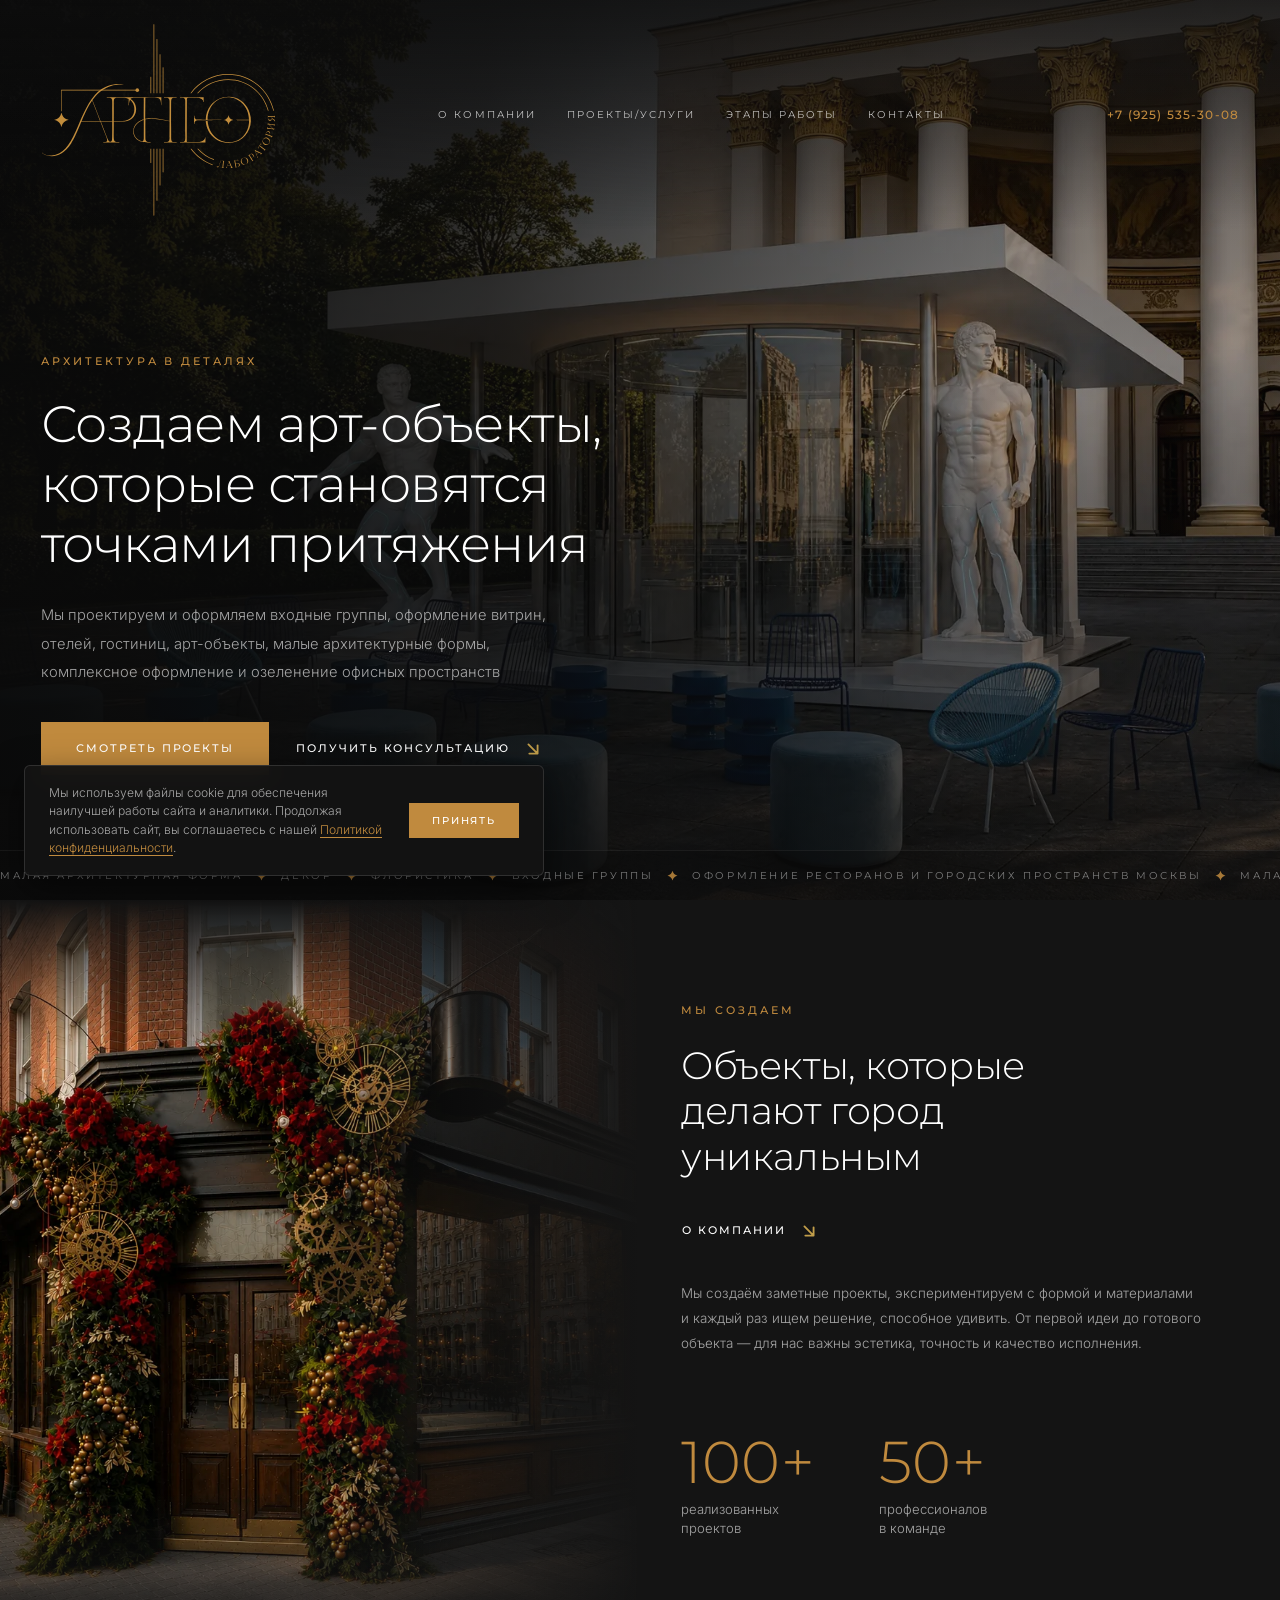
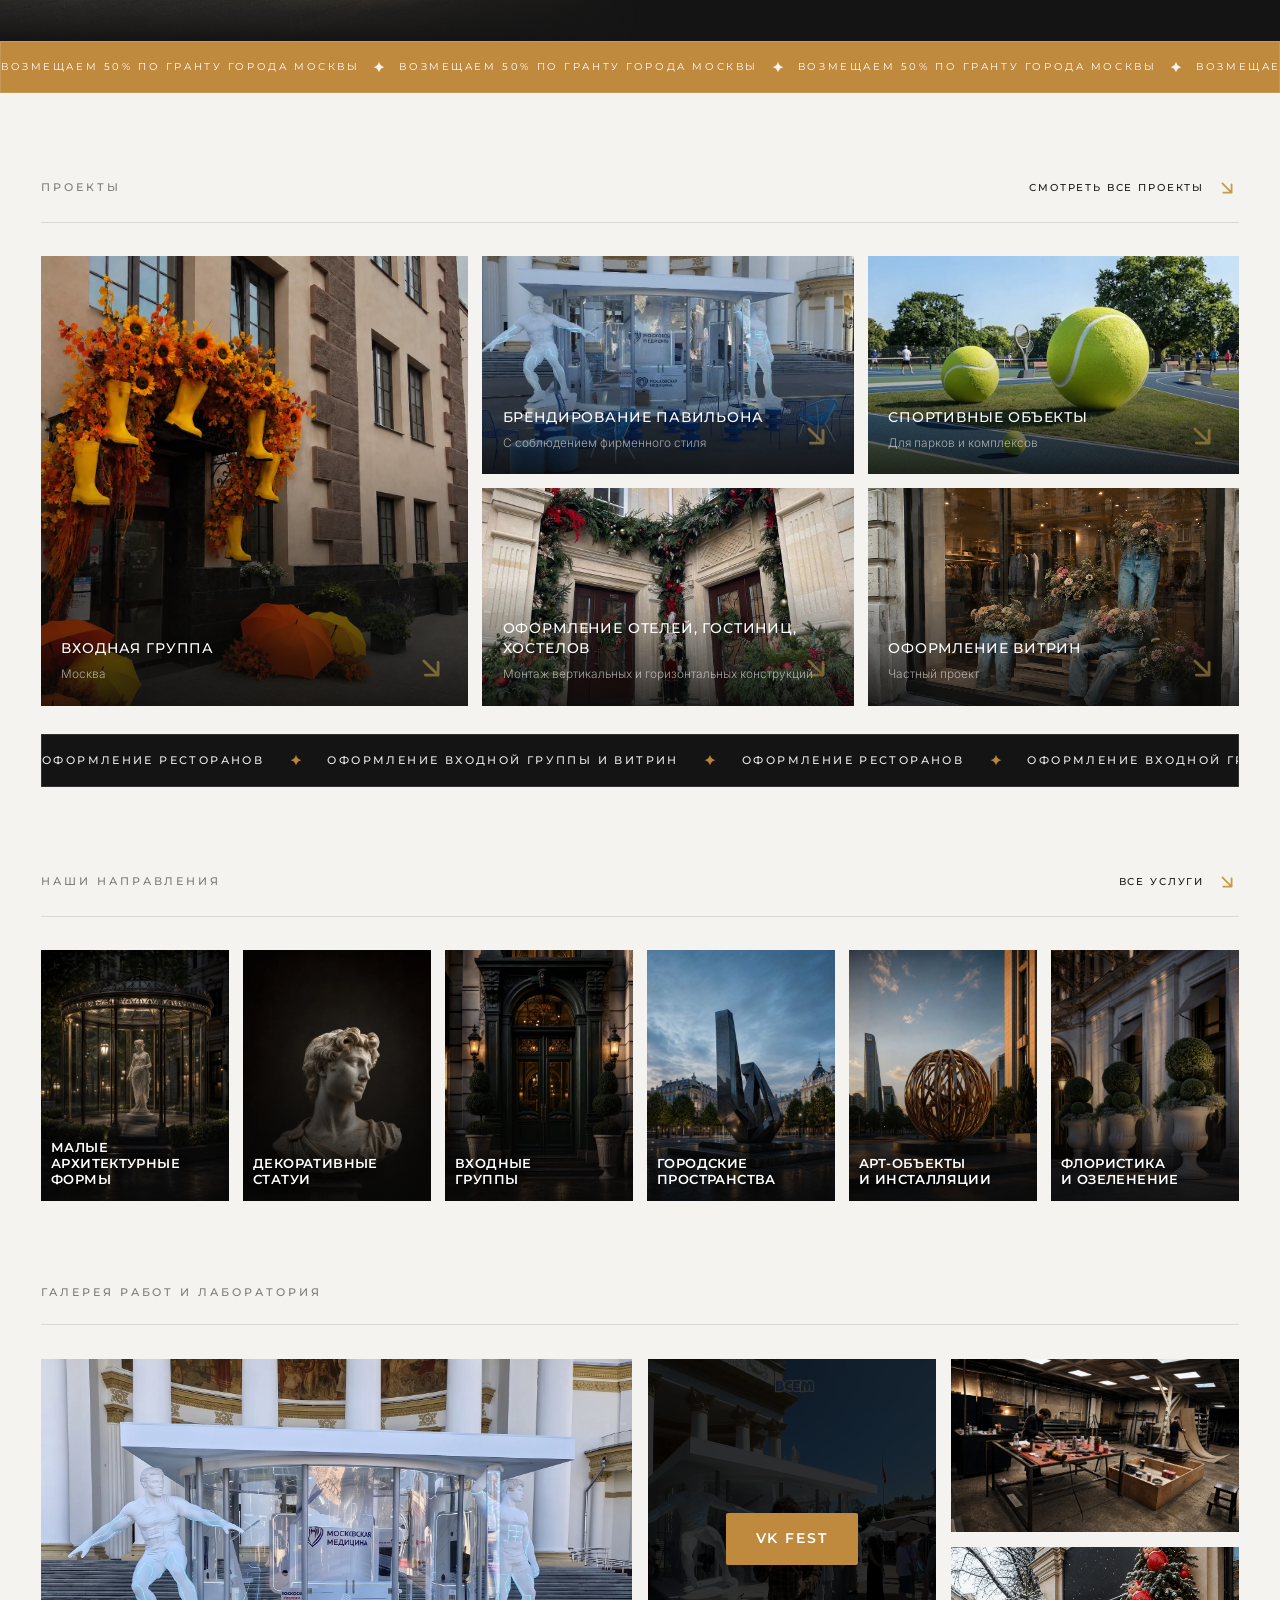
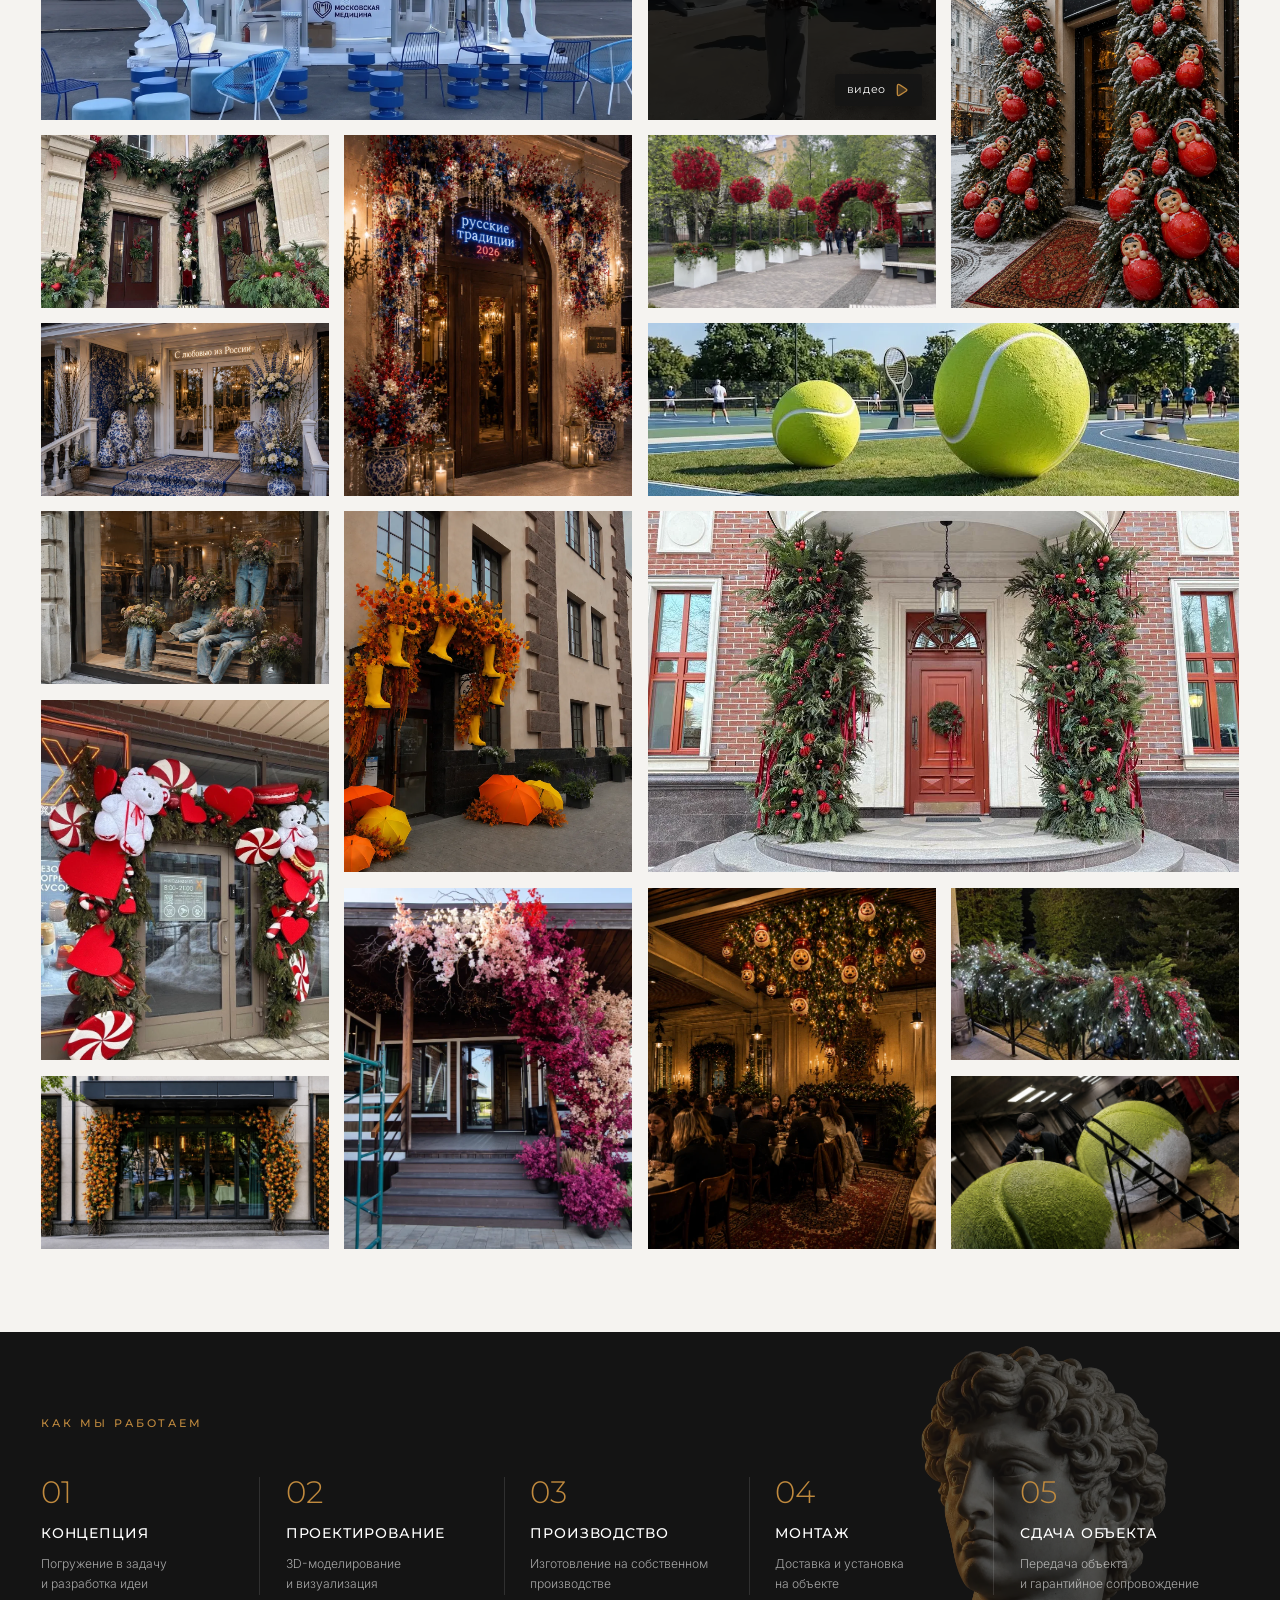
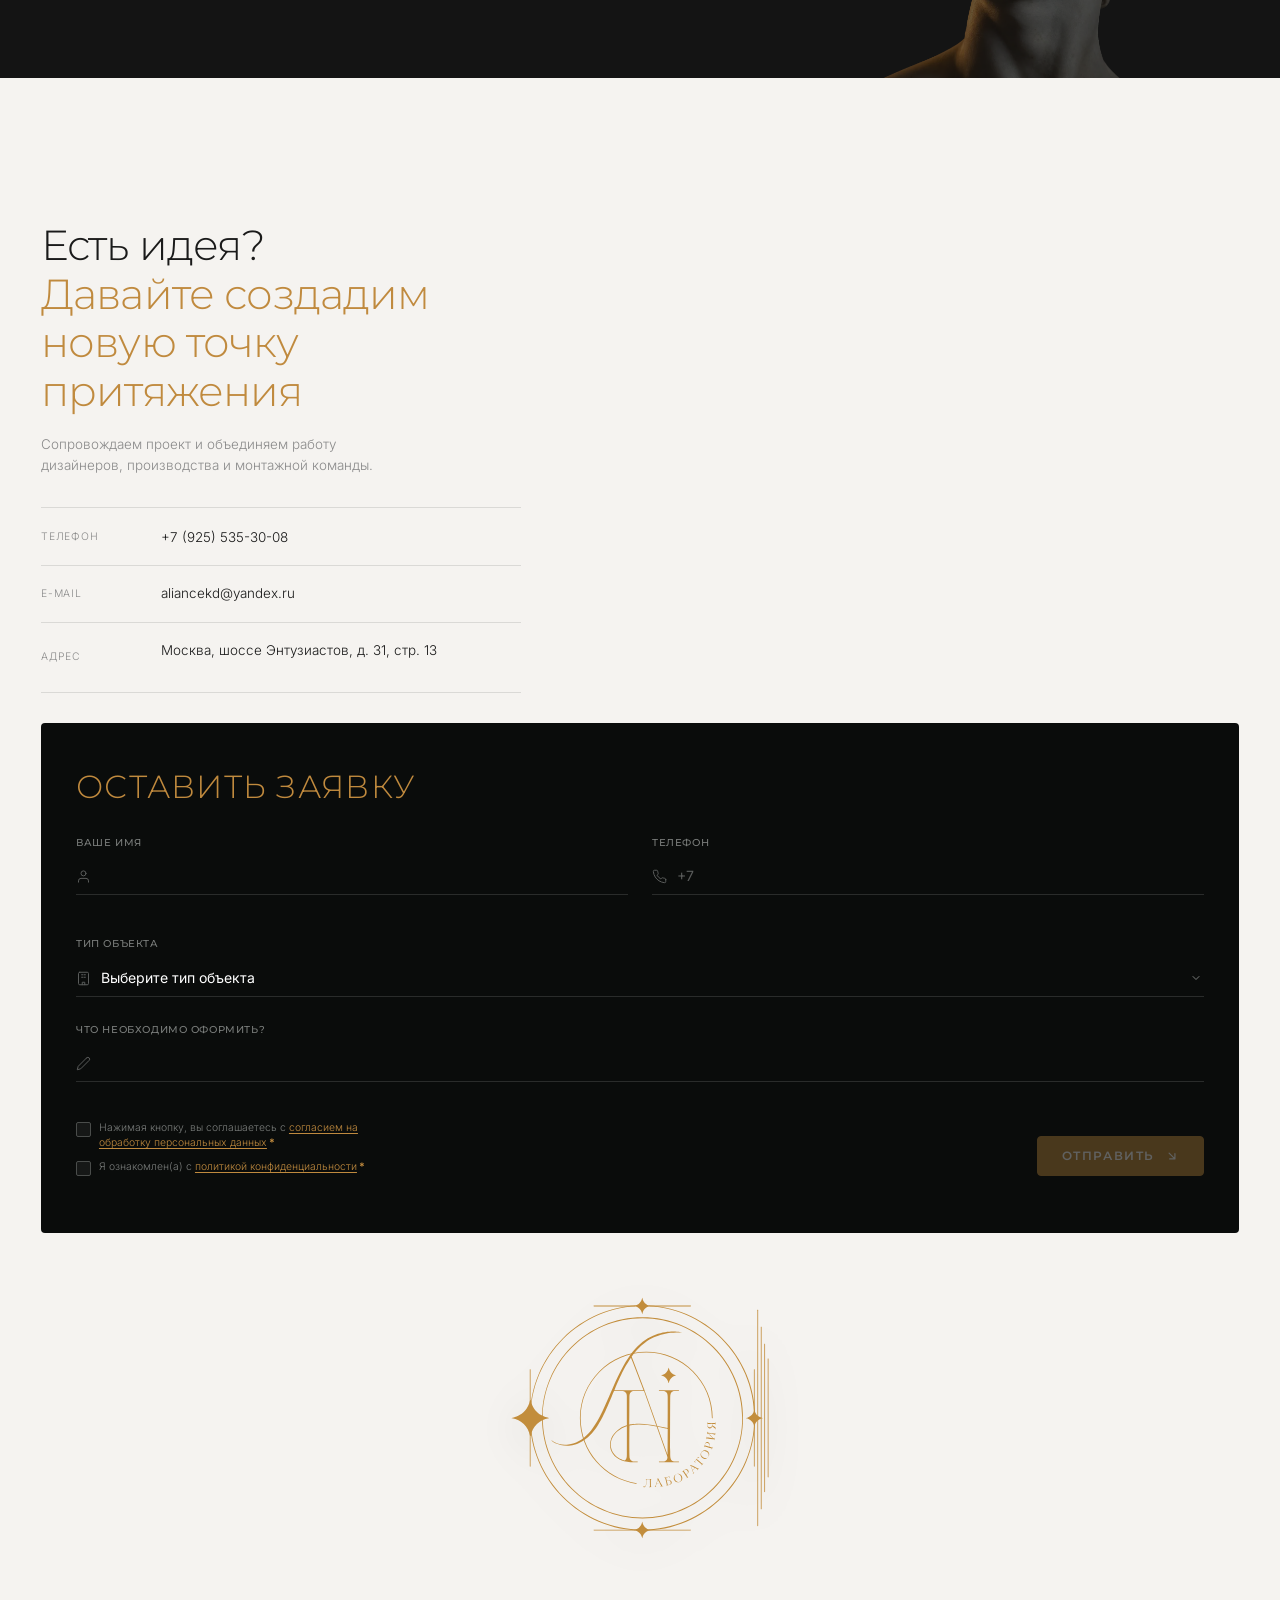
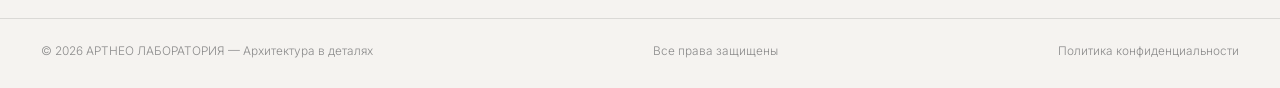
==== index.html @ 1648b456 "Update gallery: replace portal with winter terrace lights and optimize mobile grid" ====
<!DOCTYPE html>
<html lang="ru">
<head>
<meta charset="UTF-8">
<meta name="viewport" content="width=device-width, initial-scale=1">
<title>АРТНЕО ЛАБОРАТОРИЯ — Малые архитектурные формы, арт-объекты и декор в Москве | artneolab.ru</title>
<meta name="description" content="Проектирование, производство и монтаж малых архитектурных форм (МАФ), арт-объектов, входных групп и event-декора в Москве. Собственное производство под ключ.">
<meta name="keywords" content="артнео лаборатория, малые архитектурные формы, МАФ, арт объекты москва, входные группы, event декор, изготовление скульптур, благоустройство, artneolab">
<link rel="canonical" href="https://artneolab.ru/">

<!-- OpenGraph / Social Media -->
<meta property="og:type" content="website">
<meta property="og:site_name" content="АРТНЕО ЛАБОРАТОРИЯ">
<meta property="og:title" content="АРТНЕО ЛАБОРАТОРИЯ — Малые архитектурные формы и арт-объекты в Москве">
<meta property="og:description" content="Проектируем и реализуем малые архитектурные формы, арт-объекты, входные группы и декор. Собственное производство под ключ.">
<meta property="og:url" content="https://artneolab.ru/">
<meta property="og:image" content="https://artneolab.ru/assets/img/og-cover.webp">

<!-- Twitter -->
<meta name="twitter:card" content="summary_large_image">
<meta name="twitter:title" content="АРТНЕО ЛАБОРАТОРИЯ — Малые архитектурные формы и арт-объекты">
<meta name="twitter:description" content="Проектирование и производство малых архитектурных форм, арт-объектов и входных групп в Москве.">

<link rel="icon" href="favicon.ico" sizes="any">
<link rel="icon" href="assets/icons/favicon.svg" type="image/svg+xml">
<link rel="icon" href="assets/icons/favicon-32x32.png" type="image/png" sizes="32x32">
<link rel="apple-touch-icon" href="assets/icons/apple-touch-icon.png">
<link rel="preconnect" href="https://fonts.googleapis.com">
<link rel="preconnect" href="https://fonts.gstatic.com" crossorigin>
<link href="https://fonts.googleapis.com/css2?family=Montserrat:wght@300;400;500;600&family=Inter:wght@300;400;500&display=swap" rel="stylesheet">
<link rel="stylesheet" href="css/styles.css">

<!-- Structured Data (JSON-LD) -->
<script type="application/ld+json">
{
  "@context": "https://schema.org",
  "@type": "LocalBusiness",
  "name": "АРТНЕО ЛАБОРАТОРИЯ",
  "alternateName": "Архитектура в деталях",
  "image": "https://artneolab.ru/assets/icons/logo-mark.svg",
  "url": "https://artneolab.ru/",
  "telephone": "+79255353008",
  "email": "aliancekd@yandex.ru",
  "address": {
    "@type": "PostalAddress",
    "streetAddress": "шоссе Энтузиастов, д. 31, стр. 13",
    "addressLocality": "Москва",
    "addressCountry": "RU"
  },
  "geo": {
    "@type": "GeoCoordinates",
    "latitude": "55.7580",
    "longitude": "37.7520"
  },
  "openingHoursSpecification": {
    "@type": "OpeningHoursSpecification",
    "dayOfWeek": ["Monday", "Tuesday", "Wednesday", "Thursday", "Friday"],
    "opens": "09:00",
    "closes": "19:00"
  },
  "priceRange": "$$",
  "description": "Проектирование, производство и монтаж малых архитектурных форм, арт-объектов, входных групп и декора в Москве."
}
</script>
</head>
<body>

<!-- ================= ШАПКА ================= -->
<header class="header" id="header">
  <div class="wrap header__inner">
    <a href="#hero" class="logo" aria-label="Архитектура в деталях">
      <img src="assets/icons/logo-mark.svg" alt="Архитектура в деталях">
    </a>

    <nav class="nav" id="nav">
      <a href="#about"      class="nav__link">О компании</a>
      <a href="#projects"   class="nav__link">Проекты/услуги</a>
      <a href="#process"    class="nav__link">Этапы работы</a>
      <a href="#contacts"   class="nav__link">Контакты</a>
      <a href="tel:+79255353008" class="nav__phone nav__phone--mob">+7 (925) 535-30-08</a>
    </nav>

    <div class="header__right">
      <a href="tel:+79255353008" class="header__phone">+7 (925) 535-30-08</a>
      <button class="burger" aria-label="Меню" aria-expanded="false"><span></span><span></span><span></span></button>
    </div>
  </div>
</header>
<div class="overlay" id="overlay"></div>

<main>

<!-- ================= 1. HERO ================= -->
<section class="hero" id="hero">
  <div class="hero__media"><img src="assets/img/hero.webp" alt="Арт-объект с классическими скульптурами" fetchpriority="high"></div>

  <div class="wrap hero__inner">
    <p class="eyebrow reveal">Архитектура в деталях</p>
    <h1 class="reveal">Создаем арт-объекты,<br>которые становятся<br>точками притяжения</h1>
    <p class="hero__lead reveal">
      Мы проектируем и оформляем входные группы, оформление витрин, отелей, гостиниц, арт-объекты, малые архитектурные формы, комплексное оформление и озеленение офисных пространств
    </p>
    <div class="hero__actions reveal">
      <a href="#projects" class="btn btn--gold">Смотреть проекты</a>
      <a href="#contacts" class="btn btn--link">Получить консультацию <img src="assets/icons/ui-arrow.svg" alt=""></a>
    </div>
  </div>

  <div class="marquee">
    <div class="marquee__track">
      <div class="marquee__group">
        <span>Малая архитектурная форма</span><svg class="marquee__star" viewBox="0 0 100 100"><path d="M50,6.21l5.27,14.24c3.81,10.29,15.34,21.82,25.63,25.63l14.24,5.27-14.24,5.27c-10.29,3.81-21.82,15.34-25.63,25.63l-5.27,14.24-5.27-14.24c-3.81-10.29-15.34-21.82-25.63-25.63l-14.24-5.27,14.24-5.27c10.29-3.81,21.82-15.34,25.63-25.63l5.27-14.24Z"/></svg>
        <span>Декор</span><svg class="marquee__star" viewBox="0 0 100 100"><path d="M50,6.21l5.27,14.24c3.81,10.29,15.34,21.82,25.63,25.63l14.24,5.27-14.24,5.27c-10.29,3.81-21.82,15.34-25.63,25.63l-5.27,14.24-5.27-14.24c-3.81-10.29-15.34-21.82-25.63-25.63l-14.24-5.27,14.24-5.27c10.29-3.81,21.82-15.34,25.63-25.63l5.27-14.24Z"/></svg>
        <span>Флористика</span><svg class="marquee__star" viewBox="0 0 100 100"><path d="M50,6.21l5.27,14.24c3.81,10.29,15.34,21.82,25.63,25.63l14.24,5.27-14.24,5.27c-10.29,3.81-21.82,15.34-25.63,25.63l-5.27,14.24-5.27-14.24c-3.81-10.29-15.34-21.82-25.63-25.63l-14.24-5.27,14.24-5.27c10.29-3.81,21.82-15.34,25.63-25.63l5.27-14.24Z"/></svg>
        <span>Входные группы</span><svg class="marquee__star" viewBox="0 0 100 100"><path d="M50,6.21l5.27,14.24c3.81,10.29,15.34,21.82,25.63,25.63l14.24,5.27-14.24,5.27c-10.29,3.81-21.82,15.34-25.63,25.63l-5.27,14.24-5.27-14.24c-3.81-10.29-15.34-21.82-25.63-25.63l-14.24-5.27,14.24-5.27c10.29-3.81,21.82-15.34,25.63-25.63l5.27-14.24Z"/></svg>
        <span>Оформление ресторанов и городских пространств Москвы</span><svg class="marquee__star" viewBox="0 0 100 100"><path d="M50,6.21l5.27,14.24c3.81,10.29,15.34,21.82,25.63,25.63l14.24,5.27-14.24,5.27c-10.29,3.81-21.82,15.34-25.63,25.63l-5.27,14.24-5.27-14.24c-3.81-10.29-15.34-21.82-25.63-25.63l-14.24-5.27,14.24-5.27c10.29-3.81,21.82-15.34,25.63-25.63l5.27-14.24Z"/></svg>

        <span>Малая архитектурная форма</span><svg class="marquee__star" viewBox="0 0 100 100"><path d="M50,6.21l5.27,14.24c3.81,10.29,15.34,21.82,25.63,25.63l14.24,5.27-14.24,5.27c-10.29,3.81-21.82,15.34-25.63,25.63l-5.27,14.24-5.27-14.24c-3.81-10.29-15.34-21.82-25.63-25.63l-14.24-5.27,14.24-5.27c10.29-3.81,21.82-15.34,25.63-25.63l5.27-14.24Z"/></svg>
        <span>Декор</span><svg class="marquee__star" viewBox="0 0 100 100"><path d="M50,6.21l5.27,14.24c3.81,10.29,15.34,21.82,25.63,25.63l14.24,5.27-14.24,5.27c-10.29,3.81-21.82,15.34-25.63,25.63l-5.27,14.24-5.27-14.24c-3.81-10.29-15.34-21.82-25.63-25.63l-14.24-5.27,14.24-5.27c10.29-3.81,21.82-15.34,25.63-25.63l5.27-14.24Z"/></svg>
        <span>Флористика</span><svg class="marquee__star" viewBox="0 0 100 100"><path d="M50,6.21l5.27,14.24c3.81,10.29,15.34,21.82,25.63,25.63l14.24,5.27-14.24,5.27c-10.29,3.81-21.82,15.34-25.63,25.63l-5.27,14.24-5.27-14.24c-3.81-10.29-15.34-21.82-25.63-25.63l-14.24-5.27,14.24-5.27c10.29-3.81,21.82-15.34,25.63-25.63l5.27-14.24Z"/></svg>
        <span>Входные группы</span><svg class="marquee__star" viewBox="0 0 100 100"><path d="M50,6.21l5.27,14.24c3.81,10.29,15.34,21.82,25.63,25.63l14.24,5.27-14.24,5.27c-10.29,3.81-21.82,15.34-25.63,25.63l-5.27,14.24-5.27-14.24c-3.81-10.29-15.34-21.82-25.63-25.63l-14.24-5.27,14.24-5.27c10.29-3.81,21.82-15.34,25.63-25.63l5.27-14.24Z"/></svg>
        <span>Оформление ресторанов и городских пространств Москвы</span><svg class="marquee__star" viewBox="0 0 100 100"><path d="M50,6.21l5.27,14.24c3.81,10.29,15.34,21.82,25.63,25.63l14.24,5.27-14.24,5.27c-10.29,3.81-21.82,15.34-25.63,25.63l-5.27,14.24-5.27-14.24c-3.81-10.29-15.34-21.82-25.63-25.63l-14.24-5.27,14.24-5.27c10.29-3.81,21.82-15.34,25.63-25.63l5.27-14.24Z"/></svg>

        <span>Малая архитектурная форма</span><svg class="marquee__star" viewBox="0 0 100 100"><path d="M50,6.21l5.27,14.24c3.81,10.29,15.34,21.82,25.63,25.63l14.24,5.27-14.24,5.27c-10.29,3.81-21.82,15.34-25.63,25.63l-5.27,14.24-5.27-14.24c-3.81-10.29-15.34-21.82-25.63-25.63l-14.24-5.27,14.24-5.27c10.29-3.81,21.82-15.34,25.63-25.63l5.27-14.24Z"/></svg>
        <span>Декор</span><svg class="marquee__star" viewBox="0 0 100 100"><path d="M50,6.21l5.27,14.24c3.81,10.29,15.34,21.82,25.63,25.63l14.24,5.27-14.24,5.27c-10.29,3.81-21.82,15.34-25.63,25.63l-5.27,14.24-5.27-14.24c-3.81-10.29-15.34-21.82-25.63-25.63l-14.24-5.27,14.24-5.27c10.29-3.81,21.82-15.34,25.63-25.63l5.27-14.24Z"/></svg>
        <span>Флористика</span><svg class="marquee__star" viewBox="0 0 100 100"><path d="M50,6.21l5.27,14.24c3.81,10.29,15.34,21.82,25.63,25.63l14.24,5.27-14.24,5.27c-10.29,3.81-21.82,15.34-25.63,25.63l-5.27,14.24-5.27-14.24c-3.81-10.29-15.34-21.82-25.63-25.63l-14.24-5.27,14.24-5.27c10.29-3.81,21.82-15.34,25.63-25.63l5.27-14.24Z"/></svg>
        <span>Входные группы</span><svg class="marquee__star" viewBox="0 0 100 100"><path d="M50,6.21l5.27,14.24c3.81,10.29,15.34,21.82,25.63,25.63l14.24,5.27-14.24,5.27c-10.29,3.81-21.82,15.34-25.63,25.63l-5.27,14.24-5.27-14.24c-3.81-10.29-15.34-21.82-25.63-25.63l-14.24-5.27,14.24-5.27c10.29-3.81,21.82-15.34,25.63-25.63l5.27-14.24Z"/></svg>
        <span>Оформление ресторанов и городских пространств Москвы</span><svg class="marquee__star" viewBox="0 0 100 100"><path d="M50,6.21l5.27,14.24c3.81,10.29,15.34,21.82,25.63,25.63l14.24,5.27-14.24,5.27c-10.29,3.81-21.82,15.34-25.63,25.63l-5.27,14.24-5.27-14.24c-3.81-10.29-15.34-21.82-25.63-25.63l-14.24-5.27,14.24-5.27c10.29-3.81,21.82-15.34,25.63-25.63l5.27-14.24Z"/></svg>

        <span>Малая архитектурная форма</span><svg class="marquee__star" viewBox="0 0 100 100"><path d="M50,6.21l5.27,14.24c3.81,10.29,15.34,21.82,25.63,25.63l14.24,5.27-14.24,5.27c-10.29,3.81-21.82,15.34-25.63,25.63l-5.27,14.24-5.27-14.24c-3.81-10.29-15.34-21.82-25.63-25.63l-14.24-5.27,14.24-5.27c10.29-3.81,21.82-15.34,25.63-25.63l5.27-14.24Z"/></svg>
        <span>Декор</span><svg class="marquee__star" viewBox="0 0 100 100"><path d="M50,6.21l5.27,14.24c3.81,10.29,15.34,21.82,25.63,25.63l14.24,5.27-14.24,5.27c-10.29,3.81-21.82,15.34-25.63,25.63l-5.27,14.24-5.27-14.24c-3.81-10.29-15.34-21.82-25.63-25.63l-14.24-5.27,14.24-5.27c10.29-3.81,21.82-15.34,25.63-25.63l5.27-14.24Z"/></svg>
        <span>Флористика</span><svg class="marquee__star" viewBox="0 0 100 100"><path d="M50,6.21l5.27,14.24c3.81,10.29,15.34,21.82,25.63,25.63l14.24,5.27-14.24,5.27c-10.29,3.81-21.82,15.34-25.63,25.63l-5.27,14.24-5.27-14.24c-3.81-10.29-15.34-21.82-25.63-25.63l-14.24-5.27,14.24-5.27c10.29-3.81,21.82-15.34,25.63-25.63l5.27-14.24Z"/></svg>
        <span>Входные группы</span><svg class="marquee__star" viewBox="0 0 100 100"><path d="M50,6.21l5.27,14.24c3.81,10.29,15.34,21.82,25.63,25.63l14.24,5.27-14.24,5.27c-10.29,3.81-21.82,15.34-25.63,25.63l-5.27,14.24-5.27-14.24c-3.81-10.29-15.34-21.82-25.63-25.63l-14.24-5.27,14.24-5.27c10.29-3.81,21.82-15.34,25.63-25.63l5.27-14.24Z"/></svg>
        <span>Оформление ресторанов и городских пространств Москвы</span><svg class="marquee__star" viewBox="0 0 100 100"><path d="M50,6.21l5.27,14.24c3.81,10.29,15.34,21.82,25.63,25.63l14.24,5.27-14.24,5.27c-10.29,3.81-21.82,15.34-25.63,25.63l-5.27,14.24-5.27-14.24c-3.81-10.29-15.34-21.82-25.63-25.63l-14.24-5.27,14.24-5.27c10.29-3.81,21.82-15.34,25.63-25.63l5.27-14.24Z"/></svg>
      </div>
      <div class="marquee__group" aria-hidden="true">
        <span>Малая архитектурная форма</span><svg class="marquee__star" viewBox="0 0 100 100"><path d="M50,6.21l5.27,14.24c3.81,10.29,15.34,21.82,25.63,25.63l14.24,5.27-14.24,5.27c-10.29,3.81-21.82,15.34-25.63,25.63l-5.27,14.24-5.27-14.24c-3.81-10.29-15.34-21.82-25.63-25.63l-14.24-5.27,14.24-5.27c10.29-3.81,21.82-15.34,25.63-25.63l5.27-14.24Z"/></svg>
        <span>Декор</span><svg class="marquee__star" viewBox="0 0 100 100"><path d="M50,6.21l5.27,14.24c3.81,10.29,15.34,21.82,25.63,25.63l14.24,5.27-14.24,5.27c-10.29,3.81-21.82,15.34-25.63,25.63l-5.27,14.24-5.27-14.24c-3.81-10.29-15.34-21.82-25.63-25.63l-14.24-5.27,14.24-5.27c10.29-3.81,21.82-15.34,25.63-25.63l5.27-14.24Z"/></svg>
        <span>Флористика</span><svg class="marquee__star" viewBox="0 0 100 100"><path d="M50,6.21l5.27,14.24c3.81,10.29,15.34,21.82,25.63,25.63l14.24,5.27-14.24,5.27c-10.29,3.81-21.82,15.34-25.63,25.63l-5.27,14.24-5.27-14.24c-3.81-10.29-15.34-21.82-25.63-25.63l-14.24-5.27,14.24-5.27c10.29-3.81,21.82-15.34,25.63-25.63l5.27-14.24Z"/></svg>
        <span>Входные группы</span><svg class="marquee__star" viewBox="0 0 100 100"><path d="M50,6.21l5.27,14.24c3.81,10.29,15.34,21.82,25.63,25.63l14.24,5.27-14.24,5.27c-10.29,3.81-21.82,15.34-25.63,25.63l-5.27,14.24-5.27-14.24c-3.81-10.29-15.34-21.82-25.63-25.63l-14.24-5.27,14.24-5.27c10.29-3.81,21.82-15.34,25.63-25.63l5.27-14.24Z"/></svg>
        <span>Оформление ресторанов и городских пространств Москвы</span><svg class="marquee__star" viewBox="0 0 100 100"><path d="M50,6.21l5.27,14.24c3.81,10.29,15.34,21.82,25.63,25.63l14.24,5.27-14.24,5.27c-10.29,3.81-21.82,15.34-25.63,25.63l-5.27,14.24-5.27-14.24c-3.81-10.29-15.34-21.82-25.63-25.63l-14.24-5.27,14.24-5.27c10.29-3.81,21.82-15.34,25.63-25.63l5.27-14.24Z"/></svg>

        <span>Малая архитектурная форма</span><svg class="marquee__star" viewBox="0 0 100 100"><path d="M50,6.21l5.27,14.24c3.81,10.29,15.34,21.82,25.63,25.63l14.24,5.27-14.24,5.27c-10.29,3.81-21.82,15.34-25.63,25.63l-5.27,14.24-5.27-14.24c-3.81-10.29-15.34-21.82-25.63-25.63l-14.24-5.27,14.24-5.27c10.29-3.81,21.82-15.34,25.63-25.63l5.27-14.24Z"/></svg>
        <span>Декор</span><svg class="marquee__star" viewBox="0 0 100 100"><path d="M50,6.21l5.27,14.24c3.81,10.29,15.34,21.82,25.63,25.63l14.24,5.27-14.24,5.27c-10.29,3.81-21.82,15.34-25.63,25.63l-5.27,14.24-5.27-14.24c-3.81-10.29-15.34-21.82-25.63-25.63l-14.24-5.27,14.24-5.27c10.29-3.81,21.82-15.34,25.63-25.63l5.27-14.24Z"/></svg>
        <span>Флористика</span><svg class="marquee__star" viewBox="0 0 100 100"><path d="M50,6.21l5.27,14.24c3.81,10.29,15.34,21.82,25.63,25.63l14.24,5.27-14.24,5.27c-10.29,3.81-21.82,15.34-25.63,25.63l-5.27,14.24-5.27-14.24c-3.81-10.29-15.34-21.82-25.63-25.63l-14.24-5.27,14.24-5.27c10.29-3.81,21.82-15.34,25.63-25.63l5.27-14.24Z"/></svg>
        <span>Входные группы</span><svg class="marquee__star" viewBox="0 0 100 100"><path d="M50,6.21l5.27,14.24c3.81,10.29,15.34,21.82,25.63,25.63l14.24,5.27-14.24,5.27c-10.29,3.81-21.82,15.34-25.63,25.63l-5.27,14.24-5.27-14.24c-3.81-10.29-15.34-21.82-25.63-25.63l-14.24-5.27,14.24-5.27c10.29-3.81,21.82-15.34,25.63-25.63l5.27-14.24Z"/></svg>
        <span>Оформление ресторанов и городских пространств Москвы</span><svg class="marquee__star" viewBox="0 0 100 100"><path d="M50,6.21l5.27,14.24c3.81,10.29,15.34,21.82,25.63,25.63l14.24,5.27-14.24,5.27c-10.29,3.81-21.82,15.34-25.63,25.63l-5.27,14.24-5.27-14.24c-3.81-10.29-15.34-21.82-25.63-25.63l-14.24-5.27,14.24-5.27c10.29-3.81,21.82-15.34,25.63-25.63l5.27-14.24Z"/></svg>

        <span>Малая архитектурная форма</span><svg class="marquee__star" viewBox="0 0 100 100"><path d="M50,6.21l5.27,14.24c3.81,10.29,15.34,21.82,25.63,25.63l14.24,5.27-14.24,5.27c-10.29,3.81-21.82,15.34-25.63,25.63l-5.27,14.24-5.27-14.24c-3.81-10.29-15.34-21.82-25.63-25.63l-14.24-5.27,14.24-5.27c10.29-3.81,21.82-15.34,25.63-25.63l5.27-14.24Z"/></svg>
        <span>Декор</span><svg class="marquee__star" viewBox="0 0 100 100"><path d="M50,6.21l5.27,14.24c3.81,10.29,15.34,21.82,25.63,25.63l14.24,5.27-14.24,5.27c-10.29,3.81-21.82,15.34-25.63,25.63l-5.27,14.24-5.27-14.24c-3.81-10.29-15.34-21.82-25.63-25.63l-14.24-5.27,14.24-5.27c10.29-3.81,21.82-15.34,25.63-25.63l5.27-14.24Z"/></svg>
        <span>Флористика</span><svg class="marquee__star" viewBox="0 0 100 100"><path d="M50,6.21l5.27,14.24c3.81,10.29,15.34,21.82,25.63,25.63l14.24,5.27-14.24,5.27c-10.29,3.81-21.82,15.34-25.63,25.63l-5.27,14.24-5.27-14.24c-3.81-10.29-15.34-21.82-25.63-25.63l-14.24-5.27,14.24-5.27c10.29-3.81,21.82-15.34,25.63-25.63l5.27-14.24Z"/></svg>
        <span>Входные группы</span><svg class="marquee__star" viewBox="0 0 100 100"><path d="M50,6.21l5.27,14.24c3.81,10.29,15.34,21.82,25.63,25.63l14.24,5.27-14.24,5.27c-10.29,3.81-21.82,15.34-25.63,25.63l-5.27,14.24-5.27-14.24c-3.81-10.29-15.34-21.82-25.63-25.63l-14.24-5.27,14.24-5.27c10.29-3.81,21.82-15.34,25.63-25.63l5.27-14.24Z"/></svg>
        <span>Оформление ресторанов и городских пространств Москвы</span><svg class="marquee__star" viewBox="0 0 100 100"><path d="M50,6.21l5.27,14.24c3.81,10.29,15.34,21.82,25.63,25.63l14.24,5.27-14.24,5.27c-10.29,3.81-21.82,15.34-25.63,25.63l-5.27,14.24-5.27-14.24c-3.81-10.29-15.34-21.82-25.63-25.63l-14.24-5.27,14.24-5.27c10.29-3.81,21.82-15.34,25.63-25.63l5.27-14.24Z"/></svg>
      </div>
    </div>
  </div>
</section>

<!-- ================= 2. О КОМПАНИИ + ЦИФРЫ ================= -->
<section class="about" id="about">
  <figure class="about__media reveal">
    <img src="assets/img/second_section.webp" alt="Авторский арт-объект" loading="lazy">
  </figure>

  <div class="about__left">
    <div class="about__box">
      <p class="eyebrow reveal">Мы создаем</p>
      <h2 class="reveal">Объекты, которые<br>делают город<br>уникальным</h2>
      <a href="#services" class="btn btn--link reveal">О компании <img src="assets/icons/ui-arrow.svg" alt=""></a>
      <p class="about__text reveal">Мы создаём заметные проекты, экспериментируем с формой и материалами и каждый раз ищем решение, способное удивить. От первой идеи до готового объекта — для нас важны эстетика, точность и качество исполнения.</p>
    </div>

    <ul class="stats">
      <li class="reveal"><span class="stats__num">100<i>+</i></span><span class="stats__txt">реализованных<br>проектов</span></li>
      <li class="reveal"><span class="stats__num">50<i>+</i></span><span class="stats__txt">профессионалов<br>в команде</span></li>
    </ul>
  </div>
</section>

<!-- ================= ЗОЛОТАЯ БЕГУЩАЯ СТРОКА (ГРАНТ) ================= -->
<div class="ticker ticker--gold reveal" aria-hidden="true">
  <div class="ticker__track">
    <div class="ticker__group">
      <span>Возмещаем 50% по гранту города Москвы</span><svg class="ticker__star" viewBox="0 0 100 100"><path d="M50,6.21l5.27,14.24c3.81,10.29,15.34,21.82,25.63,25.63l14.24,5.27-14.24,5.27c-10.29,3.81-21.82,15.34-25.63,25.63l-5.27,14.24-5.27-14.24c-3.81-10.29-15.34-21.82-25.63-25.63l-14.24-5.27,14.24-5.27c10.29-3.81,21.82-15.34,25.63-25.63l5.27-14.24Z"/></svg>
      <span>Возмещаем 50% по гранту города Москвы</span><svg class="ticker__star" viewBox="0 0 100 100"><path d="M50,6.21l5.27,14.24c3.81,10.29,15.34,21.82,25.63,25.63l14.24,5.27-14.24,5.27c-10.29,3.81-21.82,15.34-25.63,25.63l-5.27,14.24-5.27-14.24c-3.81-10.29-15.34-21.82-25.63-25.63l-14.24-5.27,14.24-5.27c10.29-3.81,21.82-15.34,25.63-25.63l5.27-14.24Z"/></svg>
      <span>Возмещаем 50% по гранту города Москвы</span><svg class="ticker__star" viewBox="0 0 100 100"><path d="M50,6.21l5.27,14.24c3.81,10.29,15.34,21.82,25.63,25.63l14.24,5.27-14.24,5.27c-10.29,3.81-21.82,15.34-25.63,25.63l-5.27,14.24-5.27-14.24c-3.81-10.29-15.34-21.82-25.63-25.63l-14.24-5.27,14.24-5.27c10.29-3.81,21.82-15.34,25.63-25.63l5.27-14.24Z"/></svg>
      <span>Возмещаем 50% по гранту города Москвы</span><svg class="ticker__star" viewBox="0 0 100 100"><path d="M50,6.21l5.27,14.24c3.81,10.29,15.34,21.82,25.63,25.63l14.24,5.27-14.24,5.27c-10.29,3.81-21.82,15.34-25.63,25.63l-5.27,14.24-5.27-14.24c-3.81-10.29-15.34-21.82-25.63-25.63l-14.24-5.27,14.24-5.27c10.29-3.81,21.82-15.34,25.63-25.63l5.27-14.24Z"/></svg>
      <span>Возмещаем 50% по гранту города Москвы</span><svg class="ticker__star" viewBox="0 0 100 100"><path d="M50,6.21l5.27,14.24c3.81,10.29,15.34,21.82,25.63,25.63l14.24,5.27-14.24,5.27c-10.29,3.81-21.82,15.34-25.63,25.63l-5.27,14.24-5.27-14.24c-3.81-10.29-15.34-21.82-25.63-25.63l-14.24-5.27,14.24-5.27c10.29-3.81,21.82-15.34,25.63-25.63l5.27-14.24Z"/></svg>
      <span>Возмещаем 50% по гранту города Москвы</span><svg class="ticker__star" viewBox="0 0 100 100"><path d="M50,6.21l5.27,14.24c3.81,10.29,15.34,21.82,25.63,25.63l14.24,5.27-14.24,5.27c-10.29,3.81-21.82,15.34-25.63,25.63l-5.27,14.24-5.27-14.24c-3.81-10.29-15.34-21.82-25.63-25.63l-14.24-5.27,14.24-5.27c10.29-3.81,21.82-15.34,25.63-25.63l5.27-14.24Z"/></svg>
      <span>Возмещаем 50% по гранту города Москвы</span><svg class="ticker__star" viewBox="0 0 100 100"><path d="M50,6.21l5.27,14.24c3.81,10.29,15.34,21.82,25.63,25.63l14.24,5.27-14.24,5.27c-10.29,3.81-21.82,15.34-25.63,25.63l-5.27,14.24-5.27-14.24c-3.81-10.29-15.34-21.82-25.63-25.63l-14.24-5.27,14.24-5.27c10.29-3.81,21.82-15.34,25.63-25.63l5.27-14.24Z"/></svg>
      <span>Возмещаем 50% по гранту города Москвы</span><svg class="ticker__star" viewBox="0 0 100 100"><path d="M50,6.21l5.27,14.24c3.81,10.29,15.34,21.82,25.63,25.63l14.24,5.27-14.24,5.27c-10.29,3.81-21.82,15.34-25.63,25.63l-5.27,14.24-5.27-14.24c-3.81-10.29-15.34-21.82-25.63-25.63l-14.24-5.27,14.24-5.27c10.29-3.81,21.82-15.34,25.63-25.63l5.27-14.24Z"/></svg>
      <span>Возмещаем 50% по гранту города Москвы</span><svg class="ticker__star" viewBox="0 0 100 100"><path d="M50,6.21l5.27,14.24c3.81,10.29,15.34,21.82,25.63,25.63l14.24,5.27-14.24,5.27c-10.29,3.81-21.82,15.34-25.63,25.63l-5.27,14.24-5.27-14.24c-3.81-10.29-15.34-21.82-25.63-25.63l-14.24-5.27,14.24-5.27c10.29-3.81,21.82-15.34,25.63-25.63l5.27-14.24Z"/></svg>
      <span>Возмещаем 50% по гранту города Москвы</span><svg class="ticker__star" viewBox="0 0 100 100"><path d="M50,6.21l5.27,14.24c3.81,10.29,15.34,21.82,25.63,25.63l14.24,5.27-14.24,5.27c-10.29,3.81-21.82,15.34-25.63,25.63l-5.27,14.24-5.27-14.24c-3.81-10.29-15.34-21.82-25.63-25.63l-14.24-5.27,14.24-5.27c10.29-3.81,21.82-15.34,25.63-25.63l5.27-14.24Z"/></svg>
      <span>Возмещаем 50% по гранту города Москвы</span><svg class="ticker__star" viewBox="0 0 100 100"><path d="M50,6.21l5.27,14.24c3.81,10.29,15.34,21.82,25.63,25.63l14.24,5.27-14.24,5.27c-10.29,3.81-21.82,15.34-25.63,25.63l-5.27,14.24-5.27-14.24c-3.81-10.29-15.34-21.82-25.63-25.63l-14.24-5.27,14.24-5.27c10.29-3.81,21.82-15.34,25.63-25.63l5.27-14.24Z"/></svg>
      <span>Возмещаем 50% по гранту города Москвы</span><svg class="ticker__star" viewBox="0 0 100 100"><path d="M50,6.21l5.27,14.24c3.81,10.29,15.34,21.82,25.63,25.63l14.24,5.27-14.24,5.27c-10.29,3.81-21.82,15.34-25.63,25.63l-5.27,14.24-5.27-14.24c-3.81-10.29-15.34-21.82-25.63-25.63l-14.24-5.27,14.24-5.27c10.29-3.81,21.82-15.34,25.63-25.63l5.27-14.24Z"/></svg>
      <span>Возмещаем 50% по гранту города Москвы</span><svg class="ticker__star" viewBox="0 0 100 100"><path d="M50,6.21l5.27,14.24c3.81,10.29,15.34,21.82,25.63,25.63l14.24,5.27-14.24,5.27c-10.29,3.81-21.82,15.34-25.63,25.63l-5.27,14.24-5.27-14.24c-3.81-10.29-15.34-21.82-25.63-25.63l-14.24-5.27,14.24-5.27c10.29-3.81,21.82-15.34,25.63-25.63l5.27-14.24Z"/></svg>
      <span>Возмещаем 50% по гранту города Москвы</span><svg class="ticker__star" viewBox="0 0 100 100"><path d="M50,6.21l5.27,14.24c3.81,10.29,15.34,21.82,25.63,25.63l14.24,5.27-14.24,5.27c-10.29,3.81-21.82,15.34-25.63,25.63l-5.27,14.24-5.27-14.24c-3.81-10.29-15.34-21.82-25.63-25.63l-14.24-5.27,14.24-5.27c10.29-3.81,21.82-15.34,25.63-25.63l5.27-14.24Z"/></svg>
      <span>Возмещаем 50% по гранту города Москвы</span><svg class="ticker__star" viewBox="0 0 100 100"><path d="M50,6.21l5.27,14.24c3.81,10.29,15.34,21.82,25.63,25.63l14.24,5.27-14.24,5.27c-10.29,3.81-21.82,15.34-25.63,25.63l-5.27,14.24-5.27-14.24c-3.81-10.29-15.34-21.82-25.63-25.63l-14.24-5.27,14.24-5.27c10.29-3.81,21.82-15.34,25.63-25.63l5.27-14.24Z"/></svg>
      <span>Возмещаем 50% по гранту города Москвы</span><svg class="ticker__star" viewBox="0 0 100 100"><path d="M50,6.21l5.27,14.24c3.81,10.29,15.34,21.82,25.63,25.63l14.24,5.27-14.24,5.27c-10.29,3.81-21.82,15.34-25.63,25.63l-5.27,14.24-5.27-14.24c-3.81-10.29-15.34-21.82-25.63-25.63l-14.24-5.27,14.24-5.27c10.29-3.81,21.82-15.34,25.63-25.63l5.27-14.24Z"/></svg>
    </div>
    <div class="ticker__group" aria-hidden="true">
      <span>Возмещаем 50% по гранту города Москвы</span><svg class="ticker__star" viewBox="0 0 100 100"><path d="M50,6.21l5.27,14.24c3.81,10.29,15.34,21.82,25.63,25.63l14.24,5.27-14.24,5.27c-10.29,3.81-21.82,15.34-25.63,25.63l-5.27,14.24-5.27-14.24c-3.81-10.29-15.34-21.82-25.63-25.63l-14.24-5.27,14.24-5.27c10.29-3.81,21.82-15.34,25.63-25.63l5.27-14.24Z"/></svg>
      <span>Возмещаем 50% по гранту города Москвы</span><svg class="ticker__star" viewBox="0 0 100 100"><path d="M50,6.21l5.27,14.24c3.81,10.29,15.34,21.82,25.63,25.63l14.24,5.27-14.24,5.27c-10.29,3.81-21.82,15.34-25.63,25.63l-5.27,14.24-5.27-14.24c-3.81-10.29-15.34-21.82-25.63-25.63l-14.24-5.27,14.24-5.27c10.29-3.81,21.82-15.34,25.63-25.63l5.27-14.24Z"/></svg>
      <span>Возмещаем 50% по гранту города Москвы</span><svg class="ticker__star" viewBox="0 0 100 100"><path d="M50,6.21l5.27,14.24c3.81,10.29,15.34,21.82,25.63,25.63l14.24,5.27-14.24,5.27c-10.29,3.81-21.82,15.34-25.63,25.63l-5.27,14.24-5.27-14.24c-3.81-10.29-15.34-21.82-25.63-25.63l-14.24-5.27,14.24-5.27c10.29-3.81,21.82-15.34,25.63-25.63l5.27-14.24Z"/></svg>
      <span>Возмещаем 50% по гранту города Москвы</span><svg class="ticker__star" viewBox="0 0 100 100"><path d="M50,6.21l5.27,14.24c3.81,10.29,15.34,21.82,25.63,25.63l14.24,5.27-14.24,5.27c-10.29,3.81-21.82,15.34-25.63,25.63l-5.27,14.24-5.27-14.24c-3.81-10.29-15.34-21.82-25.63-25.63l-14.24-5.27,14.24-5.27c10.29-3.81,21.82-15.34,25.63-25.63l5.27-14.24Z"/></svg>
      <span>Возмещаем 50% по гранту города Москвы</span><svg class="ticker__star" viewBox="0 0 100 100"><path d="M50,6.21l5.27,14.24c3.81,10.29,15.34,21.82,25.63,25.63l14.24,5.27-14.24,5.27c-10.29,3.81-21.82,15.34-25.63,25.63l-5.27,14.24-5.27-14.24c-3.81-10.29-15.34-21.82-25.63-25.63l-14.24-5.27,14.24-5.27c10.29-3.81,21.82-15.34,25.63-25.63l5.27-14.24Z"/></svg>
      <span>Возмещаем 50% по гранту города Москвы</span><svg class="ticker__star" viewBox="0 0 100 100"><path d="M50,6.21l5.27,14.24c3.81,10.29,15.34,21.82,25.63,25.63l14.24,5.27-14.24,5.27c-10.29,3.81-21.82,15.34-25.63,25.63l-5.27,14.24-5.27-14.24c-3.81-10.29-15.34-21.82-25.63-25.63l-14.24-5.27,14.24-5.27c10.29-3.81,21.82-15.34,25.63-25.63l5.27-14.24Z"/></svg>
      <span>Возмещаем 50% по гранту города Москвы</span><svg class="ticker__star" viewBox="0 0 100 100"><path d="M50,6.21l5.27,14.24c3.81,10.29,15.34,21.82,25.63,25.63l14.24,5.27-14.24,5.27c-10.29,3.81-21.82,15.34-25.63,25.63l-5.27,14.24-5.27-14.24c-3.81-10.29-15.34-21.82-25.63-25.63l-14.24-5.27,14.24-5.27c10.29-3.81,21.82-15.34,25.63-25.63l5.27-14.24Z"/></svg>
      <span>Возмещаем 50% по гранту города Москвы</span><svg class="ticker__star" viewBox="0 0 100 100"><path d="M50,6.21l5.27,14.24c3.81,10.29,15.34,21.82,25.63,25.63l14.24,5.27-14.24,5.27c-10.29,3.81-21.82,15.34-25.63,25.63l-5.27,14.24-5.27-14.24c-3.81-10.29-15.34-21.82-25.63-25.63l-14.24-5.27,14.24-5.27c10.29-3.81,21.82-15.34,25.63-25.63l5.27-14.24Z"/></svg>
      <span>Возмещаем 50% по гранту города Москвы</span><svg class="ticker__star" viewBox="0 0 100 100"><path d="M50,6.21l5.27,14.24c3.81,10.29,15.34,21.82,25.63,25.63l14.24,5.27-14.24,5.27c-10.29,3.81-21.82,15.34-25.63,25.63l-5.27,14.24-5.27-14.24c-3.81-10.29-15.34-21.82-25.63-25.63l-14.24-5.27,14.24-5.27c10.29-3.81,21.82-15.34,25.63-25.63l5.27-14.24Z"/></svg>
      <span>Возмещаем 50% по гранту города Москвы</span><svg class="ticker__star" viewBox="0 0 100 100"><path d="M50,6.21l5.27,14.24c3.81,10.29,15.34,21.82,25.63,25.63l14.24,5.27-14.24,5.27c-10.29,3.81-21.82,15.34-25.63,25.63l-5.27,14.24-5.27-14.24c-3.81-10.29-15.34-21.82-25.63-25.63l-14.24-5.27,14.24-5.27c10.29-3.81,21.82-15.34,25.63-25.63l5.27-14.24Z"/></svg>
      <span>Возмещаем 50% по гранту города Москвы</span><svg class="ticker__star" viewBox="0 0 100 100"><path d="M50,6.21l5.27,14.24c3.81,10.29,15.34,21.82,25.63,25.63l14.24,5.27-14.24,5.27c-10.29,3.81-21.82,15.34-25.63,25.63l-5.27,14.24-5.27-14.24c-3.81-10.29-15.34-21.82-25.63-25.63l-14.24-5.27,14.24-5.27c10.29-3.81,21.82-15.34,25.63-25.63l5.27-14.24Z"/></svg>
      <span>Возмещаем 50% по гранту города Москвы</span><svg class="ticker__star" viewBox="0 0 100 100"><path d="M50,6.21l5.27,14.24c3.81,10.29,15.34,21.82,25.63,25.63l14.24,5.27-14.24,5.27c-10.29,3.81-21.82,15.34-25.63,25.63l-5.27,14.24-5.27-14.24c-3.81-10.29-15.34-21.82-25.63-25.63l-14.24-5.27,14.24-5.27c10.29-3.81,21.82-15.34,25.63-25.63l5.27-14.24Z"/></svg>
      <span>Возмещаем 50% по гранту города Москвы</span><svg class="ticker__star" viewBox="0 0 100 100"><path d="M50,6.21l5.27,14.24c3.81,10.29,15.34,21.82,25.63,25.63l14.24,5.27-14.24,5.27c-10.29,3.81-21.82,15.34-25.63,25.63l-5.27,14.24-5.27-14.24c-3.81-10.29-15.34-21.82-25.63-25.63l-14.24-5.27,14.24-5.27c10.29-3.81,21.82-15.34,25.63-25.63l5.27-14.24Z"/></svg>
      <span>Возмещаем 50% по гранту города Москвы</span><svg class="ticker__star" viewBox="0 0 100 100"><path d="M50,6.21l5.27,14.24c3.81,10.29,15.34,21.82,25.63,25.63l14.24,5.27-14.24,5.27c-10.29,3.81-21.82,15.34-25.63,25.63l-5.27,14.24-5.27-14.24c-3.81-10.29-15.34-21.82-25.63-25.63l-14.24-5.27,14.24-5.27c10.29-3.81,21.82-15.34,25.63-25.63l5.27-14.24Z"/></svg>
      <span>Возмещаем 50% по гранту города Москвы</span><svg class="ticker__star" viewBox="0 0 100 100"><path d="M50,6.21l5.27,14.24c3.81,10.29,15.34,21.82,25.63,25.63l14.24,5.27-14.24,5.27c-10.29,3.81-21.82,15.34-25.63,25.63l-5.27,14.24-5.27-14.24c-3.81-10.29-15.34-21.82-25.63-25.63l-14.24-5.27,14.24-5.27c10.29-3.81,21.82-15.34,25.63-25.63l5.27-14.24Z"/></svg>
      <span>Возмещаем 50% по гранту города Москвы</span><svg class="ticker__star" viewBox="0 0 100 100"><path d="M50,6.21l5.27,14.24c3.81,10.29,15.34,21.82,25.63,25.63l14.24,5.27-14.24,5.27c-10.29,3.81-21.82,15.34-25.63,25.63l-5.27,14.24-5.27-14.24c-3.81-10.29-15.34-21.82-25.63-25.63l-14.24-5.27,14.24-5.27c10.29-3.81,21.82-15.34,25.63-25.63l5.27-14.24Z"/></svg>
    </div>
  </div>
</div>

<!-- ================= 3. ПРОЕКТЫ ================= -->
<section class="section section--light projects" id="projects">
  <div class="wrap">
    <div class="secbar reveal">
      <p class="eyebrow eyebrow--dark">Проекты</p>
      <a href="#gallery" class="btn btn--link btn--link-dark">Смотреть все проекты <img src="assets/icons/ui-arrow-dark.svg" alt=""></a>
    </div>

    <!-- Мозаика: 1 крупная слева + 4 справа. Добавление карточки — копируете <article> -->
    <div class="mosaic">
      <article class="pcard pcard--tall reveal">
        <a href="#"><img src="assets/img/project-park.webp" alt="Входная группа" loading="lazy">
          <div class="pcard__body"><h3>Входная группа</h3><p>Москва</p></div>
          <span class="pcard__arrow"><img src="assets/icons/ui-arrow.svg" alt=""></span>
        </a>
      </article>

      <article class="pcard reveal">
        <a href="#"><img src="assets/img/project-medicine.webp" alt="Брендирование павильона" loading="lazy">
          <div class="pcard__body"><h3>Брендирование павильона</h3><p>С соблюдением фирменного стиля</p></div>
          <span class="pcard__arrow"><img src="assets/icons/ui-arrow.svg" alt=""></span>
        </a>
      </article>

      <article class="pcard reveal">
        <a href="#"><img src="assets/img/project-sport.webp" alt="Спортивные объекты" loading="lazy">
          <div class="pcard__body"><h3>Спортивные объекты</h3><p>Для парков и комплексов</p></div>
          <span class="pcard__arrow"><img src="assets/icons/ui-arrow.svg" alt=""></span>
        </a>
      </article>

      <article class="pcard reveal">
        <a href="#"><img src="assets/img/hotel-and-hostels.webp" alt="Оформление отелей, гостиниц, хостелов" loading="lazy">
          <div class="pcard__body"><h3>Оформление отелей, гостиниц, хостелов</h3><p>Монтаж вертикальных и горизонтальных конструкций</p></div>
          <span class="pcard__arrow"><img src="assets/icons/ui-arrow.svg" alt=""></span>
        </a>
      </article>

      <article class="pcard reveal">
        <a href="#"><img src="assets/img/project-entrance.webp" alt="Оформление витрин" loading="lazy">
          <div class="pcard__body"><h3>Оформление витрин</h3><p>Частный проект</p></div>
          <span class="pcard__arrow"><img src="assets/icons/ui-arrow.svg" alt=""></span>
        </a>
      </article>
    </div>

    <!-- ================= БЕГУЩАЯ СТРОКА ================= -->
    <div class="ticker reveal" aria-hidden="true">
      <div class="ticker__track">
        <div class="ticker__group">
          <span>Оформление ресторанов</span><svg class="ticker__star ticker__star--gold" viewBox="0 0 100 100"><path d="M50,6.21l5.27,14.24c3.81,10.29,15.34,21.82,25.63,25.63l14.24,5.27-14.24,5.27c-10.29,3.81-21.82,15.34-25.63,25.63l-5.27,14.24-5.27-14.24c-3.81-10.29-15.34-21.82-25.63-25.63l-14.24-5.27,14.24-5.27c10.29-3.81,21.82-15.34,25.63-25.63l5.27-14.24Z"/></svg>
          <span>Оформление входной группы и витрин</span><svg class="ticker__star ticker__star--gold" viewBox="0 0 100 100"><path d="M50,6.21l5.27,14.24c3.81,10.29,15.34,21.82,25.63,25.63l14.24,5.27-14.24,5.27c-10.29,3.81-21.82,15.34-25.63,25.63l-5.27,14.24-5.27-14.24c-3.81-10.29-15.34-21.82-25.63-25.63l-14.24-5.27,14.24-5.27c10.29-3.81,21.82-15.34,25.63-25.63l5.27-14.24Z"/></svg>
          <span>Оформление ресторанов</span><svg class="ticker__star ticker__star--gold" viewBox="0 0 100 100"><path d="M50,6.21l5.27,14.24c3.81,10.29,15.34,21.82,25.63,25.63l14.24,5.27-14.24,5.27c-10.29,3.81-21.82,15.34-25.63,25.63l-5.27,14.24-5.27-14.24c-3.81-10.29-15.34-21.82-25.63-25.63l-14.24-5.27,14.24-5.27c10.29-3.81,21.82-15.34,25.63-25.63l5.27-14.24Z"/></svg>
          <span>Оформление входной группы и витрин</span><svg class="ticker__star ticker__star--gold" viewBox="0 0 100 100"><path d="M50,6.21l5.27,14.24c3.81,10.29,15.34,21.82,25.63,25.63l14.24,5.27-14.24,5.27c-10.29,3.81-21.82,15.34-25.63,25.63l-5.27,14.24-5.27-14.24c-3.81-10.29-15.34-21.82-25.63-25.63l-14.24-5.27,14.24-5.27c10.29-3.81,21.82-15.34,25.63-25.63l5.27-14.24Z"/></svg>
          <span>Оформление ресторанов</span><svg class="ticker__star ticker__star--gold" viewBox="0 0 100 100"><path d="M50,6.21l5.27,14.24c3.81,10.29,15.34,21.82,25.63,25.63l14.24,5.27-14.24,5.27c-10.29,3.81-21.82,15.34-25.63,25.63l-5.27,14.24-5.27-14.24c-3.81-10.29-15.34-21.82-25.63-25.63l-14.24-5.27,14.24-5.27c10.29-3.81,21.82-15.34,25.63-25.63l5.27-14.24Z"/></svg>
          <span>Оформление входной группы и витрин</span><svg class="ticker__star ticker__star--gold" viewBox="0 0 100 100"><path d="M50,6.21l5.27,14.24c3.81,10.29,15.34,21.82,25.63,25.63l14.24,5.27-14.24,5.27c-10.29,3.81-21.82,15.34-25.63,25.63l-5.27,14.24-5.27-14.24c-3.81-10.29-15.34-21.82-25.63-25.63l-14.24-5.27,14.24-5.27c10.29-3.81,21.82-15.34,25.63-25.63l5.27-14.24Z"/></svg>
        </div>
        <div class="ticker__group" aria-hidden="true">
          <span>Оформление ресторанов</span><svg class="ticker__star ticker__star--gold" viewBox="0 0 100 100"><path d="M50,6.21l5.27,14.24c3.81,10.29,15.34,21.82,25.63,25.63l14.24,5.27-14.24,5.27c-10.29,3.81-21.82,15.34-25.63,25.63l-5.27,14.24-5.27-14.24c-3.81-10.29-15.34-21.82-25.63-25.63l-14.24-5.27,14.24-5.27c10.29-3.81,21.82-15.34,25.63-25.63l5.27-14.24Z"/></svg>
          <span>Оформление входной группы и витрин</span><svg class="ticker__star ticker__star--gold" viewBox="0 0 100 100"><path d="M50,6.21l5.27,14.24c3.81,10.29,15.34,21.82,25.63,25.63l14.24,5.27-14.24,5.27c-10.29,3.81-21.82,15.34-25.63,25.63l-5.27,14.24-5.27-14.24c-3.81-10.29-15.34-21.82-25.63-25.63l-14.24-5.27,14.24-5.27c10.29-3.81,21.82-15.34,25.63-25.63l5.27-14.24Z"/></svg>
          <span>Оформление ресторанов</span><svg class="ticker__star ticker__star--gold" viewBox="0 0 100 100"><path d="M50,6.21l5.27,14.24c3.81,10.29,15.34,21.82,25.63,25.63l14.24,5.27-14.24,5.27c-10.29,3.81-21.82,15.34-25.63,25.63l-5.27,14.24-5.27-14.24c-3.81-10.29-15.34-21.82-25.63-25.63l-14.24-5.27,14.24-5.27c10.29-3.81,21.82-15.34,25.63-25.63l5.27-14.24Z"/></svg>
          <span>Оформление входной группы и витрин</span><svg class="ticker__star ticker__star--gold" viewBox="0 0 100 100"><path d="M50,6.21l5.27,14.24c3.81,10.29,15.34,21.82,25.63,25.63l14.24,5.27-14.24,5.27c-10.29,3.81-21.82,15.34-25.63,25.63l-5.27,14.24-5.27-14.24c-3.81-10.29-15.34-21.82-25.63-25.63l-14.24-5.27,14.24-5.27c10.29-3.81,21.82-15.34,25.63-25.63l5.27-14.24Z"/></svg>
          <span>Оформление ресторанов</span><svg class="ticker__star ticker__star--gold" viewBox="0 0 100 100"><path d="M50,6.21l5.27,14.24c3.81,10.29,15.34,21.82,25.63,25.63l14.24,5.27-14.24,5.27c-10.29,3.81-21.82,15.34-25.63,25.63l-5.27,14.24-5.27-14.24c-3.81-10.29-15.34-21.82-25.63-25.63l-14.24-5.27,14.24-5.27c10.29-3.81,21.82-15.34,25.63-25.63l5.27-14.24Z"/></svg>
          <span>Оформление входной группы и витрин</span><svg class="ticker__star ticker__star--gold" viewBox="0 0 100 100"><path d="M50,6.21l5.27,14.24c3.81,10.29,15.34,21.82,25.63,25.63l14.24,5.27-14.24,5.27c-10.29,3.81-21.82,15.34-25.63,25.63l-5.27,14.24-5.27-14.24c-3.81-10.29-15.34-21.82-25.63-25.63l-14.24-5.27,14.24-5.27c10.29-3.81,21.82-15.34,25.63-25.63l5.27-14.24Z"/></svg>
        </div>
      </div>
    </div>
  </div>
</section>

<!-- ================= 4. НАПРАВЛЕНИЯ / УСЛУГИ ================= -->
<section class="section section--light section--top0 services" id="services">
  <div class="wrap">
    <div class="secbar reveal">
      <p class="eyebrow eyebrow--dark">Наши направления</p>
      <a href="#contacts" class="btn btn--link btn--link-dark">Все услуги <img src="assets/icons/ui-arrow-dark.svg" alt=""></a>
    </div>

    <div class="dirs">
      <a href="#contacts" class="dir reveal">
        <img src="assets/icons/card-small-architectural-forms.webp" alt="" loading="lazy"><h3>Малые<br>архитектурные<br>формы</h3>
      </a>
      <a href="#contacts" class="dir reveal">
        <img src="assets/icons/card-decorative-statues.webp" alt="" loading="lazy"><h3>Декоративные<br>статуи</h3>
      </a>
      <a href="#contacts" class="dir reveal">
        <img src="assets/icons/card-entrance-groups.webp" alt="" loading="lazy"><h3>Входные<br>группы</h3>
      </a>
      <a href="#contacts" class="dir reveal">
        <img src="assets/icons/card-urban-spaces.webp" alt="" loading="lazy"><h3>Городские<br>пространства</h3>
      </a>
      <a href="#contacts" class="dir reveal">
        <img src="assets/icons/card-art-installations.webp" alt="" loading="lazy"><h3>Арт-объекты<br>и инсталляции</h3>
      </a>
      <a href="#contacts" class="dir reveal">
        <img src="assets/icons/card-floristics-greening.webp" alt="" loading="lazy"><h3>Флористика<br>и озеленение</h3>
      </a>
    </div>
  </div>
</section>

<!-- ================= 5. ГАЛЕРЕЯ (фото добавляете вручную) =================
     Удалить блок — удалить секцию целиком, на остальное не влияет. -->
<section class="section section--light section--top0 gallery" id="gallery">
  <div class="wrap">
    <div class="secbar reveal">
      <p class="eyebrow eyebrow--dark">Галерея работ и Лаборатория</p>
    </div>

    <!--
      КАК ДОБАВИТЬ ФОТО:
      1) положить файл в assets/gallery/
      2) скопировать <figure> ниже, поменять src и alt
      3) класс is-tall — двойная высота, is-wide — на две колонки
      Клик открывает лайтбокс автоматически, ничего в JS править не нужно.
    -->
    <div class="ggrid" id="galleryGrid">
      <!-- Блок 1 (9 элементов) -->
      <figure class="gcard is-wide is-tall reveal"><img src="assets/gallery/1.webp" alt="Работа 1" loading="lazy"></figure>
      <figure class="gcard is-tall reveal">
        <video src="assets/gallery/video-card.webm" data-fullsrc="assets/gallery/video-with-audio.mp4" autoplay loop muted playsinline></video>
        <div class="gcard__video-overlay">
          <div class="gcard__badge"><span>VK Fest</span></div>
        </div>
        <div class="gcard__play-tag">
          <span>видео</span>
          <svg viewBox="0 0 24 24" fill="none" xmlns="http://www.w3.org/2000/svg">
            <path d="M16.6582 9.28638C18.098 10.1862 18.8178 10.6361 19.0647 11.2122C19.2803 11.7152 19.2803 12.2847 19.0647 12.7878C18.8178 13.3638 18.098 13.8137 16.6582 14.7136L9.896 18.94C8.29805 19.9387 7.49907 20.4381 6.83973 20.385C6.26501 20.3388 5.73818 20.0469 5.3944 19.584C5 19.053 5 18.1108 5 16.2264V7.77357C5 5.88919 5 4.94701 5.3944 4.41598C5.73818 3.9531 6.26501 3.66111 6.83973 3.6149C7.49907 3.5619 8.29805 4.06126 9.896 5.05998L16.6582 9.28638Z" stroke="#C08A3E" stroke-width="2" stroke-linejoin="round" fill="rgba(192, 138, 62, 0.25)"/>
          </svg>
        </div>
      </figure>
      <figure class="gcard reveal"><img src="assets/gallery/03.webp" alt="Работа 3" loading="lazy"></figure>
      <figure class="gcard is-tall reveal"><img src="assets/gallery/01.webp" alt="Работа 4" loading="lazy"></figure>

      <figure class="gcard reveal"><img src="assets/gallery/gal-2.webp" alt="Оформление входной группы" loading="lazy"></figure>
      <figure class="gcard is-tall reveal"><img src="assets/gallery/gal-russian-traditions.webp" alt="Оформление «Русские традиции 2026»" loading="lazy"></figure>
      <figure class="gcard reveal"><img src="assets/gallery/04.webp" alt="Работа 5" loading="lazy"></figure>

      <figure class="gcard reveal"><img src="assets/gallery/gal-russia.webp" alt="Оформление «С любовью из России»" loading="lazy"></figure>
      <figure class="gcard is-wide reveal"><img src="assets/gallery/02.webp" alt="Работа 9" loading="lazy"></figure>

      <!-- Блок 2 (Зеркальная сетка, 9 элементов) -->
      <figure class="gcard is-wide is-tall reveal"><img src="assets/gallery/gal-hotel.webp" alt="Оформление отеля" loading="lazy"></figure>
      <figure class="gcard is-tall reveal"><img src="assets/gallery/05.webp" alt="Осеннее оформление фасада" loading="lazy"></figure>
      <figure class="gcard reveal"><img src="assets/gallery/gal-showcase-jeans.webp" alt="Оформление витрины магазина" loading="lazy"></figure>
      <figure class="gcard is-tall reveal"><img src="assets/gallery/gal-4.webp" alt="Работа 13" loading="lazy"></figure>

      <figure class="gcard reveal"><img src="assets/gallery/gal-terrace-lights.webp" alt="Оформление террасы гирляндами и хвоей" loading="lazy"></figure>
      <figure class="gcard is-tall reveal"><img src="assets/gallery/gal-tree-ceiling.webp" alt="Интерьерное оформление ресторана" loading="lazy"></figure>
      <figure class="gcard is-tall reveal"><img src="assets/gallery/gal-pink-arch.webp" alt="Оформление входной группы цветами" loading="lazy"></figure>

      <figure class="gcard reveal"><img src="assets/gallery/31.webp" alt="Оформление пространства" loading="lazy"></figure>
      <figure class="gcard reveal"><img src="assets/gallery/gal-7.webp" alt="Работа 18" loading="lazy"></figure>
    </div>
  </div>
</section>

<!-- ================= 6. КАК МЫ РАБОТАЕМ ================= -->
<section class="section process" id="process">
  <img src="assets/img/process-statue.webp" alt="" class="process__bg-statue">
  <div class="wrap">
    <p class="eyebrow reveal">Как мы работаем</p>

    <ol class="steps">
      <li class="step reveal">
        <span class="step__num">01</span>
        <h3>Концепция</h3>
        <p>Погружение в задачу<br>и разработка идеи</p>
      </li>
      <li class="step reveal">
        <span class="step__num">02</span>
        <h3>Проектирование</h3>
        <p>3D-моделирование<br>и визуализация</p>
      </li>
      <li class="step reveal">
        <span class="step__num">03</span>
        <h3>Производство</h3>
        <p>Изготовление на собственном<br>производстве</p>
      </li>
      <li class="step reveal">
        <span class="step__num">04</span>
        <h3>Монтаж</h3>
        <p>Доставка и установка<br>на объекте</p>
      </li>
      <li class="step reveal">
        <span class="step__num">05</span>
        <h3>Сдача объекта</h3>
        <p>Передача объекта<br>и гарантийное сопровождение</p>
      </li>
    </ol>
  </div>
</section>

<!-- ================= 7. ЗАЯВКА + КОНТАКТЫ ================= -->
<section class="section cta" id="contacts">
  <div class="wrap cta__grid">
    <div class="cta__left reveal">
      <h2>Есть идея?<br><span class="cta__gold">Давайте создадим<br>новую точку<br>притяжения</span></h2>
      <p class="cta__sub">Сопровождаем проект и объединяем работу дизайнеров, производства и монтажной команды.</p>
      
      <div class="cta__contacts">
        <div class="cline-row">
          <span class="cline-lbl">Телефон</span>
          <a href="tel:+79255353008" class="cline">+7 (925) 535-30-08</a>
        </div>
        <div class="cline-row">
          <span class="cline-lbl">E-mail</span>
          <a href="mailto:aliancekd@yandex.ru" class="cline">aliancekd@yandex.ru</a>
        </div>
        <div class="cline-row">
          <span class="cline-lbl">Адрес</span>
          <p class="cline cline--static">Москва, шоссе Энтузиастов, д. 31, стр. 13</p>
        </div>
      </div>
    </div>

    <div class="cta__right reveal">
      <h3 class="form__title">ОСТАВИТЬ ЗАЯВКУ</h3>
      
      <form class="form form--dark" id="requestForm" novalidate>
        <div class="form__row">
          <div class="field">
            <label class="field__lbl">ВАШЕ ИМЯ</label>
            <div class="field__input-wrap">
              <svg class="field__icon" viewBox="0 0 24 24" fill="none" stroke="currentColor" stroke-width="1.6" stroke-linecap="round" stroke-linejoin="round">
                <path d="M20 21v-2a4 4 0 0 0-4-4H8a4 4 0 0 0-4 4v2"></path>
                <circle cx="12" cy="7" r="4"></circle>
              </svg>
              <input type="text" name="name" placeholder="" required>
            </div>
          </div>

          <div class="field">
            <label class="field__lbl">ТЕЛЕФОН</label>
            <div class="field__input-wrap">
              <svg class="field__icon" viewBox="0 0 24 24" fill="none" stroke="currentColor" stroke-width="1.6" stroke-linecap="round" stroke-linejoin="round">
                <path d="M22 16.92v3a2 2 0 0 1-2.18 2 19.79 19.79 0 0 1-8.63-3.07 19.5 19.5 0 0 1-6-6 19.79 19.79 0 0 1-3.07-8.67A2 2 0 0 1 4.11 2h3a2 2 0 0 1 2 1.72 12.84 12.84 0 0 0 .7 2.81 2 2 0 0 1-.45 2.11L8.09 9.91a16 16 0 0 0 6 6l1.27-1.27a2 2 0 0 1 2.11-.45 12.84 12.84 0 0 0 2.81.7A2 2 0 0 1 22 16.92z"></path>
              </svg>
              <input type="tel" name="phone" placeholder="+7" required>
            </div>
          </div>
        </div>

        <div class="field field--full">
          <label class="field__lbl">ТИП ОБЪЕКТА</label>
          <div class="field__input-wrap field__input-wrap--select">
            <svg class="field__icon" viewBox="0 0 24 24" fill="none" stroke="currentColor" stroke-width="1.6" stroke-linecap="round" stroke-linejoin="round">
              <rect x="4" y="2" width="16" height="20" rx="2"></rect>
              <line x1="9" y1="6" x2="11" y2="6"></line>
              <line x1="13" y1="6" x2="15" y2="6"></line>
              <line x1="9" y1="10" x2="11" y2="10"></line>
              <line x1="13" y1="10" x2="15" y2="10"></line>
              <path d="M10 22v-4h4v4"></path>
            </svg>
            <select name="type">
              <option value="" disabled selected hidden>Выберите тип объекта</option>
              <option value="Отели и гостиницы">Отели и гостиницы</option>
              <option value="Витрины">Витрины</option>
              <option value="Входные группы">Входные группы</option>
              <option value="Парки и общественные пространства">Парки и общественные пространства</option>
              <option value="Офисные пространства">Офисные пространства</option>
              <option value="ТЦ и моллы">ТЦ и моллы</option>
              <option value="Другое">Другое</option>
            </select>
            <svg class="field__chevron" viewBox="0 0 24 24" fill="none" stroke="currentColor" stroke-width="2" stroke-linecap="round" stroke-linejoin="round">
              <polyline points="6 9 12 15 18 9"></polyline>
            </svg>
          </div>
        </div>

        <div class="field field--full">
          <label class="field__lbl">ЧТО НЕОБХОДИМО ОФОРМИТЬ?</label>
          <div class="field__input-wrap">
            <svg class="field__icon" viewBox="0 0 24 24" fill="none" stroke="currentColor" stroke-width="1.6" stroke-linecap="round" stroke-linejoin="round">
              <path d="M17 3a2.828 2.828 0 1 1 4 4L7.5 20.5 2 22l1.5-5.5L17 3z"></path>
            </svg>
            <input type="text" name="message" placeholder="">
          </div>
        </div>

        <div class="form__footer">
          <div class="form__consents-group">
            <label class="form__check">
              <input type="checkbox" name="consent" class="form__check-input" required>
              <span class="form__check-box" aria-hidden="true"></span>
              <span class="form__check-label">
                Нажимая кнопку, вы соглашаетесь с <a href="privacy.html#consent" target="_blank">согласием на обработку персональных данных</a><span class="form__req">*</span>
              </span>
            </label>

            <label class="form__check">
              <input type="checkbox" name="policy" class="form__check-input" required>
              <span class="form__check-box" aria-hidden="true"></span>
              <span class="form__check-label">
                Я ознакомлен(а) с <a href="privacy.html#policy" target="_blank">политикой конфиденциальности</a><span class="form__req">*</span>
              </span>
            </label>
          </div>

          <button type="submit" class="btn--submit-arrow is-disabled" id="submitBtn" disabled>
            <span>ОТПРАВИТЬ</span>
            <img src="assets/icons/ui-arrow.svg" alt="" class="submit-arrow-icon">
          </button>
        </div>

        <p class="form__status" id="formStatus" role="status"></p>
      </form>
    </div>
  </div>

  <div class="cta__logo-bottom reveal">
    <img src="assets/icons/logo-mark_round.svg" alt="" class="cta__logo" loading="lazy">
  </div>
</div>
</section>

<footer class="footer">
  <div class="wrap footer__inner">
    <span>© <span id="year"></span> АРТНЕО ЛАБОРАТОРИЯ — Архитектура в деталях</span>
    <span>Все права защищены</span>
    <a href="privacy.html" target="_blank">Политика конфиденциальности</a>
  </div>
</footer>

</main>

<!-- Лайтбокс -->
<div class="lightbox" id="lightbox" aria-hidden="true">
  <button class="lightbox__close" aria-label="Закрыть">&times;</button>
  <button class="lightbox__nav lightbox__nav--prev" aria-label="Назад">&#8249;</button>
  <img src="" alt="" id="lightboxImg">
  <video src="" id="lightboxVideo" controls playsinline style="display:none;max-width:90vw;max-height:86vh;object-fit:contain;"></video>
  <button class="lightbox__nav lightbox__nav--next" aria-label="Вперёд">&#8250;</button>
</div>

<!-- Cookie Banner -->
<div class="cookie-banner" id="cookieBanner" role="dialog" aria-label="Уведомление о cookie">
  <div class="cookie-banner__inner">
    <p class="cookie-banner__text">
      Мы используем файлы cookie для обеспечения наилучшей работы сайта и аналитики. Продолжая использовать сайт, вы соглашаетесь с нашей <a href="privacy.html" target="_blank">Политикой конфиденциальности</a>.
    </p>
    <button class="btn btn--gold cookie-banner__btn" id="cookieAccept">Принять</button>
  </div>
</div>

<script src="js/main.js"></script>
</body>
</html>
---- css/styles.css ----
:root{
  --black:#0D0D0D;
  --black-2:#141414;
  --black-3:#1C1C1C;
  --light:#F5F3F0;
  --light-2:#EAE7E2;
  --white:#FFFFFF;
  --gold:#C08A3E;
  --gold-2:#D9A85C;
  --txt-dark:#1A1A1A;
  --txt-soft:#8A8A8A;
  --txt-light:rgba(255,255,255,.62);
  --line-d:rgba(255,255,255,.12);
  --line-l:rgba(26,26,26,.12);
  --head:230px;
  --ease:cubic-bezier(.22,.61,.36,1);
}

*,*::before,*::after{box-sizing:border-box}
html{scroll-behavior:smooth}
body{
  margin:0;background:var(--black);color:var(--white);
  font-family:'Inter',system-ui,sans-serif;font-size:15px;line-height:1.75;font-weight:300;
  -webkit-font-smoothing:antialiased;overflow-x:hidden;
}
img{max-width:100%;display:block}
a{color:inherit;text-decoration:none}
ul,ol{margin:0;padding:0;list-style:none}
p{margin:0 0 1em}
section[id]{scroll-margin-top:var(--head)}

h1,h2,h3{font-family:'Montserrat',sans-serif;font-weight:300;margin:0;line-height:1.18;letter-spacing:-.01em}
h1{font-size:clamp(2.1rem,4vw,3.9rem)}
h2{font-size:clamp(1.7rem,3vw,2.9rem)}
h3{font-size:.86rem;font-weight:500;letter-spacing:.06em;text-transform:uppercase;line-height:1.45}

.wrap{max-width:1440px;margin:0 auto;padding:0 clamp(20px,3.2vw,56px);width:100%}
.section{padding:clamp(60px,6.5vw,110px) 0}
.section--top0{padding-top:0}
.section--light{background:var(--light);color:var(--txt-dark)}

.eyebrow{
  font-family:'Montserrat',sans-serif;font-size:.66rem;font-weight:500;letter-spacing:.28em;
  text-transform:uppercase;color:var(--gold);margin:0 0 22px;
}
.eyebrow--dark{color:var(--txt-dark);opacity:.55}
.secbar{display:flex;align-items:center;justify-content:space-between;gap:20px;
  padding-bottom:22px;border-bottom:1px solid var(--line-l);margin-bottom:clamp(22px,2.6vw,38px)}
.secbar .eyebrow{margin:0}

/* --------- Кнопки --------- */
.btn{
  display:inline-flex;align-items:center;justify-content:center;gap:12px;
  padding:16px 34px;font-family:'Montserrat',sans-serif;font-size:.68rem;font-weight:500;
  letter-spacing:.18em;text-transform:uppercase;border:1px solid transparent;
  cursor:pointer;transition:.35s var(--ease);
}
.btn--gold{background:var(--gold);color:#fff}
.btn--gold:hover{background:var(--gold-2)}
.btn--link{padding:16px 0;color:#fff;background:none}
.btn--link img{width:22px;transition:.3s var(--ease)}
.btn--link:hover img{transform:translateX(6px)}
.btn--link-dark{color:var(--txt-dark);padding:0;font-size:.64rem}
.btn--wide{width:100%}

/* ================= ШАПКА ================= */
.header{
  position:fixed;inset:0 0 auto 0;z-index:70;height:var(--head);
  display:flex;align-items:center;transition:.4s var(--ease);
  background:linear-gradient(rgba(13,13,13,.72),rgba(13,13,13,0));
}
.header.is-stuck{background:rgba(13,13,13,.96);height:90px;backdrop-filter:blur(10px);border-bottom:1px solid var(--line-d)}
.header__inner{display:flex;align-items:center;justify-content:space-between;width:100%;flex-wrap:nowrap;gap:24px}
.logo{display:flex;align-items:center;margin-top:10px;flex-shrink:0;transition:.4s var(--ease)}
.logo img{height:clamp(150px,15vw,224px);width:auto;max-width:clamp(450px,45vw,650px);object-fit:contain;object-position:left center;transition:.4s var(--ease)}
.header.is-stuck .logo{margin-top:0}
.header.is-stuck .logo img{height:62px;max-width:260px}

.nav{display:flex;align-items:center;gap:clamp(18px,2.4vw,42px)}
.nav__link{font-family:'Montserrat',sans-serif;font-size:.64rem;font-weight:400;
  letter-spacing:.2em;text-transform:uppercase;color:rgba(255,255,255,.72);
  padding:6px 0;border-bottom:1px solid transparent;transition:.3s var(--ease)}
.nav__link:hover{color:#fff}
.nav__link.is-active{color:#fff;border-bottom-color:var(--gold)}
.nav__phone--mob{display:none}

.header__right{display:flex;align-items:center;gap:18px}
.header__phone{font-family:'Montserrat',sans-serif;font-size:.72rem;font-weight:500;letter-spacing:.1em;color:var(--gold);transition:color .3s var(--ease)}
.header__phone:hover{color:var(--gold-2)}
.burger{display:none;width:42px;height:42px;border-radius:50%;background:var(--black-3);border:1px solid var(--line-d);
  position:relative;cursor:pointer;flex:none;transition:.3s var(--ease)}
.burger:hover{background:var(--gold);border-color:var(--gold)}
.burger span{position:absolute;left:12px;width:18px;height:1.4px;background:#fff;transition:.3s var(--ease)}
.burger span:nth-child(1){top:15px}.burger span:nth-child(2){top:20px}.burger span:nth-child(3){top:25px}
.burger.is-open span:nth-child(1){transform:translateY(5px) rotate(45deg)}
.burger.is-open span:nth-child(2){opacity:0}
.burger.is-open span:nth-child(3){transform:translateY(-5px) rotate(-45deg)}
.overlay{position:fixed;inset:0;background:rgba(13,13,13,.7);opacity:0;visibility:hidden;transition:.35s;z-index:65}
.overlay.is-visible{opacity:1;visibility:visible}

/* ================= HERO ================= */
.hero{position:relative;min-height:100svh;display:flex;align-items:center;overflow:hidden;background:var(--black)}
.hero__media{position:absolute;inset:0}
.hero__media img{width:100%;height:100%;object-fit:cover}
.hero__media::after{content:"";position:absolute;inset:0;
  background:linear-gradient(90deg,rgba(10,10,10,.94) 0%,rgba(10,10,10,.72) 38%,rgba(10,10,10,.15) 78%),
             linear-gradient(rgba(10,10,10,.55),rgba(10,10,10,.2) 40%,rgba(10,10,10,.75))}
.hero__inner{position:relative;z-index:2;padding-top:var(--head)}
.hero h1{margin-bottom:26px;max-width:14em}
.hero__lead{color:var(--txt-light);font-size:.92rem;line-height:1.95;margin-bottom:34px;max-width:540px}
.hero__actions{display:flex;flex-wrap:wrap;align-items:center;gap:clamp(14px,2vw,34px)}
.marquee{position:absolute;left:0;bottom:0;width:100%;z-index:2;overflow:hidden;
  display:flex;white-space:nowrap;padding:16px 0;
  border-top:1px solid rgba(255,255,255,.06);background:rgba(10,10,10,.4)}
.marquee__track{display:flex;width:max-content;animation:marquee 70s linear infinite}
.marquee:hover .marquee__track{animation-play-state:paused}
.marquee__group{display:flex;align-items:center;white-space:nowrap;flex-shrink:0}
.marquee span{font-family:'Montserrat',sans-serif;font-size:.62rem;font-weight:400;
  letter-spacing:.26em;text-transform:uppercase;color:rgba(255,255,255,.45)}
.marquee__star{width:11px;height:11px;margin:0 14px;fill:var(--gold);opacity:.85;flex:none;display:inline-block;vertical-align:middle}
@keyframes marquee{0%{transform:translateX(0)}100%{transform:translateX(-50%)}}

/* ================= О КОМПАНИИ + ЦИФРЫ ================= */
.about{display:grid;grid-template-columns:1fr 1fr;background:var(--black-2);align-items:stretch}
.about__left{display:flex;flex-direction:column;justify-content:center;
  gap:clamp(36px,5vw,64px);
  padding-top:clamp(60px,8vw,110px);padding-bottom:clamp(60px,8vw,110px);
  padding-left:clamp(20px,3.2vw,56px);
  padding-right:max(clamp(20px,3.2vw,56px), calc((100vw - 1440px)/2 + clamp(20px,3.2vw,56px)))}
.about h2{margin-bottom:24px}
.about__text{
  margin-top:22px;
  color:var(--txt-light);
  font-size:clamp(.84rem,0.92vw,.96rem);
  line-height:1.85;
  max-width:520px;
}
.stats{display:flex;flex-wrap:wrap;gap:clamp(34px,5vw,70px);min-width:170px}
.stats__num{display:block;font-family:'Montserrat',sans-serif;font-size:clamp(2.6rem,4.6vw,4.2rem);
  font-weight:300;color:var(--gold);line-height:1}
.stats__num i{font-style:normal}
.stats__txt{display:block;font-size:.82rem;color:var(--txt-light);line-height:1.5;margin-top:8px}

.about__media{position:relative;margin:0;overflow:hidden}
.about__media img{width:100%;height:100%;object-fit:cover;transition:transform 1.4s var(--ease)}
.about__media::after{content:"";position:absolute;inset:0;pointer-events:none;
  background:linear-gradient(270deg,var(--black-2) 0%,rgba(20,20,20,.65) 24%,transparent 55%),
             linear-gradient(0deg,var(--black-2) 0%,transparent 20%),
             linear-gradient(180deg,var(--black-2) 0%,transparent 20%)}
.about__media:hover img{transform:scale(1.04)}

/* ================= ПРОЕКТЫ (мозаика) ================= */
.mosaic{display:grid;grid-template-columns:1.15fr 1fr 1fr;grid-auto-rows:clamp(180px,17vw,250px);gap:clamp(10px,1.1vw,18px)}
.pcard{position:relative;overflow:hidden;background:var(--black-3)}
.pcard--tall{grid-row:span 2}
.pcard a{display:block;height:100%}
.pcard img{width:100%;height:100%;object-fit:cover;transition:transform 1.1s var(--ease)}
.pcard::after{content:"";position:absolute;inset:0;pointer-events:none;
  background:linear-gradient(transparent 42%,rgba(8,8,8,.82))}
.pcard:hover img{transform:scale(1.06)}
.pcard__body{position:absolute;left:clamp(16px,1.6vw,26px);bottom:clamp(16px,1.6vw,24px);z-index:2;color:#fff}
.pcard__body h3{margin-bottom:5px}
.pcard__body p{margin:0;font-size:.74rem;color:rgba(255,255,255,.6)}
.pcard__arrow{position:absolute;right:clamp(16px,1.6vw,26px);bottom:clamp(16px,1.6vw,24px);z-index:2;
  width:34px;height:34px;display:grid;place-items:center;opacity:.55;transition:.35s var(--ease)}
.pcard__arrow img{width:22px}
.pcard:hover .pcard__arrow{opacity:1;transform:translateX(5px)}

/* ================= БЕГУЩАЯ СТРОКА ================= */
.ticker{
  width:100%;
  overflow:hidden;
  background:var(--black-2);
  border:1px solid var(--line-d);
  padding:16px 0;
  margin-top:clamp(20px,2.2vw,32px);
  user-select:none;
}
.ticker--gold{
  background:var(--gold);
  border-top:1px solid rgba(255,255,255,.15);
  border-bottom:1px solid rgba(255,255,255,.15);
  margin-top:0;
  padding:16px 0;
}
.ticker--gold .ticker__track{
  animation:ticker 75s linear infinite;
}
.ticker--gold .ticker__group span{
  font-family:'Montserrat',sans-serif;
  font-size:.62rem;
  font-weight:400;
  letter-spacing:.26em;
  text-transform:uppercase;
  color:#ffffff;
}
.ticker__star{
  width:12px;
  height:12px;
  margin:0 14px;
  fill:#ffffff;
  opacity:.9;
  flex:none;
  display:inline-block;
  vertical-align:middle;
}
.ticker__star--gold{
  fill:var(--gold);
  margin:0 clamp(16px,2vw,28px);
  opacity:.95;
}
.ticker__track{
  display:flex;
  width:max-content;
  animation:ticker 60s linear infinite;
}
.ticker:hover .ticker__track{
  animation-play-state:paused;
}
.ticker__group{
  display:flex;
  align-items:center;
  white-space:nowrap;
  flex-shrink:0;
}
.ticker__group span{
  font-family:'Montserrat',sans-serif;
  font-size:clamp(.68rem,.85vw,.82rem);
  font-weight:500;
  letter-spacing:.22em;
  text-transform:uppercase;
  color:rgba(255,255,255,.9);
}
.ticker__sep{
  font-style:normal;
  color:var(--gold);
  margin:0 clamp(16px,2vw,28px);
  font-size:.65rem;
  flex:none;
  display:inline-block;
  opacity:.9;
}
@keyframes ticker{
  0%{transform:translateX(0);}
  100%{transform:translateX(-50%);}
}

/* ================= НАПРАВЛЕНИЯ ================= */
.dirs{display:grid;grid-template-columns:repeat(6,1fr);gap:clamp(10px,1.1vw,18px)}
.dir{position:relative;display:block;overflow:hidden;aspect-ratio:3/4;background:var(--black-3)}
.dir img{width:100%;height:100%;object-fit:cover;transition:transform 1.1s var(--ease)}
.dir::after{content:"";position:absolute;inset:0;background:linear-gradient(transparent 38%,rgba(8,8,8,.88))}
.dir:hover img{transform:scale(1.07)}
.dir h3{
  position:absolute;left:10px;right:10px;bottom:14px;z-index:2;
  color:#fff;
  font-size:clamp(.82rem,0.92vw,1.02rem);
  letter-spacing:.03em;
  font-weight:600;
  line-height:1.22;
  text-shadow:0 2px 8px rgba(0,0,0,0.85);
  word-break:break-word;
  transform-origin:left bottom;
  transition:all .35s var(--ease);
}
.dir:hover h3{
  color:var(--gold);
  font-size:clamp(.92rem,1.05vw,1.16rem);
  transform:translateY(-2px);
}

.ggrid{
  display:grid;
  grid-template-columns:repeat(4,1fr);
  grid-template-rows:repeat(8,clamp(140px,13.5vw,210px));
  gap:clamp(12px,1.2vw,20px);
}
.gcard{position:relative;margin:0;overflow:hidden;cursor:zoom-in;background:var(--light-2)}

/* Блок 1 (карточки 1-9) */
.gcard:nth-child(1){grid-column:1 / 3;grid-row:1 / 3}
.gcard:nth-child(2){grid-column:3 / 4;grid-row:1 / 3}
.gcard:nth-child(3){grid-column:4 / 5;grid-row:1 / 2}
.gcard:nth-child(4){grid-column:4 / 5;grid-row:2 / 4}
.gcard:nth-child(5){grid-column:1 / 2;grid-row:3 / 4}
.gcard:nth-child(6){grid-column:2 / 3;grid-row:3 / 5}
.gcard:nth-child(7){grid-column:3 / 4;grid-row:3 / 4}
.gcard:nth-child(8){grid-column:1 / 2;grid-row:4 / 5}
.gcard:nth-child(9){grid-column:3 / 5;grid-row:4 / 5}

/* Блок 2 - Зеркальная сетка (карточки 10-18) */
.gcard:nth-child(10){grid-column:3 / 5;grid-row:5 / 7}
.gcard:nth-child(11){grid-column:2 / 3;grid-row:5 / 7}
.gcard:nth-child(12){grid-column:1 / 2;grid-row:5 / 6}
.gcard:nth-child(13){grid-column:1 / 2;grid-row:6 / 8}
.gcard:nth-child(14){grid-column:4 / 5;grid-row:7 / 8}
.gcard:nth-child(15){grid-column:3 / 4;grid-row:7 / 9}
.gcard:nth-child(16){grid-column:2 / 3;grid-row:7 / 9}
.gcard:nth-child(17){grid-column:4 / 5;grid-row:8 / 9}
.gcard:nth-child(18){grid-column:1 / 2;grid-row:8 / 9}

.gcard img, .gcard video{width:100%;height:100%;object-fit:cover;transition:transform 1.1s var(--ease);display:block}
.gcard:hover img, .gcard:hover video{transform:scale(1.06)}

/* Видео-плашка VK Fest */
.gcard__video-overlay{
  position:absolute;inset:0;
  background:rgba(0,0,0,0.80);
  display:flex;align-items:center;justify-content:center;
  pointer-events:none;z-index:2;
  transition:background .35s var(--ease);
}
.gcard:hover .gcard__video-overlay{
  background:rgba(0,0,0,0.65);
}
.gcard__badge{
  padding:14px 30px;
  background:var(--gold);
  color:#fff;
  display:inline-flex;align-items:center;justify-content:center;
  text-align:center;
  border-radius:2px;
  box-shadow:0 8px 24px rgba(0,0,0,0.4);
  transition:transform .35s var(--ease), background .35s var(--ease);
}
.gcard__badge span{
  font-family:'Montserrat',sans-serif;
  font-size:.85rem;
  font-weight:600;
  letter-spacing:.14em;
  text-transform:uppercase;
}
.gcard:hover .gcard__badge{
  transform:scale(1.08);
  background:var(--gold-2);
}

/* Плашка Видео с золотой иконкой */
.gcard__play-tag{
  position:absolute;right:14px;bottom:14px;z-index:4;
  background:rgba(20,20,20,0.85);
  backdrop-filter:blur(6px);
  padding:6px 12px;
  border-radius:3px;
  display:inline-flex;align-items:center;gap:8px;
  color:#fff;
  font-family:'Montserrat',sans-serif;
  font-size:.7rem;
  font-weight:400;
  letter-spacing:.05em;
  pointer-events:none;
  box-shadow:0 4px 16px rgba(0,0,0,0.4);
  transition:transform .35s var(--ease), background .35s var(--ease);
}
.gcard__play-tag svg{
  width:16px;height:16px;
  flex:none;
  display:block;
}
.gcard:hover .gcard__play-tag{
  transform:scale(1.05);
  background:rgba(10,10,10,0.95);
}

/* ================= КАК МЫ РАБОТАЕМ ================= */
.process{background:var(--black-2);position:relative;overflow:hidden}
.process .wrap{position:relative;z-index:1}
.process__bg-statue{position:absolute;top:0;right:6%;height:130%;object-fit:contain;transform:scaleX(-1);opacity:0.35;pointer-events:none;z-index:0}
.process .eyebrow{margin-bottom:clamp(30px,3.4vw,52px)}
.steps{display:grid;grid-template-columns:repeat(5,1fr);gap:clamp(16px,2vw,34px)}
.step{padding-right:clamp(12px,1.6vw,26px);border-right:1px solid var(--line-d)}
.step:last-child{border-right:0}
.step__num{display:block;font-family:'Montserrat',sans-serif;font-size:clamp(1.7rem,2.4vw,2.4rem);
  font-weight:300;color:var(--gold);line-height:1;margin-bottom:16px}
.step h3{color:#fff;margin-bottom:10px}
.step p{margin:0;font-size:.76rem;color:var(--txt-light);line-height:1.7}

/* ================= ЗАЯВКА + КОНТАКТЫ ================= */
.cta{background:var(--light);color:var(--txt-dark);position:relative;overflow:hidden;padding-bottom:0 !important;}
.cta__grid{display:grid;grid-template-columns:1.05fr 1fr;gap:clamp(36px,5vw,80px);align-items:center;margin-top:20px;}

/* Left Column */
.cta__left{
  padding:20px 0;
  display:flex;
  flex-direction:column;
  justify-content:space-between;
  max-width:480px;
  width:100%;
}
.cta__eyebrow{font-size:.7rem;text-transform:uppercase;letter-spacing:.08em;color:var(--gold);display:flex;align-items:center;gap:15px;margin-bottom:16px}
.cta__eyebrow::before{content:"";width:40px;height:1px;background:var(--gold)}
.cta__left h2{
  font-family:'Montserrat',sans-serif;
  font-size:clamp(2rem,3.3vw,2.85rem);
  line-height:1.15;
  font-weight:300;
  font-style:normal;
  color:var(--txt-dark);
  margin-bottom:18px;
  letter-spacing:-.02em;
}
.cta__left h2 .cta__gold{
  color:var(--gold);
  font-style:normal;
}
.cta__sub{
  font-size:.84rem;
  line-height:1.6;
  color:var(--txt-soft);
  margin-bottom:30px;
  max-width:360px;
}

.cta__contacts{border-top:1px solid var(--line-l);padding-top:2px;width:100%;}
.cline-row{display:flex;align-items:center;border-bottom:1px solid var(--line-l);padding:16px 0}
.cline-lbl{font-size:.65rem;text-transform:uppercase;letter-spacing:.08em;color:var(--txt-soft);width:120px;flex:none}
.cline{font-size:.84rem;color:var(--txt-dark);transition:.3s;text-decoration:none}
.cline:hover{color:var(--gold)}
.cline--static:hover{color:inherit}

/* Right Column (Form) */
.cta__right{
  background:#0a0c0b;
  color:#fff;
  padding:clamp(40px,4.5vw,55px) clamp(30px,4vw,52px);
  border-radius:4px;
  display:flex;
  flex-direction:column;
  justify-content:space-between;
  margin:0;
  width:100%;
  box-sizing:border-box;
}

/* Bottom Logo */
.cta__logo-bottom{display:flex;justify-content:center;padding:clamp(65px,6.5vw,100px) 0 clamp(20px,2vw,35px);width:100%;}
.cta__logo-bottom .cta__logo{width:320px !important;height:auto;filter:drop-shadow(0 10px 20px rgba(0,0,0,0.12));}

.form__title{
  font-size:clamp(1.75rem,2.5vw,2.3rem);
  font-weight:300;
  color:var(--gold);
  font-family:'Montserrat',sans-serif;
  letter-spacing:.04em;
  margin:0 0 28px;
  line-height:1.2;
}

.form--dark .form__row{
  display:grid;
  grid-template-columns:1fr 1fr;
  gap:24px;
  margin-bottom:20px;
}
.form--dark .field{
  display:block;
  margin-bottom:20px;
}
.form--dark .field--full{
  margin-bottom:24px;
}
.form--dark .field__lbl{
  display:block;
  font-size:.62rem;
  text-transform:uppercase;
  letter-spacing:.06em;
  color:#7a7d7b;
  margin-bottom:8px;
  font-family:'Montserrat',sans-serif;
  font-weight:500;
}
.field__input-wrap{
  position:relative;
  display:flex;
  align-items:center;
  border-bottom:1px solid #2a2c2b;
  transition:border-color .3s var(--ease);
}
.field__input-wrap:focus-within{
  border-color:var(--gold);
}
.field__input-wrap.has-error{
  border-color:#B4552F !important;
}
.field__icon{
  width:15px;
  height:15px;
  color:#5a5c5b;
  flex-shrink:0;
  margin-right:10px;
  transition:color .3s var(--ease);
}
.field__input-wrap:focus-within .field__icon{
  color:var(--gold);
}
.form--dark input,
.form--dark select,
.form--dark textarea{
  width:100%;
  padding:8px 0 10px;
  background:transparent;
  border:none;
  outline:none;
  color:#fff;
  font-family:inherit;
  font-size:.88rem;
  transition:.3s var(--ease);
}
.form--dark input::placeholder,
.form--dark textarea::placeholder{
  color:#5a5c5b;
  opacity:1;
}
.field__input-wrap--select{
  position:relative;
}
.field__input-wrap--select select{
  appearance:none;
  cursor:pointer;
  color:#fff;
  padding-right:26px;
}
.field__input-wrap--select select option{
  background:#0a0c0b;
  color:#fff;
}
.field__chevron{
  position:absolute;
  right:2px;
  width:12px;
  height:12px;
  color:#7a7d7b;
  pointer-events:none;
  transition:transform .25s;
}

.form__footer{
  display:flex;
  justify-content:space-between;
  align-items:flex-end;
  gap:16px;
  margin-top:28px;
  padding-top:10px;
}
.form__consents-group{
  display:flex;
  flex-direction:column;
  gap:9px;
  max-width:320px;
}
.form__check{
  display:flex;
  align-items:flex-start;
  gap:8px;
  cursor:pointer;
  user-select:none;
}
.form__check-input{
  position:absolute;
  opacity:0;
  width:0;
  height:0;
  margin:0;
  pointer-events:none;
}
.form__check-box{
  width:15px;
  height:15px;
  border:1px solid #4a4d4b;
  border-radius:2px;
  background:rgba(255,255,255,.05);
  flex-shrink:0;
  margin-top:2px;
  position:relative;
  transition:border-color .2s, background .2s;
}
.form__check:hover .form__check-box{
  border-color:var(--gold);
}
.form__check-input:checked + .form__check-box{
  background:var(--gold);
  border-color:var(--gold);
}
.form__check-input:checked + .form__check-box::after{
  content:"";
  position:absolute;
  left:4.5px;
  top:1.5px;
  width:4px;
  height:7.5px;
  border:solid #0D0D0D;
  border-width:0 1.8px 1.8px 0;
  transform:rotate(45deg);
}
.form__check.has-error .form__check-box{
  border-color:#B4552F !important;
  box-shadow:0 0 0 2px rgba(180,85,47,0.3);
  animation:check-shake .35s ease-in-out;
}
@keyframes check-shake{
  0%, 100%{transform:translateX(0)}
  25%{transform:translateX(-3px)}
  75%{transform:translateX(3px)}
}
.form__check-label{
  font-size:.65rem;
  line-height:1.45;
  color:#7a7d7b;
}
.form__check-label a{
  color:var(--gold);
  text-decoration:underline;
  text-underline-offset:2px;
  transition:color .2s;
}
.form__check-label a:hover{
  color:var(--gold-2);
}
.form__req{
  color:var(--gold);
  font-weight:bold;
  margin-left:2px;
}

.btn--submit-arrow{
  background:var(--gold);
  border:1px solid var(--gold);
  border-radius:4px;
  color:#fff;
  font-family:'Montserrat',sans-serif;
  font-size:.72rem;
  text-transform:uppercase;
  letter-spacing:.14em;
  font-weight:600;
  display:inline-flex;
  align-items:center;
  gap:10px;
  cursor:pointer;
  padding:12px 24px;
  transition:all .3s var(--ease);
  flex-shrink:0;
  outline:none;
}
.btn--submit-arrow:hover:not(:disabled):not(.is-disabled){
  background:var(--gold-2);
  border-color:var(--gold-2);
  box-shadow:0 6px 20px rgba(192,138,62,0.35);
}
.btn--submit-arrow .submit-arrow-icon{
  width:14px;
  height:14px;
  transition:transform .3s var(--ease);
  filter:brightness(0) invert(1);
}
.btn--submit-arrow:hover:not(:disabled):not(.is-disabled) .submit-arrow-icon{
  transform:translate(3px, 3px);
}
.btn--submit-arrow:disabled,
.btn--submit-arrow.is-disabled{
  opacity:.35;
  cursor:not-allowed;
  box-shadow:none;
}
.form__status{
  margin:12px 0 0;
  font-size:.8rem;
  color:var(--gold);
}

/* ================= ПОДВАЛ ================= */
.footer{background:var(--light);padding:22px 0 26px;border-top:1px solid var(--line-l);
  color:var(--txt-soft);font-size:.74rem}
.footer__inner{display:flex;justify-content:space-between;gap:16px;flex-wrap:wrap}
.footer a:hover{color:var(--gold)}

/* ================= ЛАЙТБОКС ================= */
.lightbox{position:fixed;inset:0;z-index:90;background:rgba(8,8,8,.95);
  display:none;align-items:center;justify-content:center;padding:40px}
.lightbox.is-open{display:flex}
.lightbox img{max-width:90vw;max-height:86vh;object-fit:contain}
.lightbox__close,.lightbox__nav{position:absolute;background:none;border:0;color:#fff;cursor:pointer;line-height:1}
.lightbox__close{top:20px;right:28px;font-size:2.4rem}
.lightbox__nav{top:50%;transform:translateY(-50%);font-size:3.2rem;padding:0 18px;opacity:.65}
.lightbox__nav:hover{opacity:1}
.lightbox__nav--prev{left:6px}.lightbox__nav--next{right:6px}

/* ================= АНИМАЦИЯ ================= */
.reveal{opacity:0;transform:translateY(26px);transition:opacity .85s var(--ease),transform .85s var(--ease)}
.reveal.is-visible{opacity:1;transform:none}
@media (prefers-reduced-motion:reduce){.reveal{opacity:1;transform:none;transition:none}html{scroll-behavior:auto}}

/* ================= АДАПТИВ ================= */
@media (max-width:1280px){
  .cta__grid{grid-template-columns:1fr;row-gap:30px;}
  .cta__left{padding:40px 0 0;}
  .cta__right{padding:45px 35px;margin:0;}
  .cta__logo-bottom{padding:25px 0 40px;}
}
@media (max-width:1100px){
  .burger{display:flex}
  .header__phone{display:none}
  .nav{position:fixed;inset:0 auto 0 0;width:300px;transform:translateX(-100%);
    flex-direction:column;align-items:flex-start;justify-content:center;gap:22px;
    background:var(--black-2);padding:80px 34px;z-index:68;transition:transform .4s var(--ease)}
  .nav.is-open{transform:none}
  .nav__link{font-size:.78rem}
  .nav__phone--mob{display:block;margin-top:14px;color:var(--gold);font-family:'Montserrat',sans-serif;
    font-size:.8rem;letter-spacing:.08em}
  .mosaic{grid-template-columns:1fr 1fr}
  .pcard--tall{grid-row:span 2}
  .dirs{grid-template-columns:repeat(3,1fr)}
  .steps{grid-template-columns:repeat(3,1fr);row-gap:30px}
  .step:nth-child(3){border-right:0}
  .about{grid-template-columns:1fr}
  .about__media img{min-height:300px;max-height:400px}
  .ggrid{
    grid-template-columns:repeat(4,1fr);
    grid-template-rows:repeat(8,clamp(120px,14vw,180px));
  }
}
@media (max-width:720px){
  :root{--head:120px}
  .logo{margin-top:8px}
  .logo img{height:clamp(75px, 18vw, 92px);width:auto;max-width:240px;object-fit:contain;object-position:left center}
  .header.is-stuck .logo{margin-top:0}
  .header.is-stuck .logo img{height:46px}
  .hero{min-height:auto;padding:120px 0 90px}
  .hero__media::after{background:linear-gradient(rgba(10,10,10,.72),rgba(10,10,10,.9))}
  .stats{flex-direction:row;flex-wrap:wrap;gap:24px}
  .stats li{min-width:100px}
  .mosaic,.dirs{grid-template-columns:1fr 1fr}
  .pcard--tall{grid-row:span 1;grid-column:span 2}
  .steps{grid-template-columns:1fr;row-gap:0}
  .step{border-right:0;border-bottom:1px solid var(--line-d);padding:18px 0}
  .step:last-child{border-bottom:0}
  .cta__grid{grid-template-columns:1fr;gap:40px}
  .cta__left{padding:20px 0 10px;}
  .cta__right{padding:clamp(30px, 6vw, 45px) clamp(18px, 4vw, 30px);border-radius:4px;}
  .form--dark .form__row{grid-template-columns:1fr;gap:14px;}
  .form__footer{flex-direction:column;align-items:flex-start;gap:20px;}
  .btn--submit-arrow{width:100%;justify-content:flex-start;}
  .cta__media{display:none}
  .ggrid{
    grid-template-columns:1fr 1fr;
    grid-template-rows:auto;
    grid-auto-rows:clamp(140px, 36vw, 190px);
    grid-auto-flow:dense;
    gap:clamp(8px, 2.2vw, 14px);
  }
  .gcard:nth-child(1){grid-column:1 / 3;grid-row:span 2}
  .gcard:nth-child(2){grid-column:1 / 2;grid-row:span 2}
  .gcard:nth-child(3){grid-column:2 / 3;grid-row:span 1}
  .gcard:nth-child(4){grid-column:2 / 3;grid-row:span 2}
  .gcard:nth-child(5){grid-column:1 / 2;grid-row:span 1}
  .gcard:nth-child(6){grid-column:1 / 2;grid-row:span 2}
  .gcard:nth-child(7){grid-column:2 / 3;grid-row:span 1}
  .gcard:nth-child(8){grid-column:2 / 3;grid-row:span 1}
  .gcard:nth-child(9){grid-column:1 / 3;grid-row:span 1}

  .gcard:nth-child(10){grid-column:1 / 3;grid-row:span 2}
  .gcard:nth-child(11){grid-column:1 / 2;grid-row:span 2}
  .gcard:nth-child(12){grid-column:2 / 3;grid-row:span 1}
  .gcard:nth-child(13){grid-column:2 / 3;grid-row:span 2}
  .gcard:nth-child(14){grid-column:1 / 2;grid-row:span 1}
  .gcard:nth-child(15){grid-column:1 / 2;grid-row:span 2}
  .gcard:nth-child(16){grid-column:2 / 3;grid-row:span 2}
  .gcard:nth-child(17){grid-column:1 / 2;grid-row:span 1}
  .gcard:nth-child(18){grid-column:2 / 3;grid-row:span 1}
  .btn{width:100%}
  .btn--link{width:auto}
  .footer__inner{flex-direction:column;gap:6px}
}

/* ================= UVEДОМЛЕНИЕ О COOKIE ================= */
.cookie-banner{
  position:fixed;bottom:24px;left:24px;right:auto;max-width:520px;z-index:99;
  background:rgba(20,20,20,0.95);backdrop-filter:blur(12px);border:1px solid var(--line-d);
  border-radius:6px;padding:18px 24px;box-shadow:0 12px 36px rgba(0,0,0,0.5);
  opacity:0;transform:translateY(20px);visibility:hidden;
  transition:opacity .4s var(--ease), transform .4s var(--ease), visibility .4s;
}
.cookie-banner.is-visible{
  opacity:1;transform:translateY(0);visibility:visible;
}
.cookie-banner__inner{
  display:flex;align-items:center;justify-content:space-between;gap:20px;
}
.cookie-banner__text{
  margin:0;font-size:.76rem;color:var(--txt-light);line-height:1.5;
}
.cookie-banner__text a{
  color:var(--gold);text-decoration:underline;text-underline-offset:3px;
}
.cookie-banner__text a:hover{
  color:var(--gold-2);
}
.cookie-banner__btn{
  padding:10px 22px;font-size:.65rem;flex:none;
}
@media(max-width:600px){
  .cookie-banner{bottom:16px;left:16px;right:16px;max-width:none;}
  .cookie-banner__inner{flex-direction:column;align-items:flex-start;gap:12px;}
  .cookie-banner__btn{width:100%;}
}
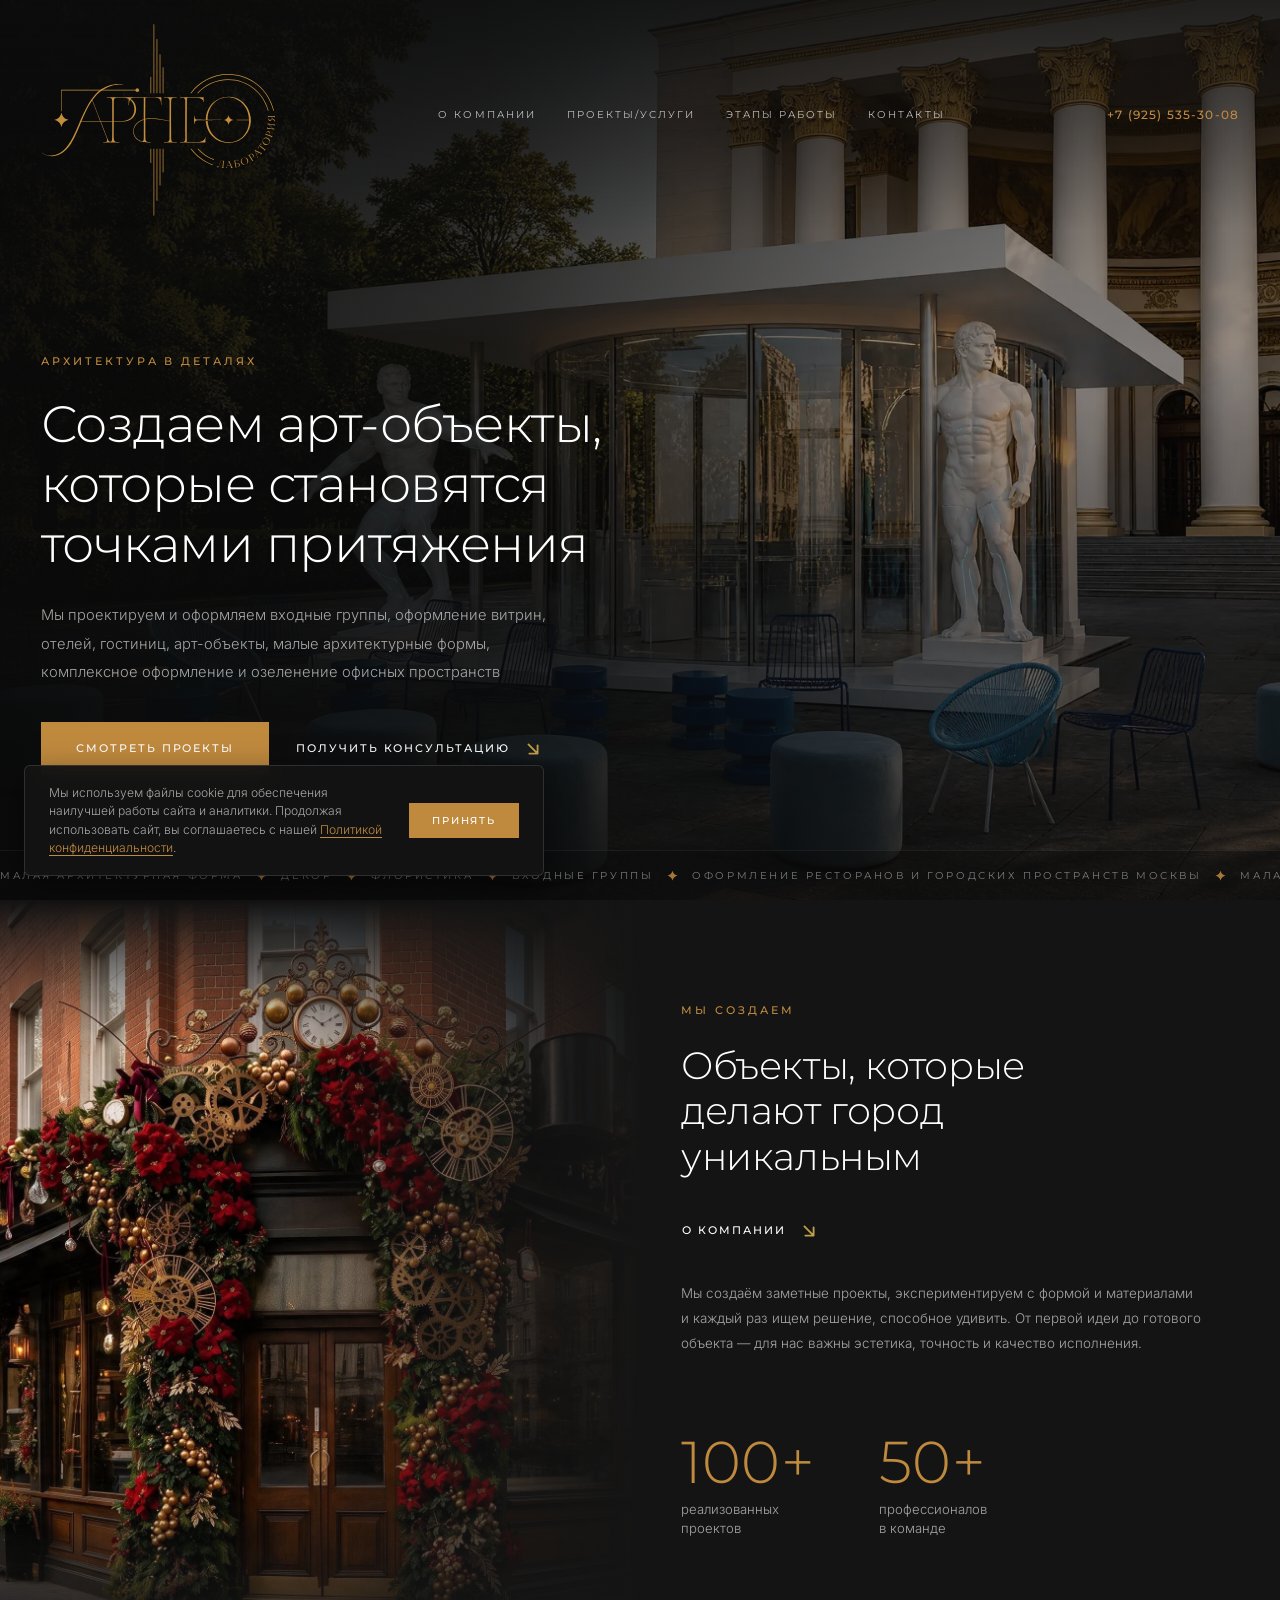
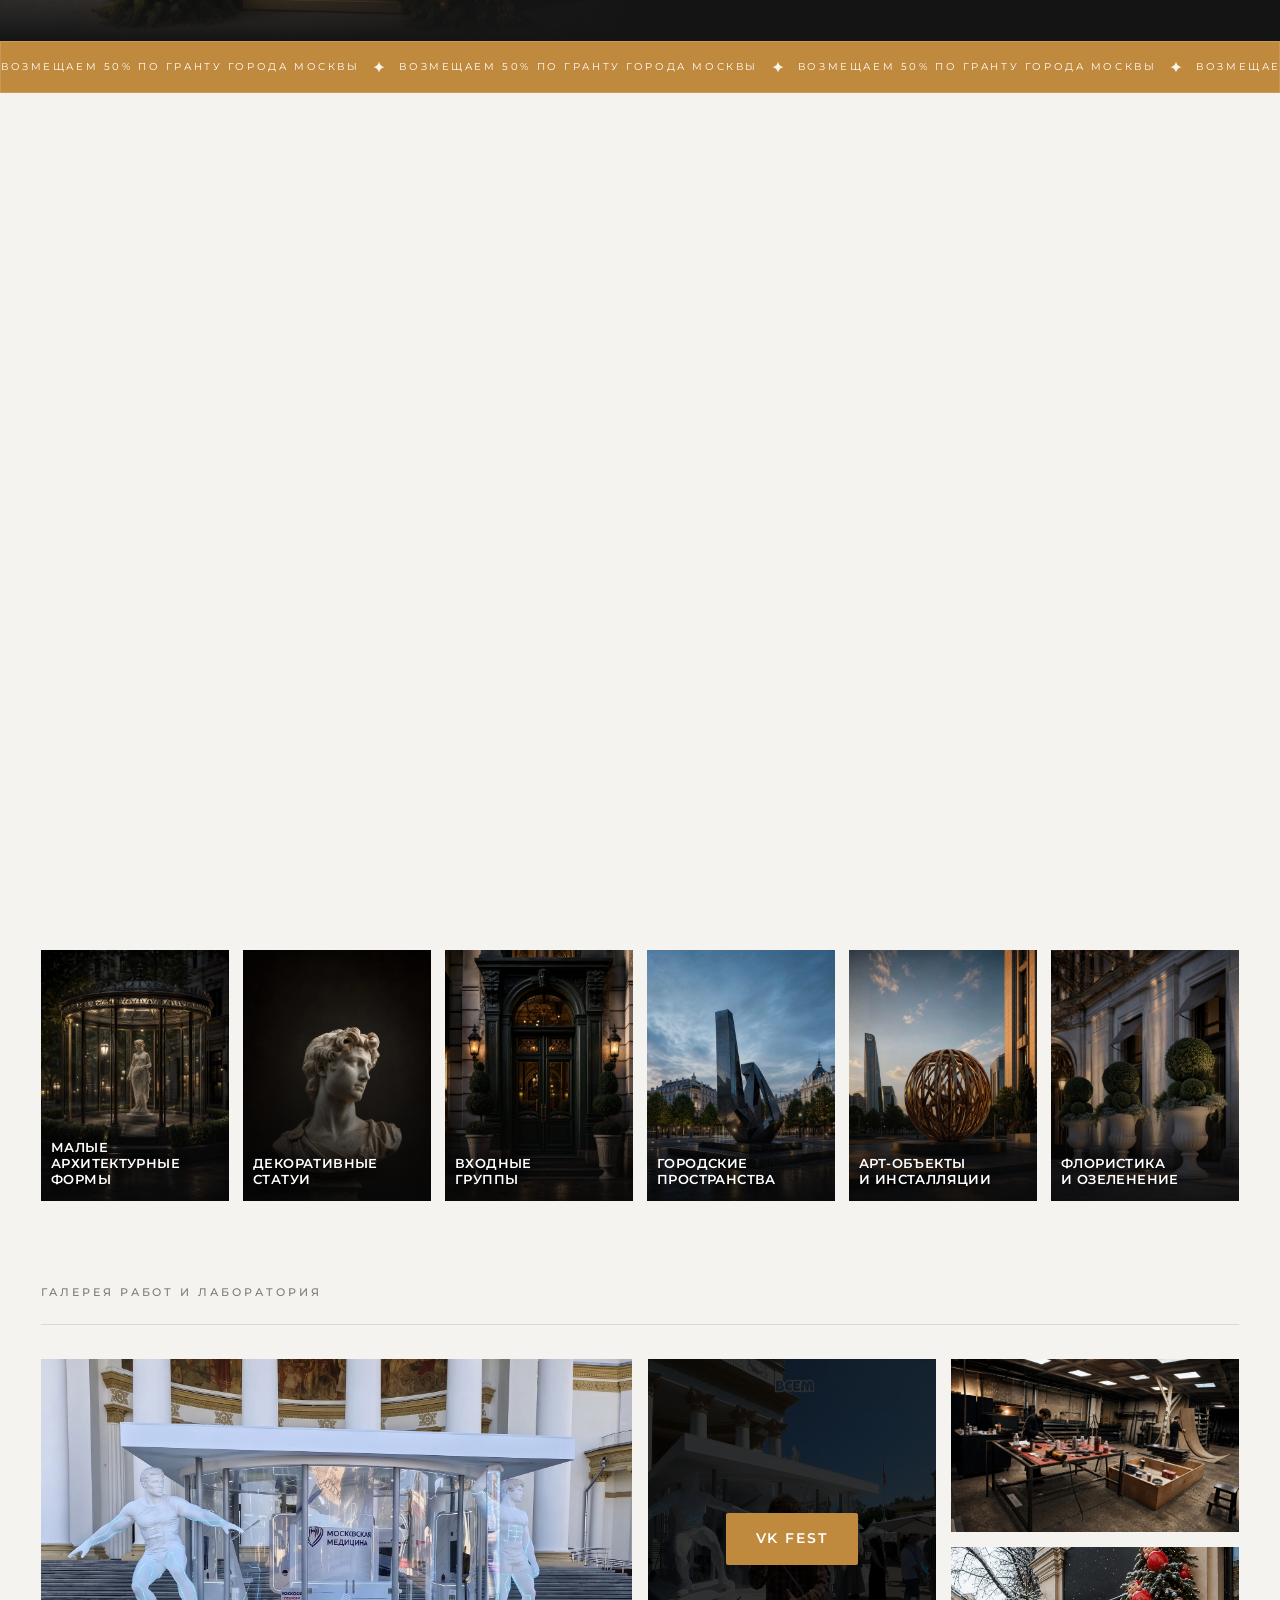
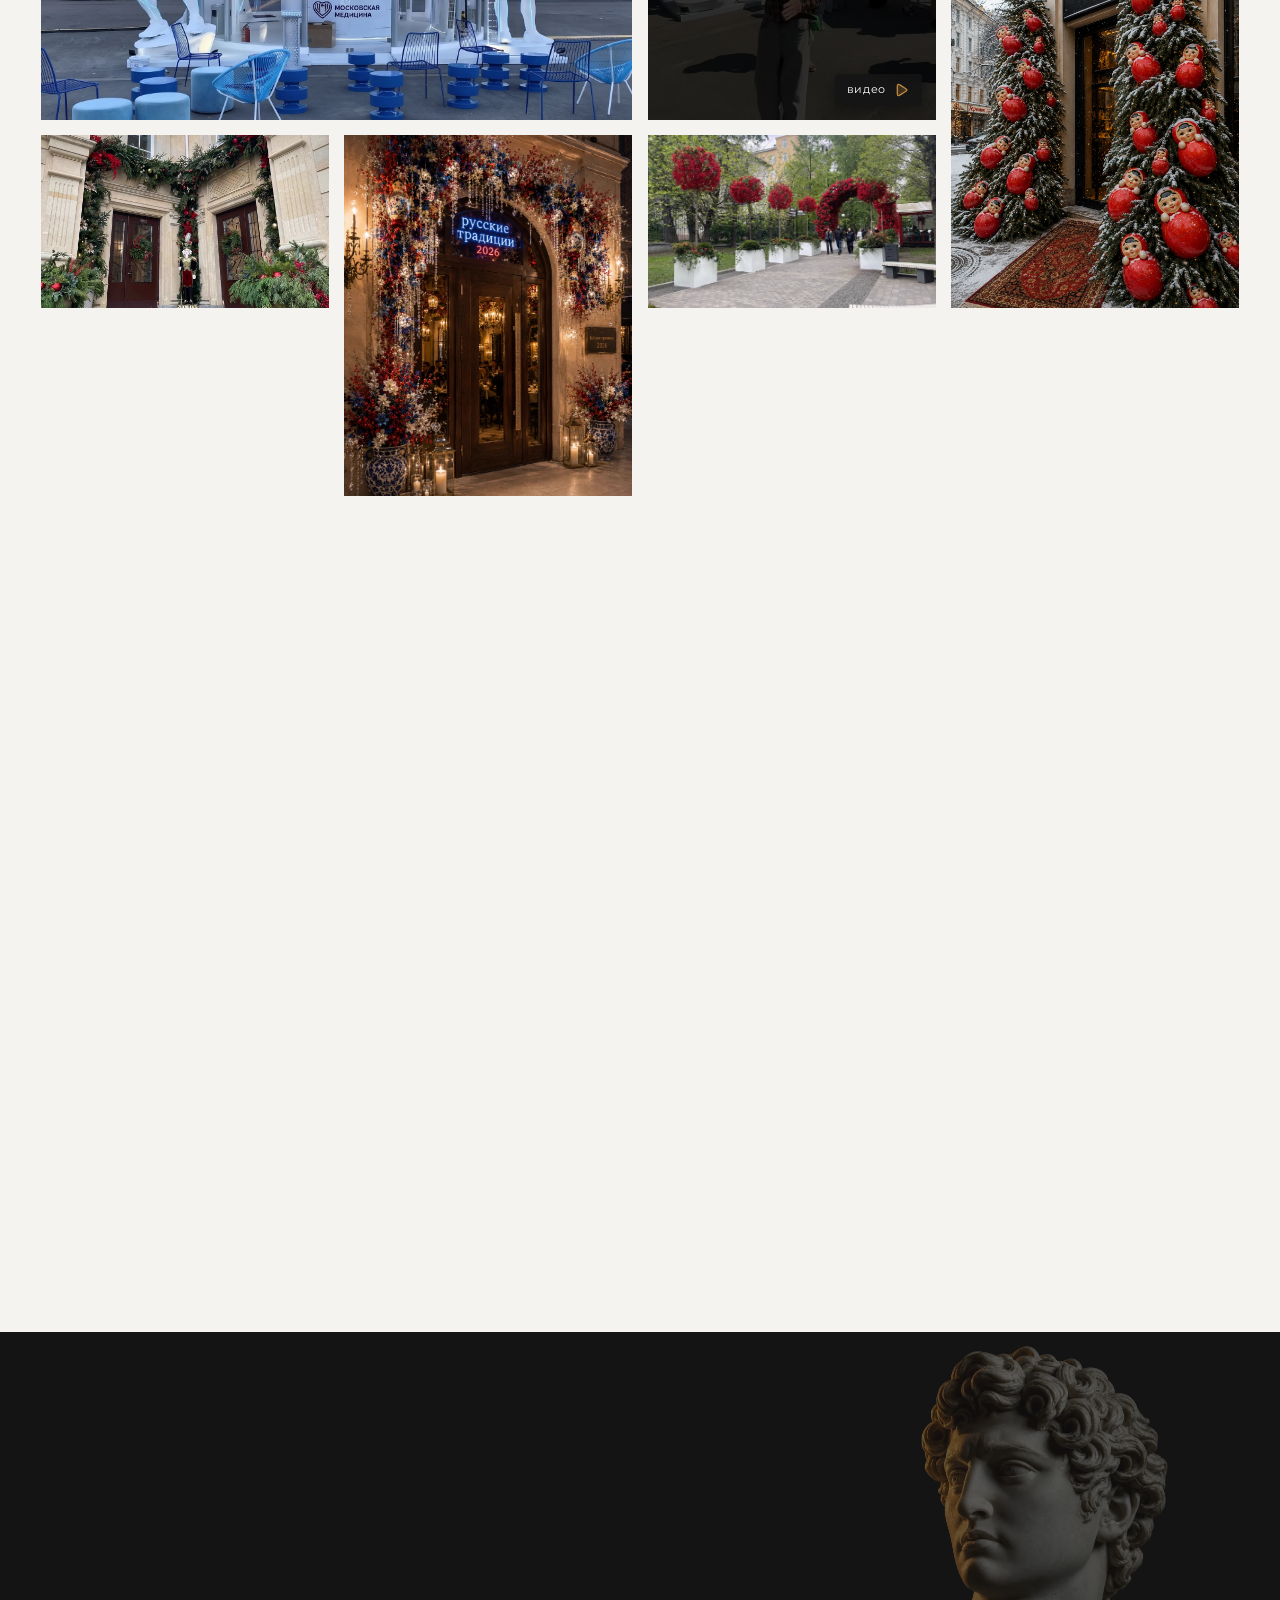
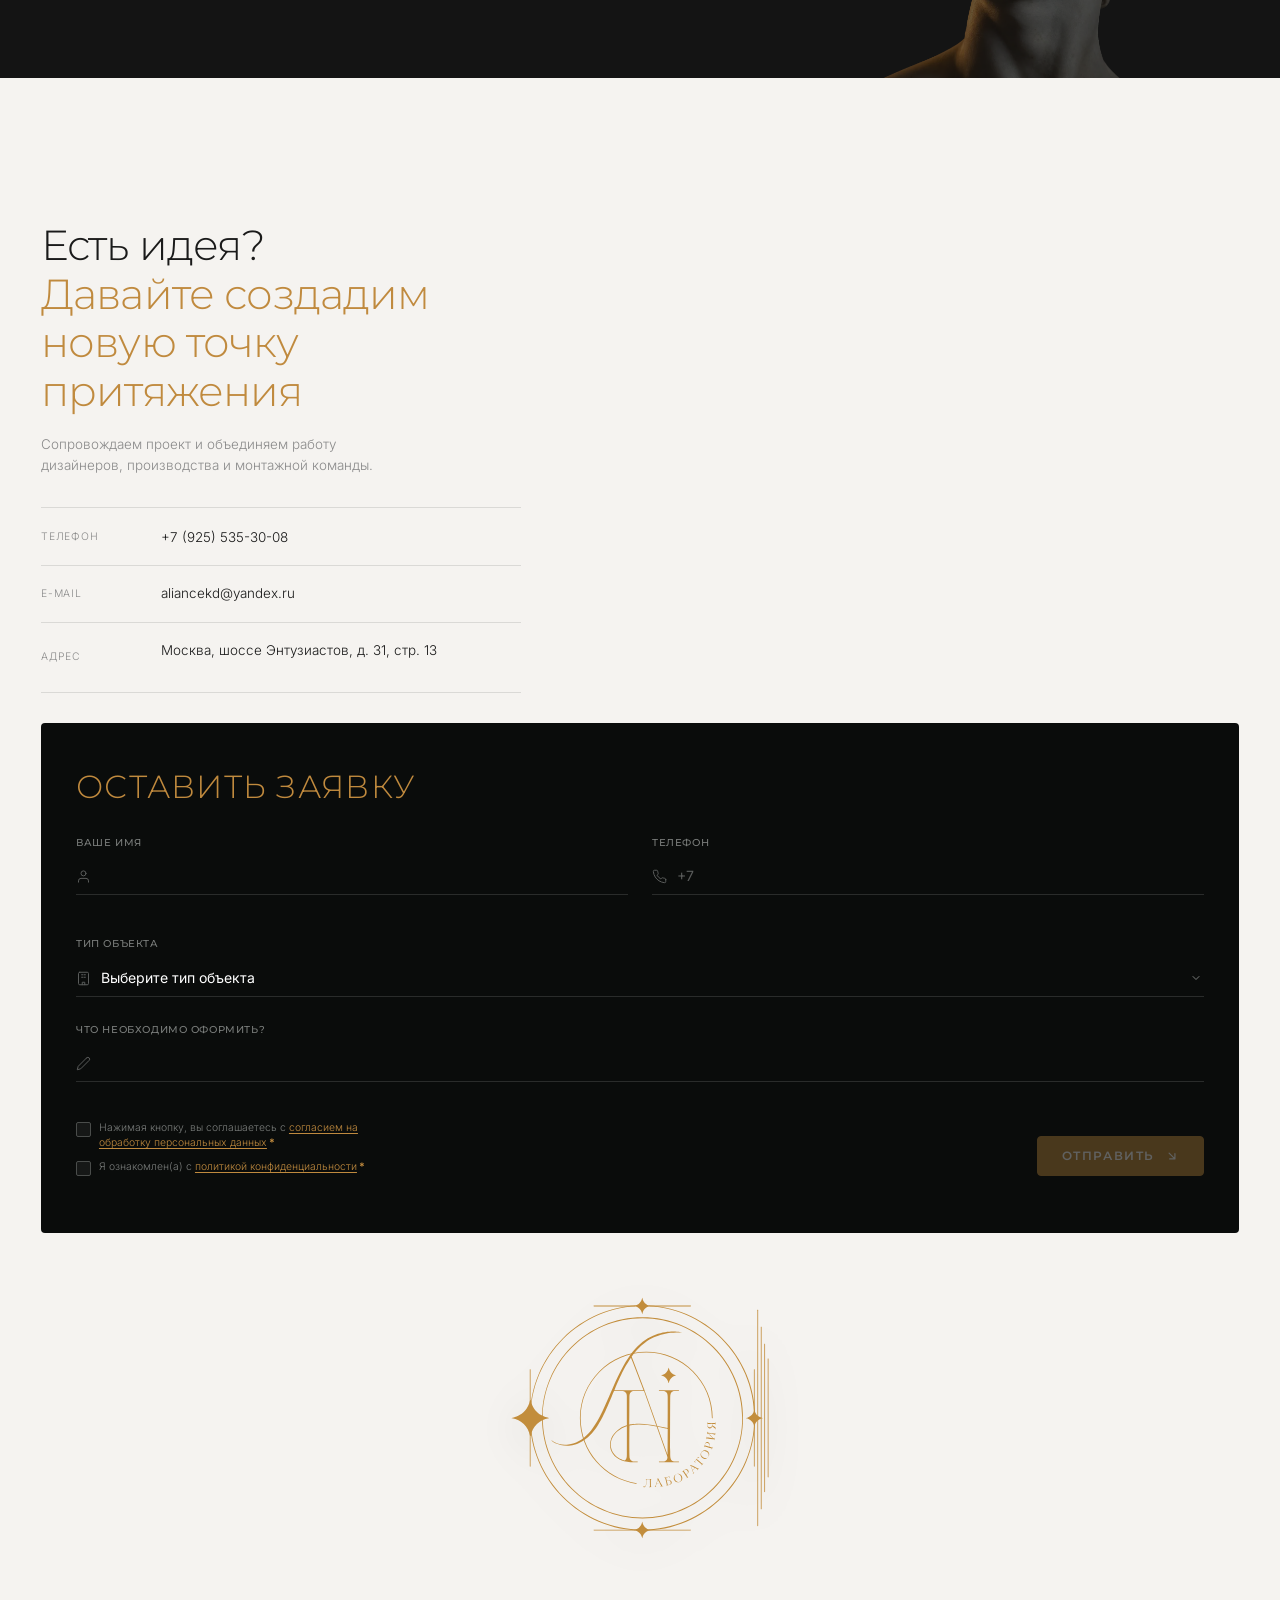
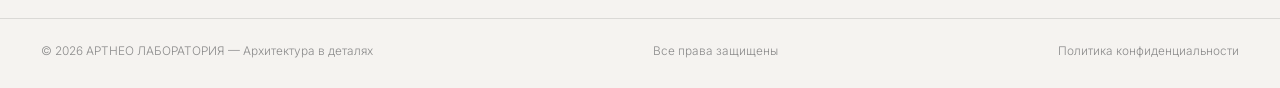
==== commit 1c4ad0a6: "Convert uploaded PNG to high-res WebP secondsection.webp and deploy" ====
--- a/index.html
+++ b/index.html
@@ -159,7 +159,7 @@
 <!-- ================= 2. О КОМПАНИИ + ЦИФРЫ ================= -->
 <section class="about" id="about">
   <figure class="about__media reveal">
-    <img src="assets/img/second_section.webp" alt="Авторский арт-объект" loading="lazy">
+    <img src="assets/img/secondsection.webp" alt="Авторский арт-объект" loading="lazy">
   </figure>
 
   <div class="about__left">
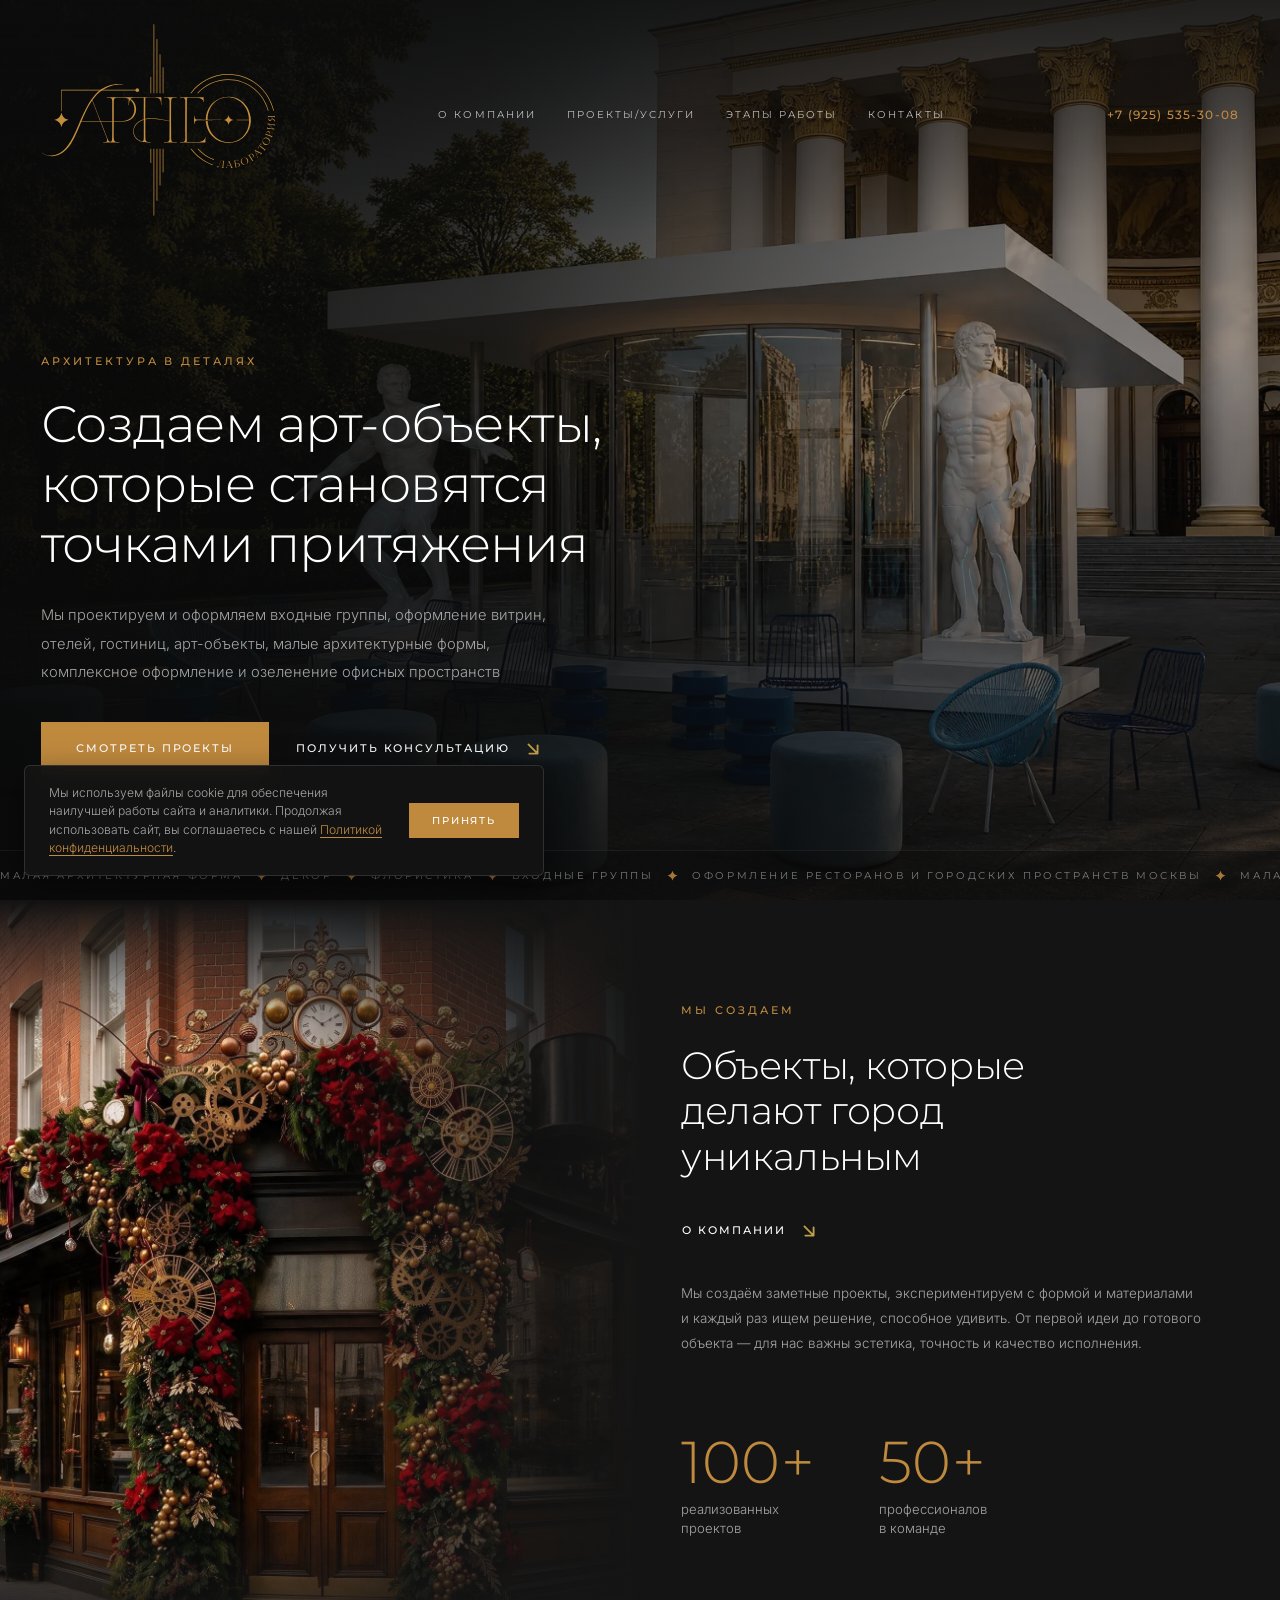
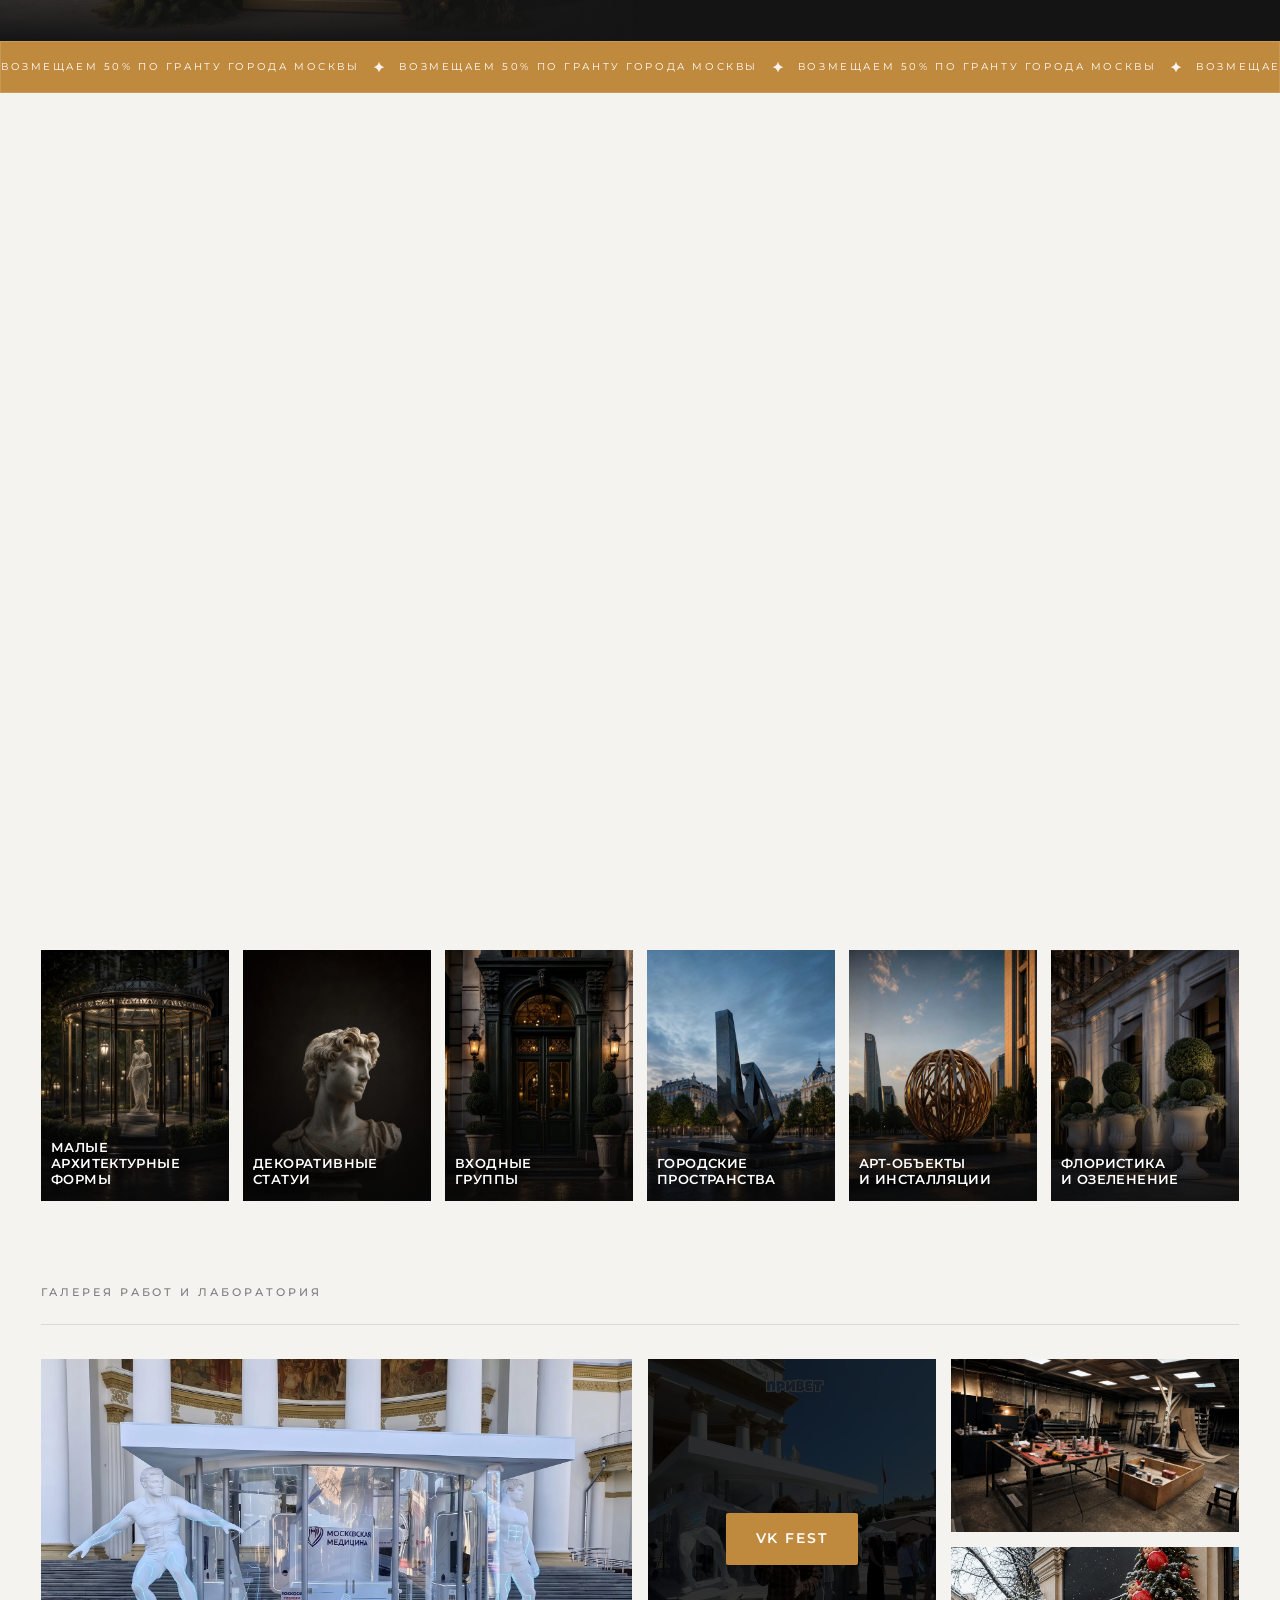
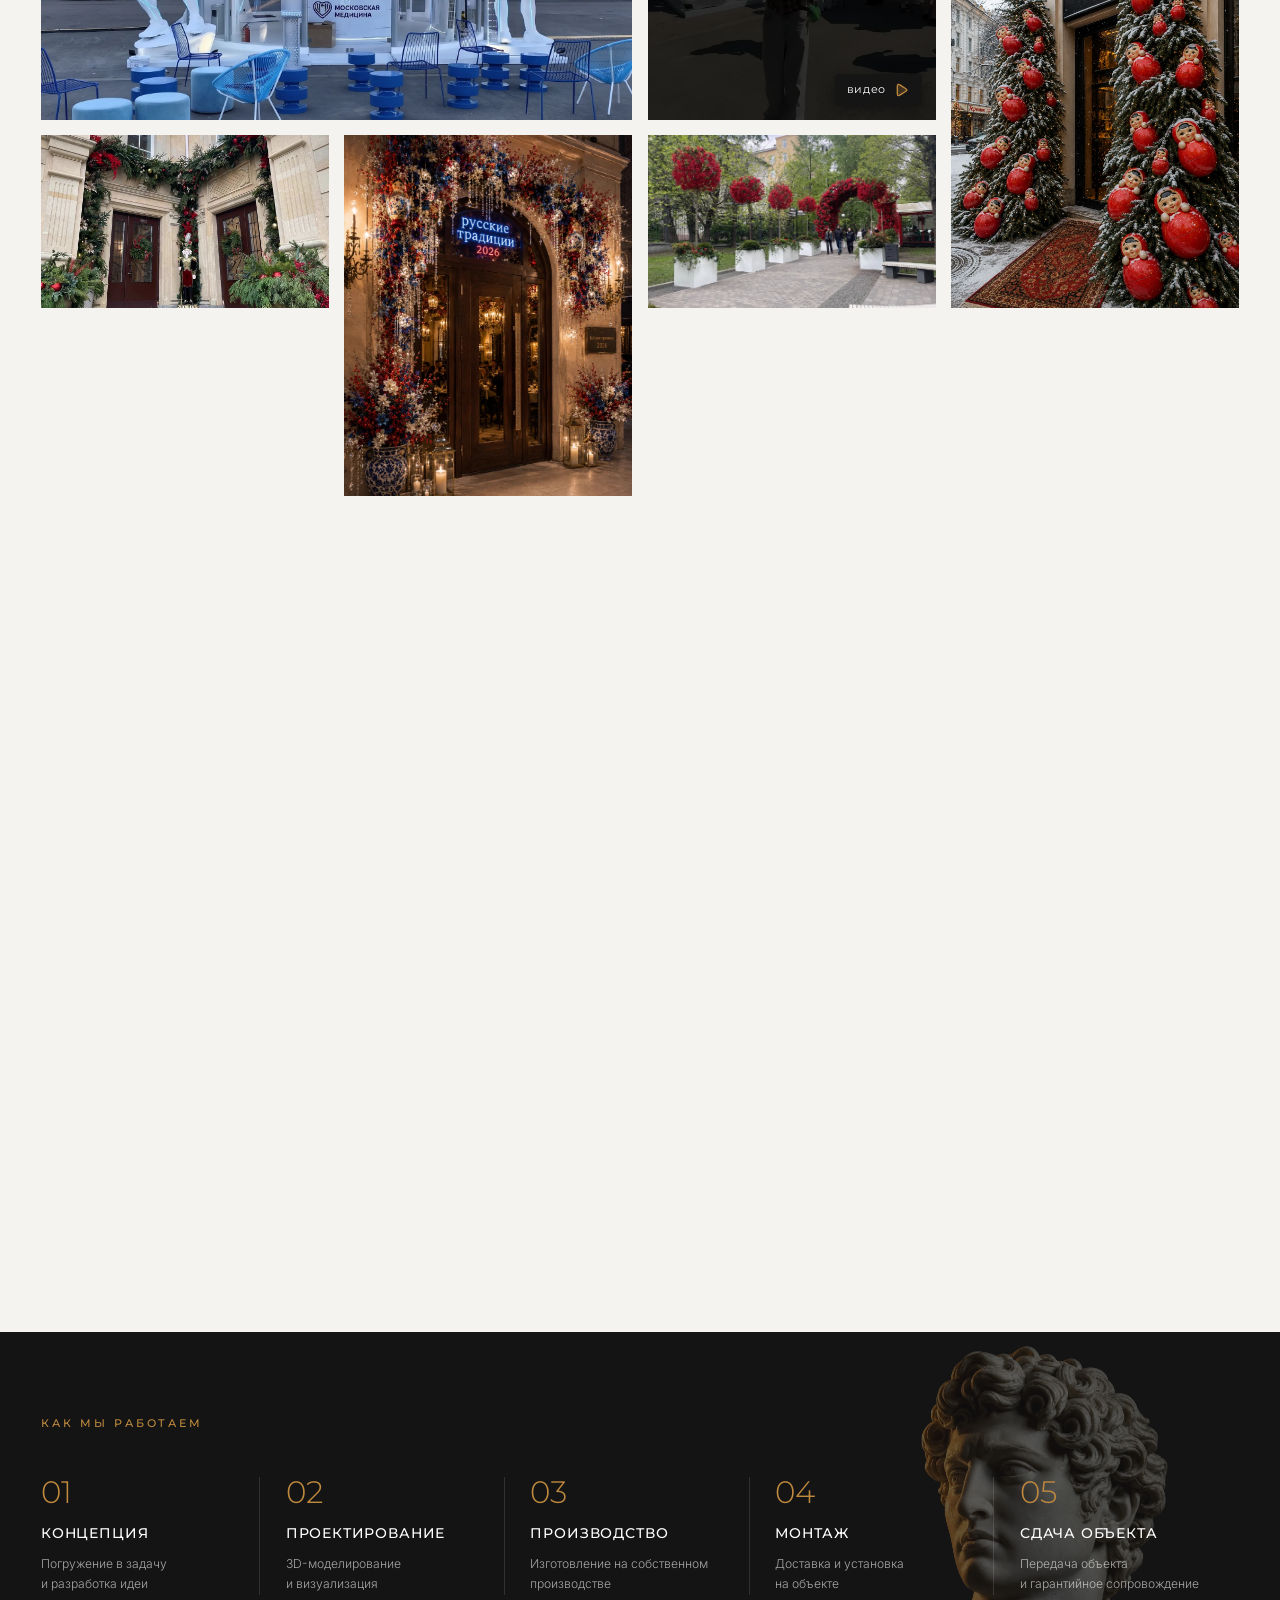
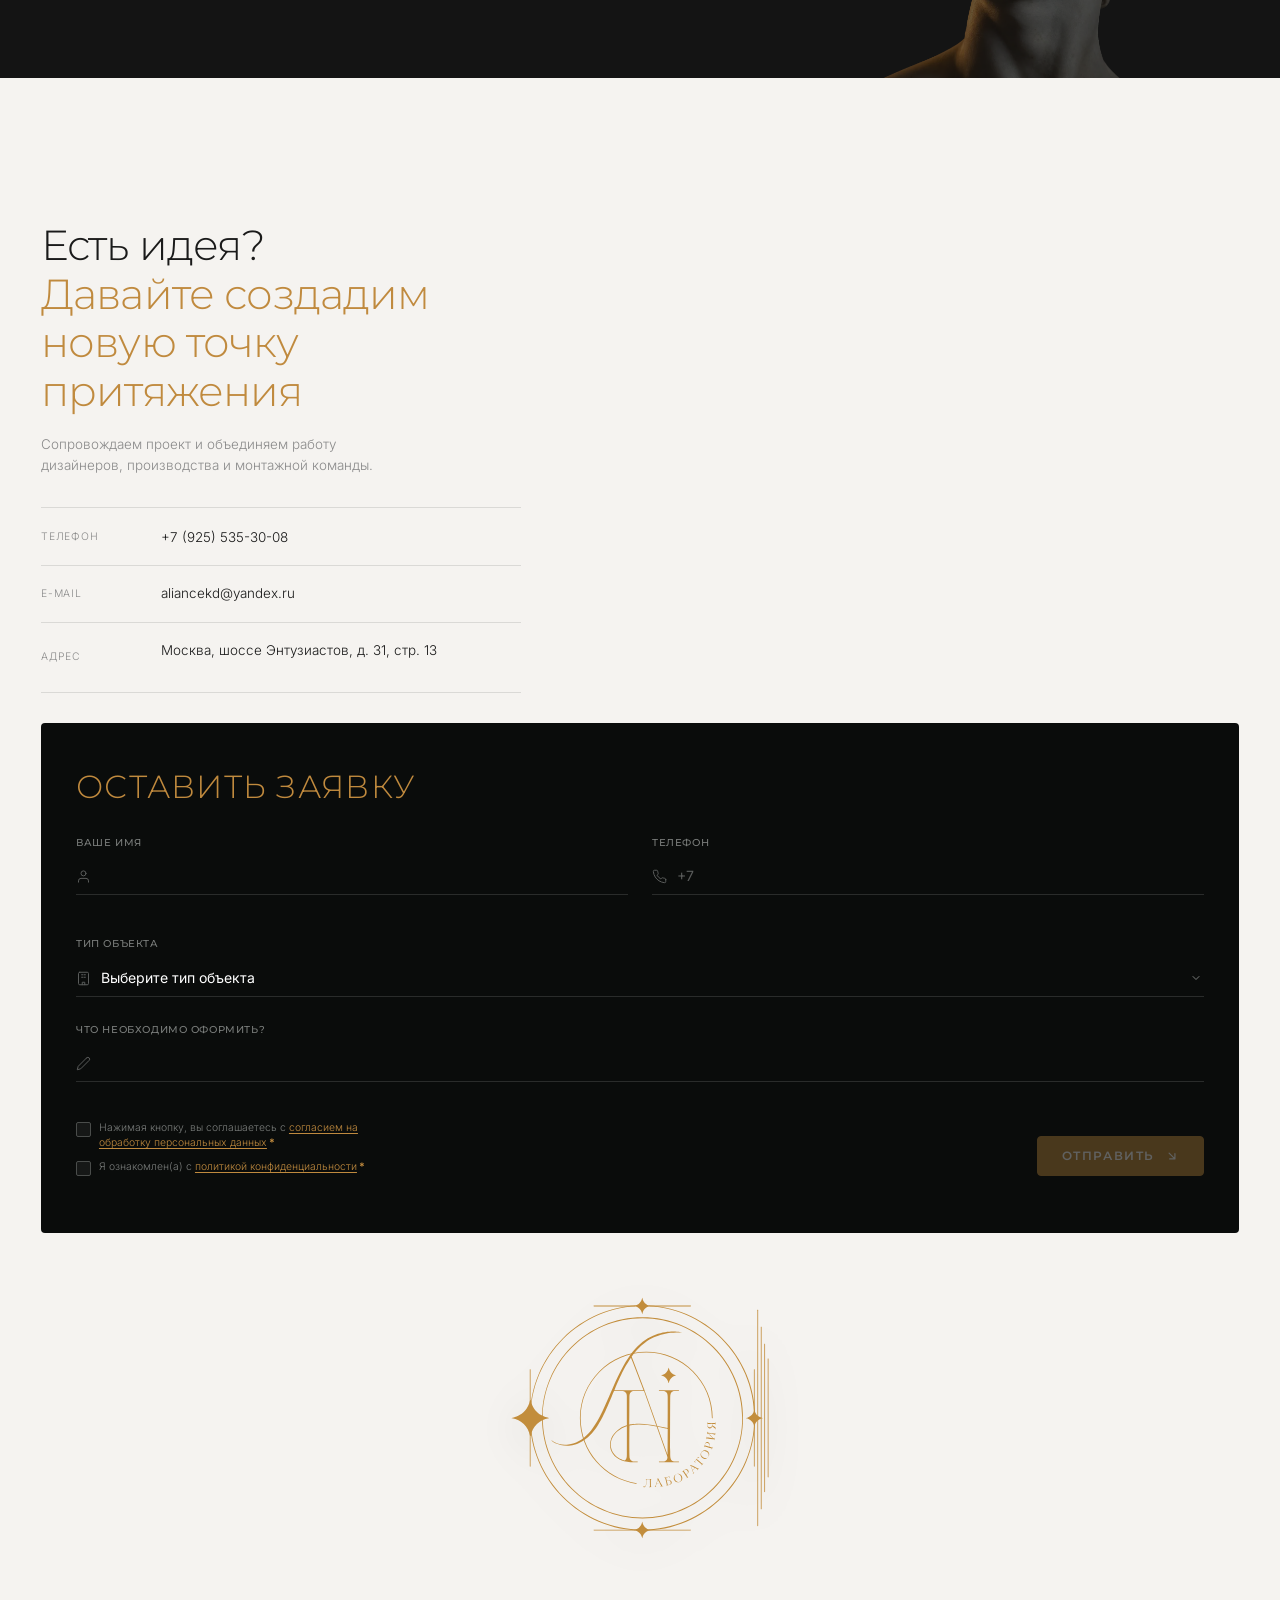
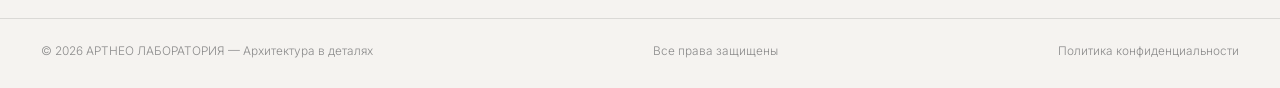
==== commit f05ba1c5: "Update SEO metadata: prioritize entrance groups and showcase decoration" ====
--- a/index.html
+++ b/index.html
@@ -3,23 +3,23 @@
 <head>
 <meta charset="UTF-8">
 <meta name="viewport" content="width=device-width, initial-scale=1">
-<title>АРТНЕО ЛАБОРАТОРИЯ — Малые архитектурные формы, арт-объекты и декор в Москве | artneolab.ru</title>
-<meta name="description" content="Проектирование, производство и монтаж малых архитектурных форм (МАФ), арт-объектов, входных групп и event-декора в Москве. Собственное производство под ключ.">
-<meta name="keywords" content="артнео лаборатория, малые архитектурные формы, МАФ, арт объекты москва, входные группы, event декор, изготовление скульптур, благоустройство, artneolab">
+<title>АРТНЕО ЛАБОРАТОРИЯ — Оформление входных групп и витрин, арт-объекты и декор в Москве | artneolab.ru</title>
+<meta name="description" content="Оформление входных групп, витрин и фасадов для ресторанов, отелей и магазинов в Москве. Проектирование, производство арт-объектов и праздничный декор под ключ.">
+<meta name="keywords" content="оформление входных групп, оформление витрин, декор фасадов, входные группы москва, арт объекты москва, артнео лаборатория, праздничное оформление, малые архитектурные формы, artneolab">
 <link rel="canonical" href="https://artneolab.ru/">
 
 <!-- OpenGraph / Social Media -->
 <meta property="og:type" content="website">
 <meta property="og:site_name" content="АРТНЕО ЛАБОРАТОРИЯ">
-<meta property="og:title" content="АРТНЕО ЛАБОРАТОРИЯ — Малые архитектурные формы и арт-объекты в Москве">
-<meta property="og:description" content="Проектируем и реализуем малые архитектурные формы, арт-объекты, входные группы и декор. Собственное производство под ключ.">
+<meta property="og:title" content="АРТНЕО ЛАБОРАТОРИЯ — Оформление входных групп, витрин и арт-объекты в Москве">
+<meta property="og:description" content="Комплексное оформление входных групп, витрин и фасадов. Производство арт-объектов и декор под ключ.">
 <meta property="og:url" content="https://artneolab.ru/">
 <meta property="og:image" content="https://artneolab.ru/assets/img/og-cover.webp">
 
 <!-- Twitter -->
 <meta name="twitter:card" content="summary_large_image">
-<meta name="twitter:title" content="АРТНЕО ЛАБОРАТОРИЯ — Малые архитектурные формы и арт-объекты">
-<meta name="twitter:description" content="Проектирование и производство малых архитектурных форм, арт-объектов и входных групп в Москве.">
+<meta name="twitter:title" content="АРТНЕО ЛАБОРАТОРИЯ — Оформление входных групп, витрин и арт-объекты">
+<meta name="twitter:description" content="Оформление входных групп, витрин и фасадов в Москве. Собственное производство арт-объектов и декора.">
 
 <link rel="icon" href="favicon.ico" sizes="any">
 <link rel="icon" href="assets/icons/favicon.svg" type="image/svg+xml">
@@ -59,7 +59,7 @@
     "closes": "19:00"
   },
   "priceRange": "$$",
-  "description": "Проектирование, производство и монтаж малых архитектурных форм, арт-объектов, входных групп и декора в Москве."
+  "description": "Комплексное оформление входных групп, витрин и фасадов, проектирование и производство арт-объектов и декора в Москве."
 }
 </script>
 </head>
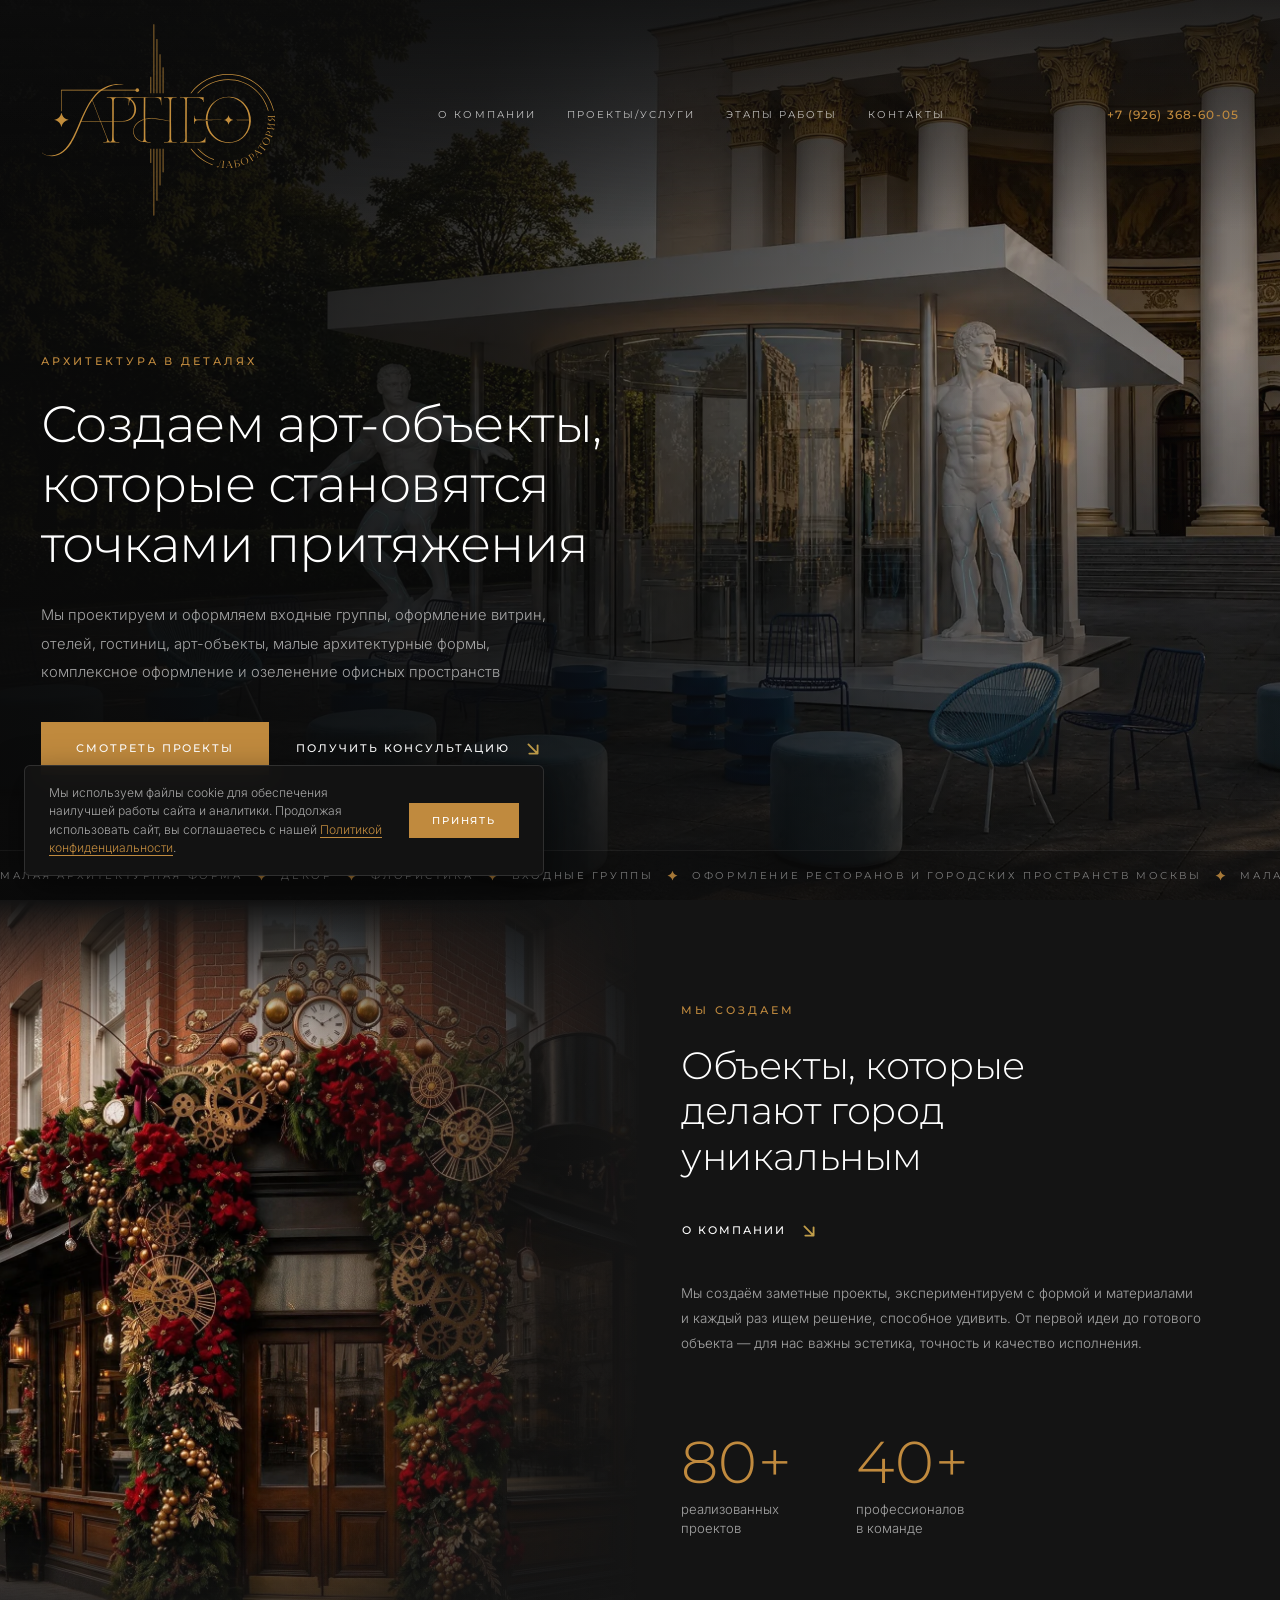
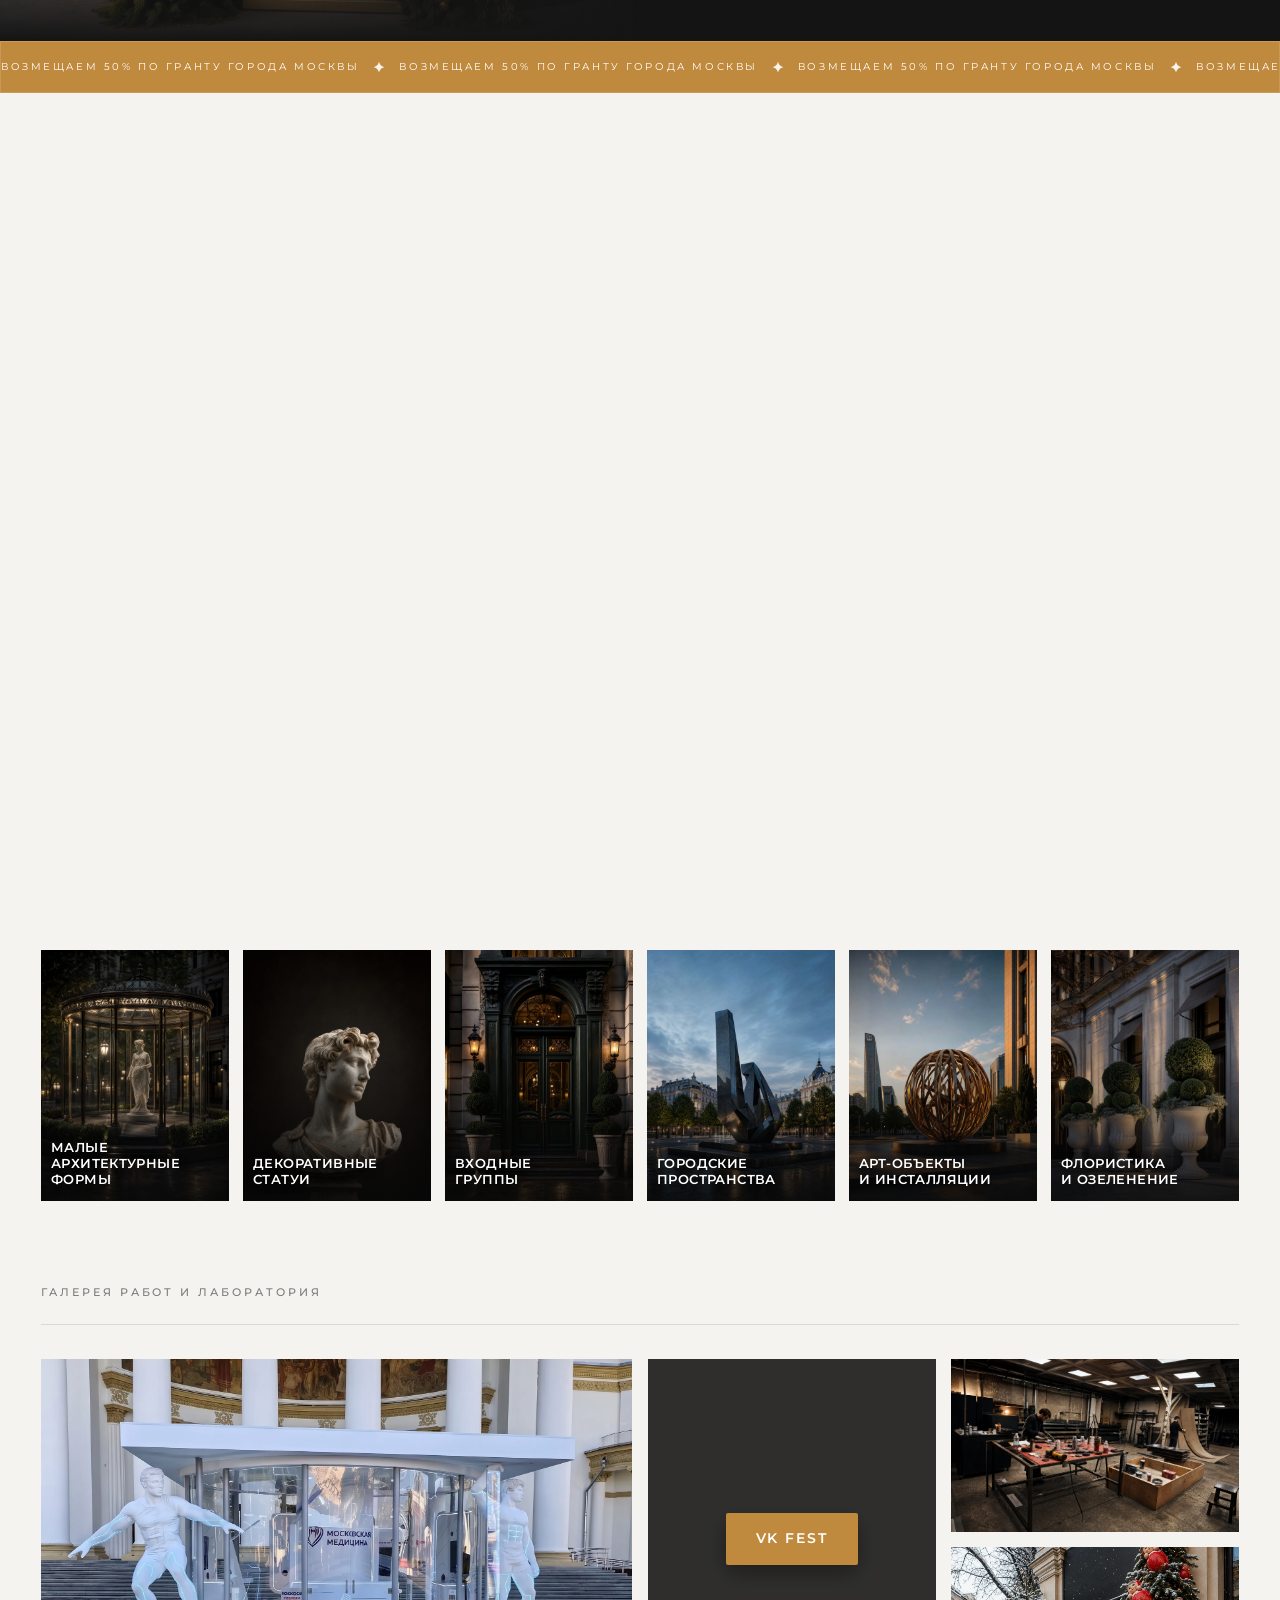
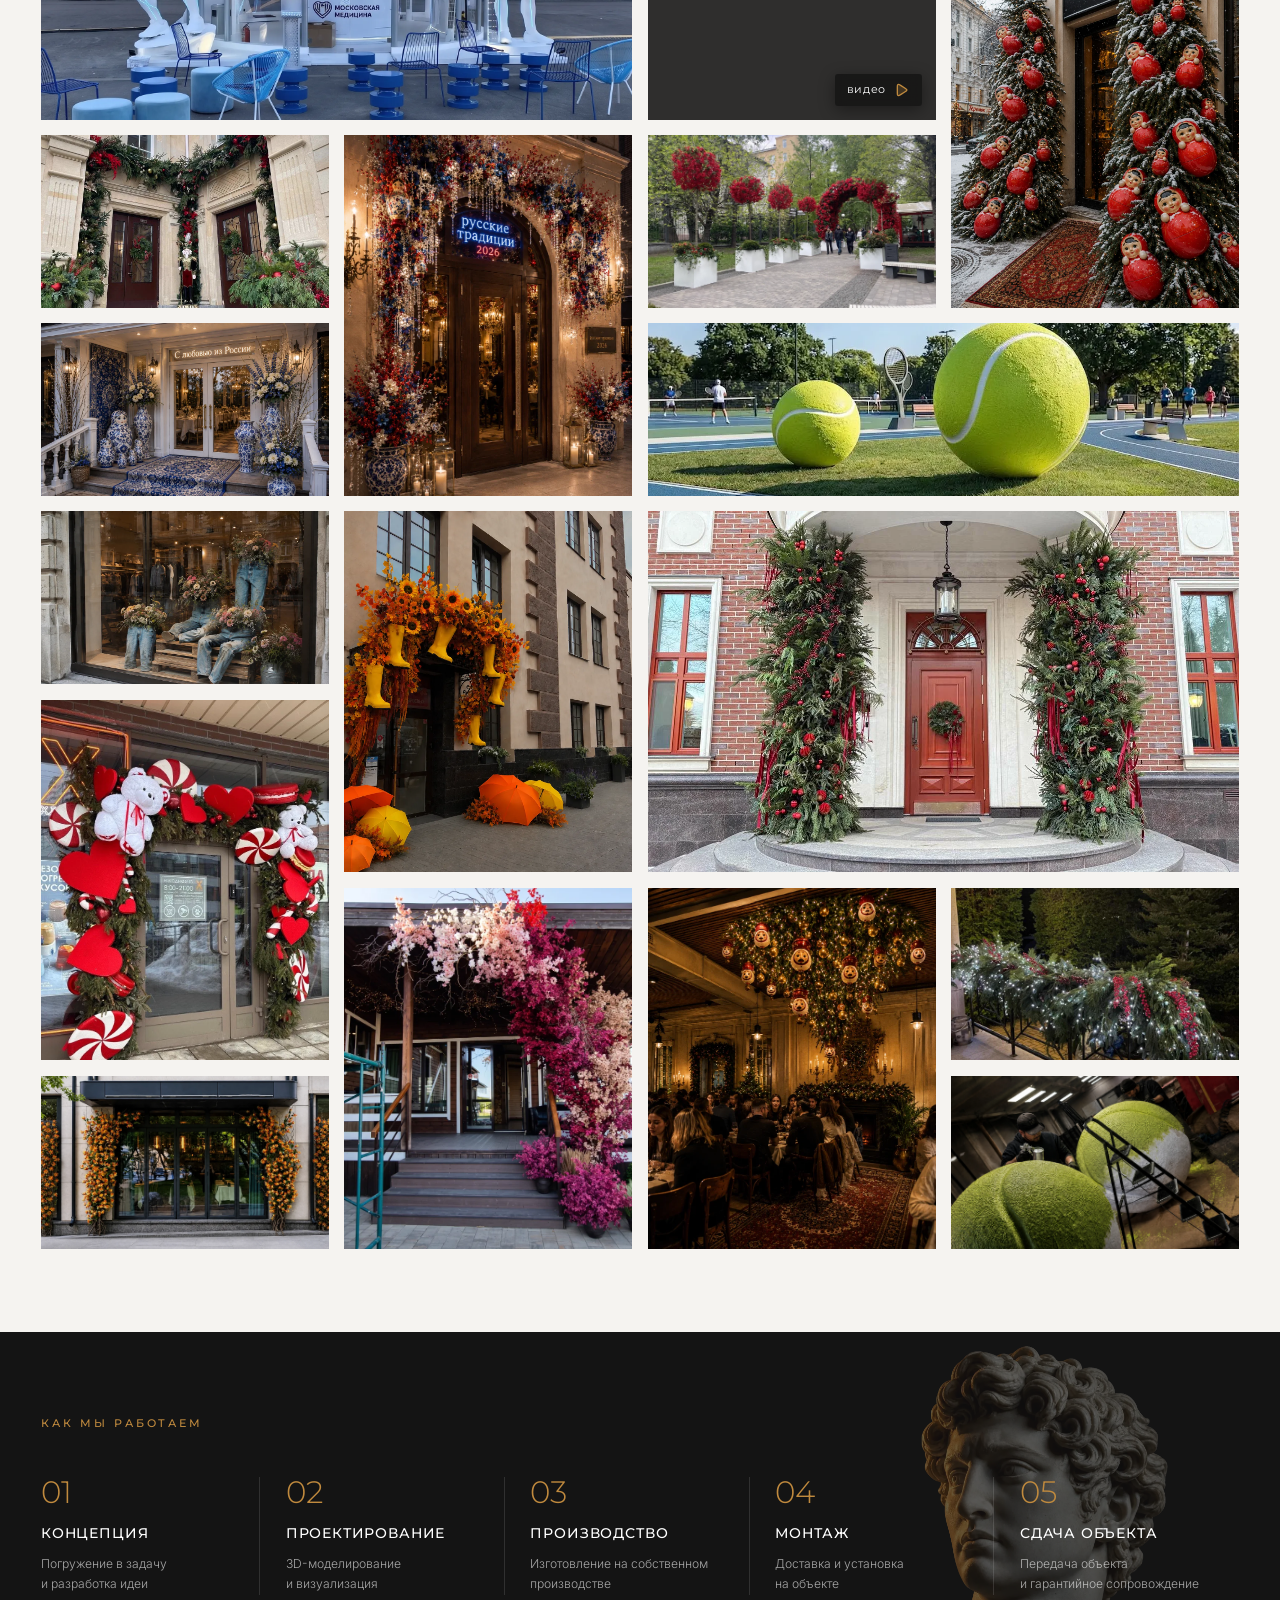
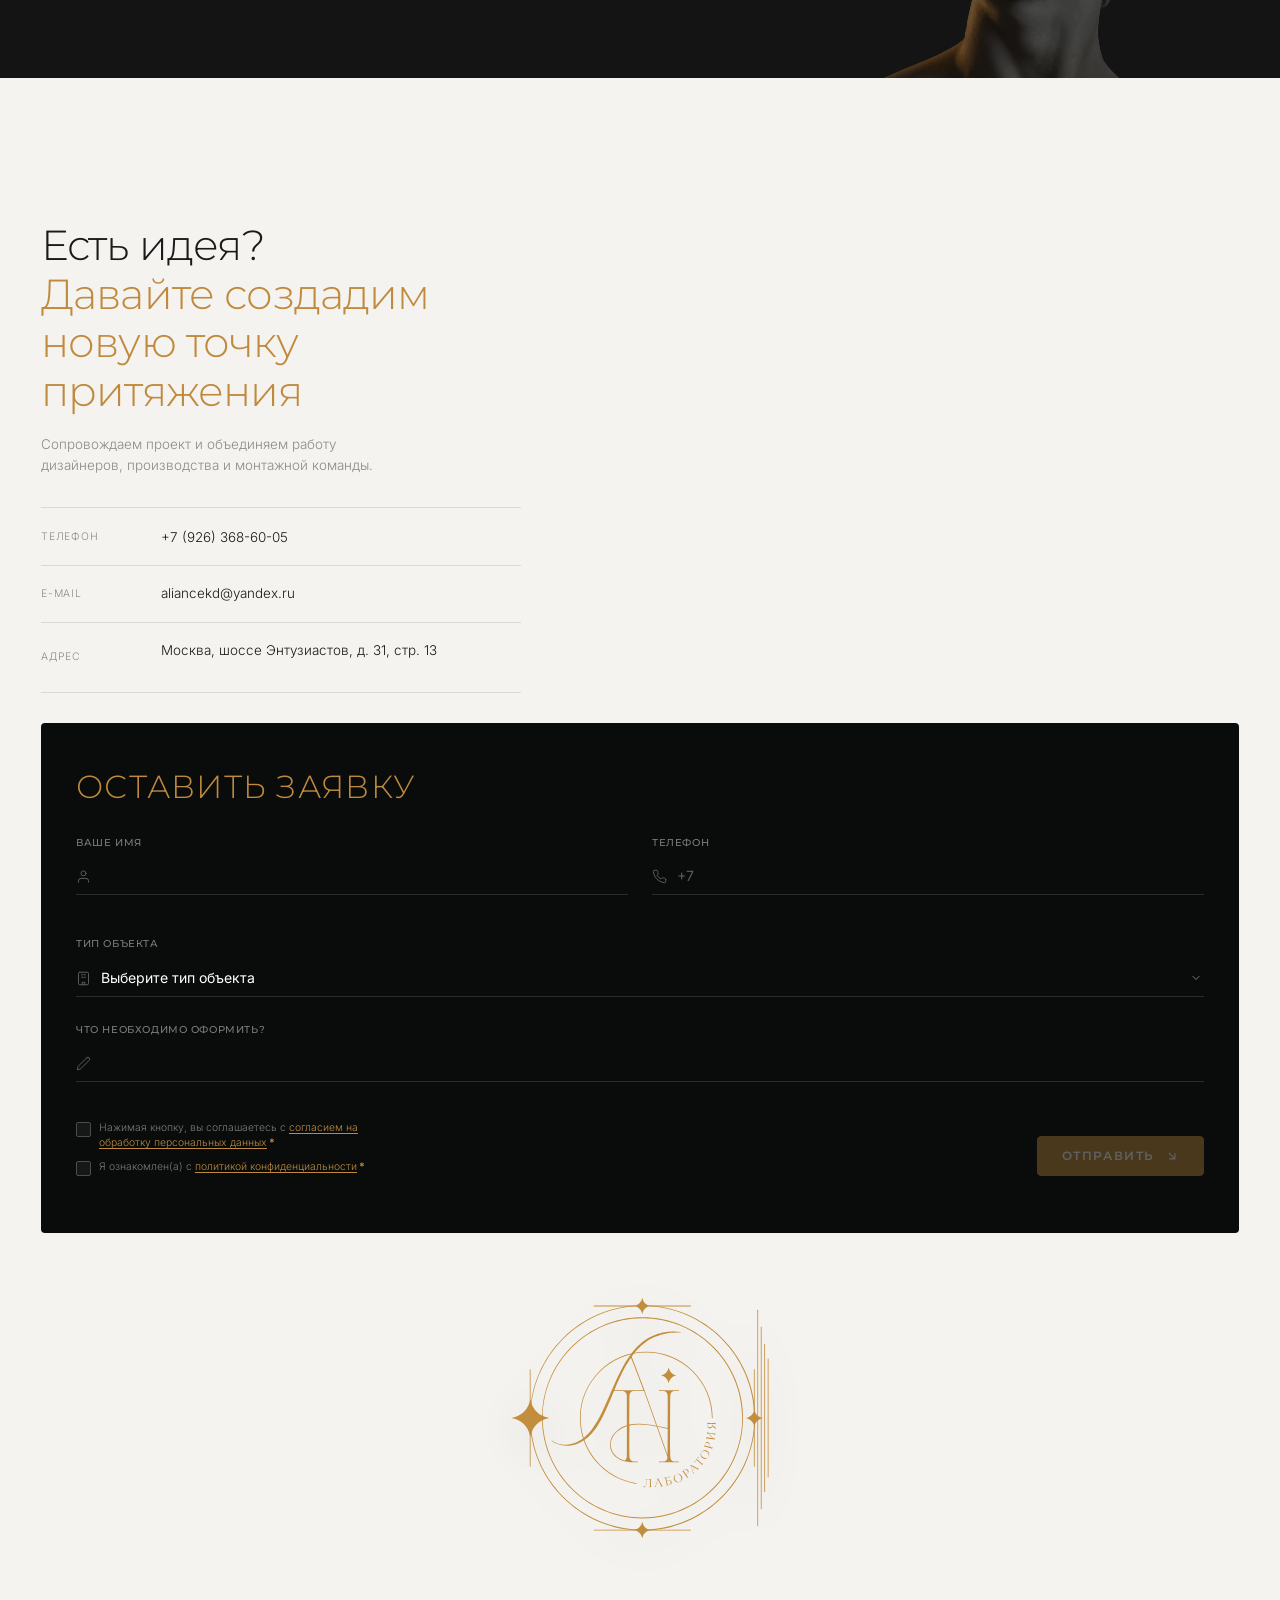
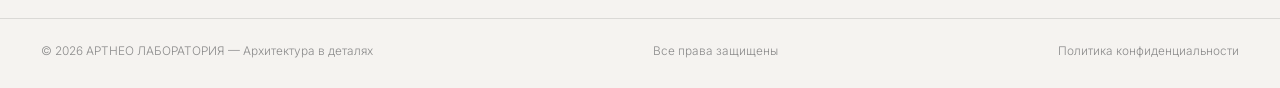
==== commit 8b29100a: "Update contact phone to +7 (926) 368-60-05 and embed Bitrix24 & Yandex.Metrika" ====
--- a/index.html
+++ b/index.html
@@ -39,7 +39,7 @@
   "alternateName": "Архитектура в деталях",
   "image": "https://artneolab.ru/assets/icons/logo-mark.svg",
   "url": "https://artneolab.ru/",
-  "telephone": "+79255353008",
+  "telephone": "+79263686005",
   "email": "aliancekd@yandex.ru",
   "address": {
     "@type": "PostalAddress",
@@ -62,8 +62,30 @@
   "description": "Комплексное оформление входных групп, витрин и фасадов, проектирование и производство арт-объектов и декора в Москве."
 }
 </script>
+
+<!-- Bitrix24 Call Tracker -->
+<script>
+(function(w,d,u){
+var s=d.createElement('script');s.async=true;s.src=u+'?'+(Date.now()/60000|0);
+var h=d.getElementsByTagName('script')[0];h.parentNode.insertBefore(s,h);
+})(window,document,'https://cdn-ru.bitrix24.ru/b38887484/crm/tag/call.tracker.js');
+</script>
+
+<!-- Yandex.Metrika counter -->
+<script type="text/javascript">
+    (function(m,e,t,r,i,k,a){
+        m[i]=m[i]||function(){(m[i].a=m[i].a||[]).push(arguments)};
+        m[i].l=1*new Date();
+        for (var j = 0; j < document.scripts.length; j++) {if (document.scripts[j].src === r) { return; }}
+        k=e.createElement(t),a=e.getElementsByTagName(t)[0],k.async=1,k.src=r,a.parentNode.insertBefore(k,a)
+    })(window, document,'script','https://mc.yandex.ru/metrika/tag.js?id=112050700', 'ym');
+
+    ym(112050700, 'init', {ssr:true, webvisor:true, clickmap:true, ecommerce:"dataLayer", referrer: document.referrer, url: location.href, accurateTrackBounce:true, trackLinks:true});
+</script>
+<!-- /Yandex.Metrika counter -->
 </head>
 <body>
+<noscript><div><img src="https://mc.yandex.ru/watch/112050700" style="position:absolute; left:-9999px;" alt="" /></div></noscript>
 
 <!-- ================= ШАПКА ================= -->
 <header class="header" id="header">
@@ -77,11 +99,11 @@
       <a href="#projects"   class="nav__link">Проекты/услуги</a>
       <a href="#process"    class="nav__link">Этапы работы</a>
       <a href="#contacts"   class="nav__link">Контакты</a>
-      <a href="tel:+79255353008" class="nav__phone nav__phone--mob">+7 (925) 535-30-08</a>
+      <a href="tel:+79263686005" class="nav__phone nav__phone--mob">+7 (926) 368-60-05</a>
     </nav>
 
     <div class="header__right">
-      <a href="tel:+79255353008" class="header__phone">+7 (925) 535-30-08</a>
+      <a href="tel:+79263686005" class="header__phone">+7 (926) 368-60-05</a>
       <button class="burger" aria-label="Меню" aria-expanded="false"><span></span><span></span><span></span></button>
     </div>
   </div>
@@ -422,7 +444,7 @@
       <div class="cta__contacts">
         <div class="cline-row">
           <span class="cline-lbl">Телефон</span>
-          <a href="tel:+79255353008" class="cline">+7 (925) 535-30-08</a>
+          <a href="tel:+79263686005" class="cline">+7 (926) 368-60-05</a>
         </div>
         <div class="cline-row">
           <span class="cline-lbl">E-mail</span>
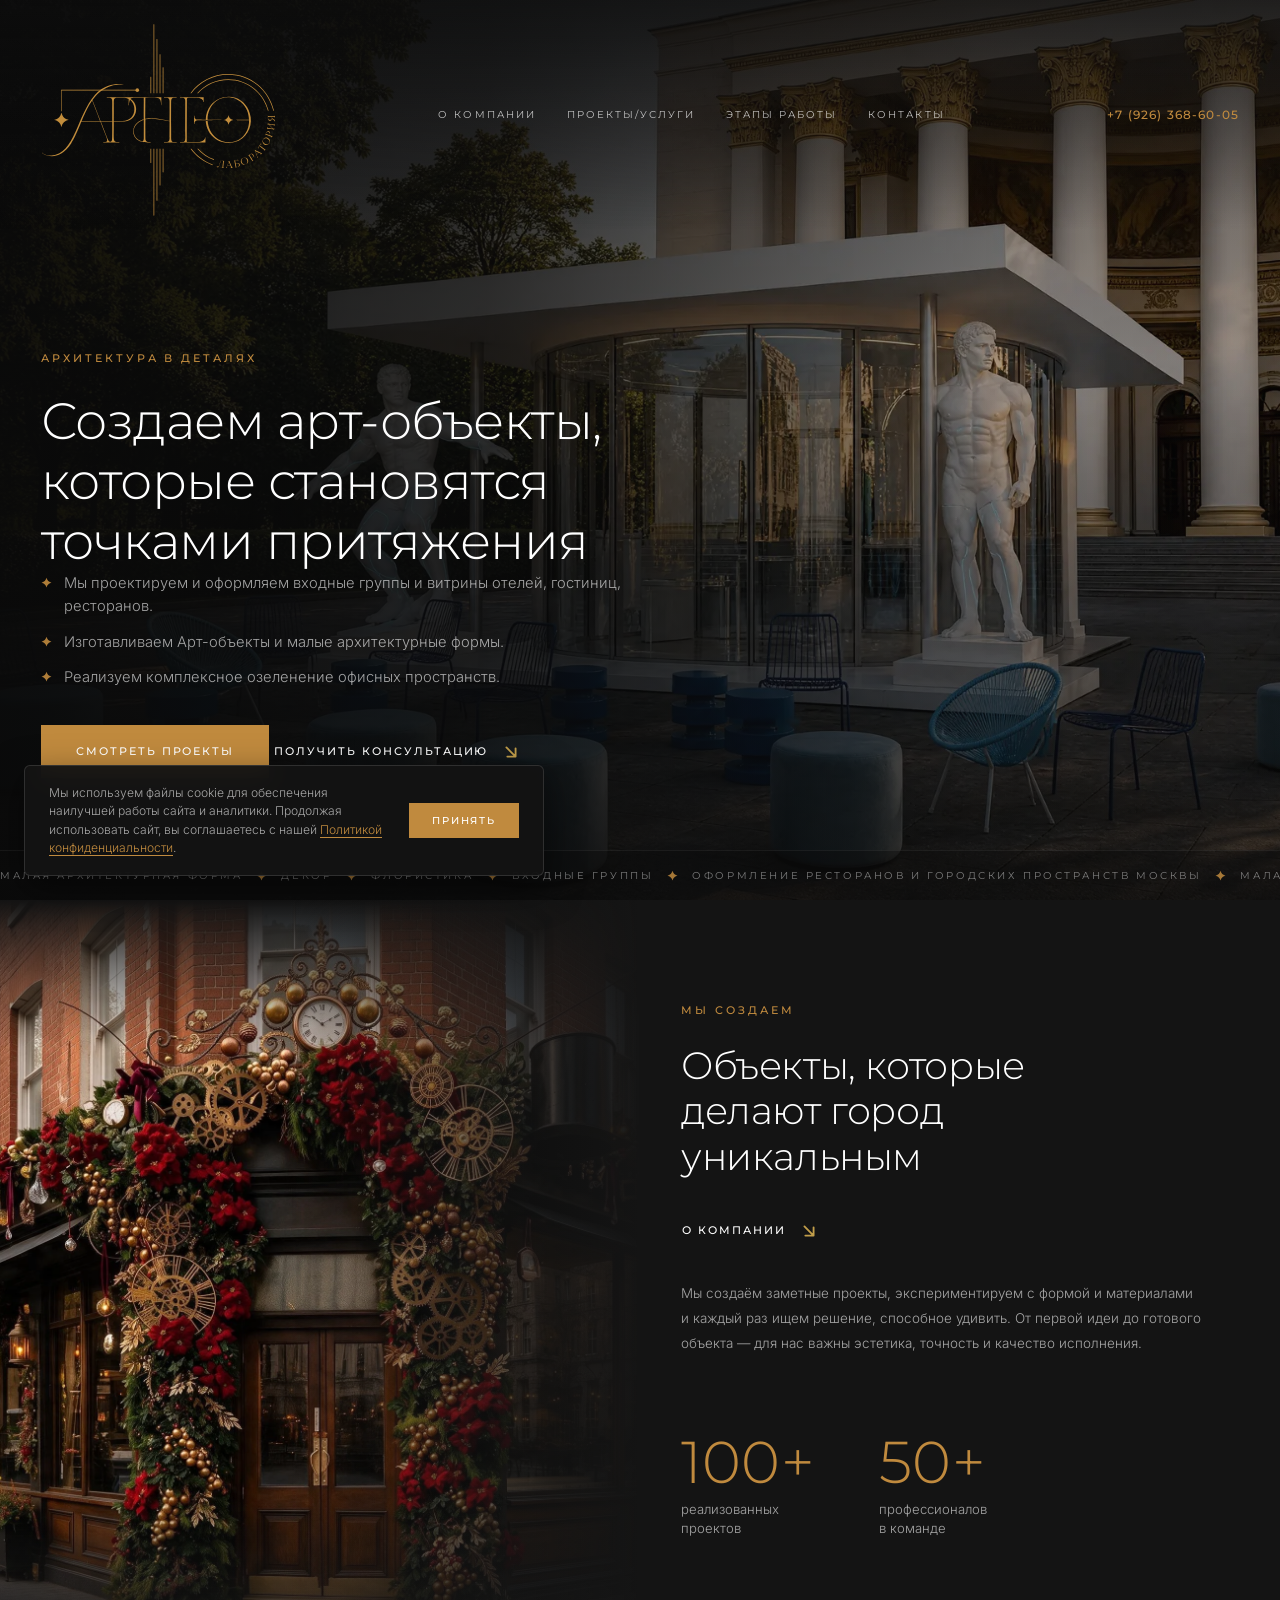
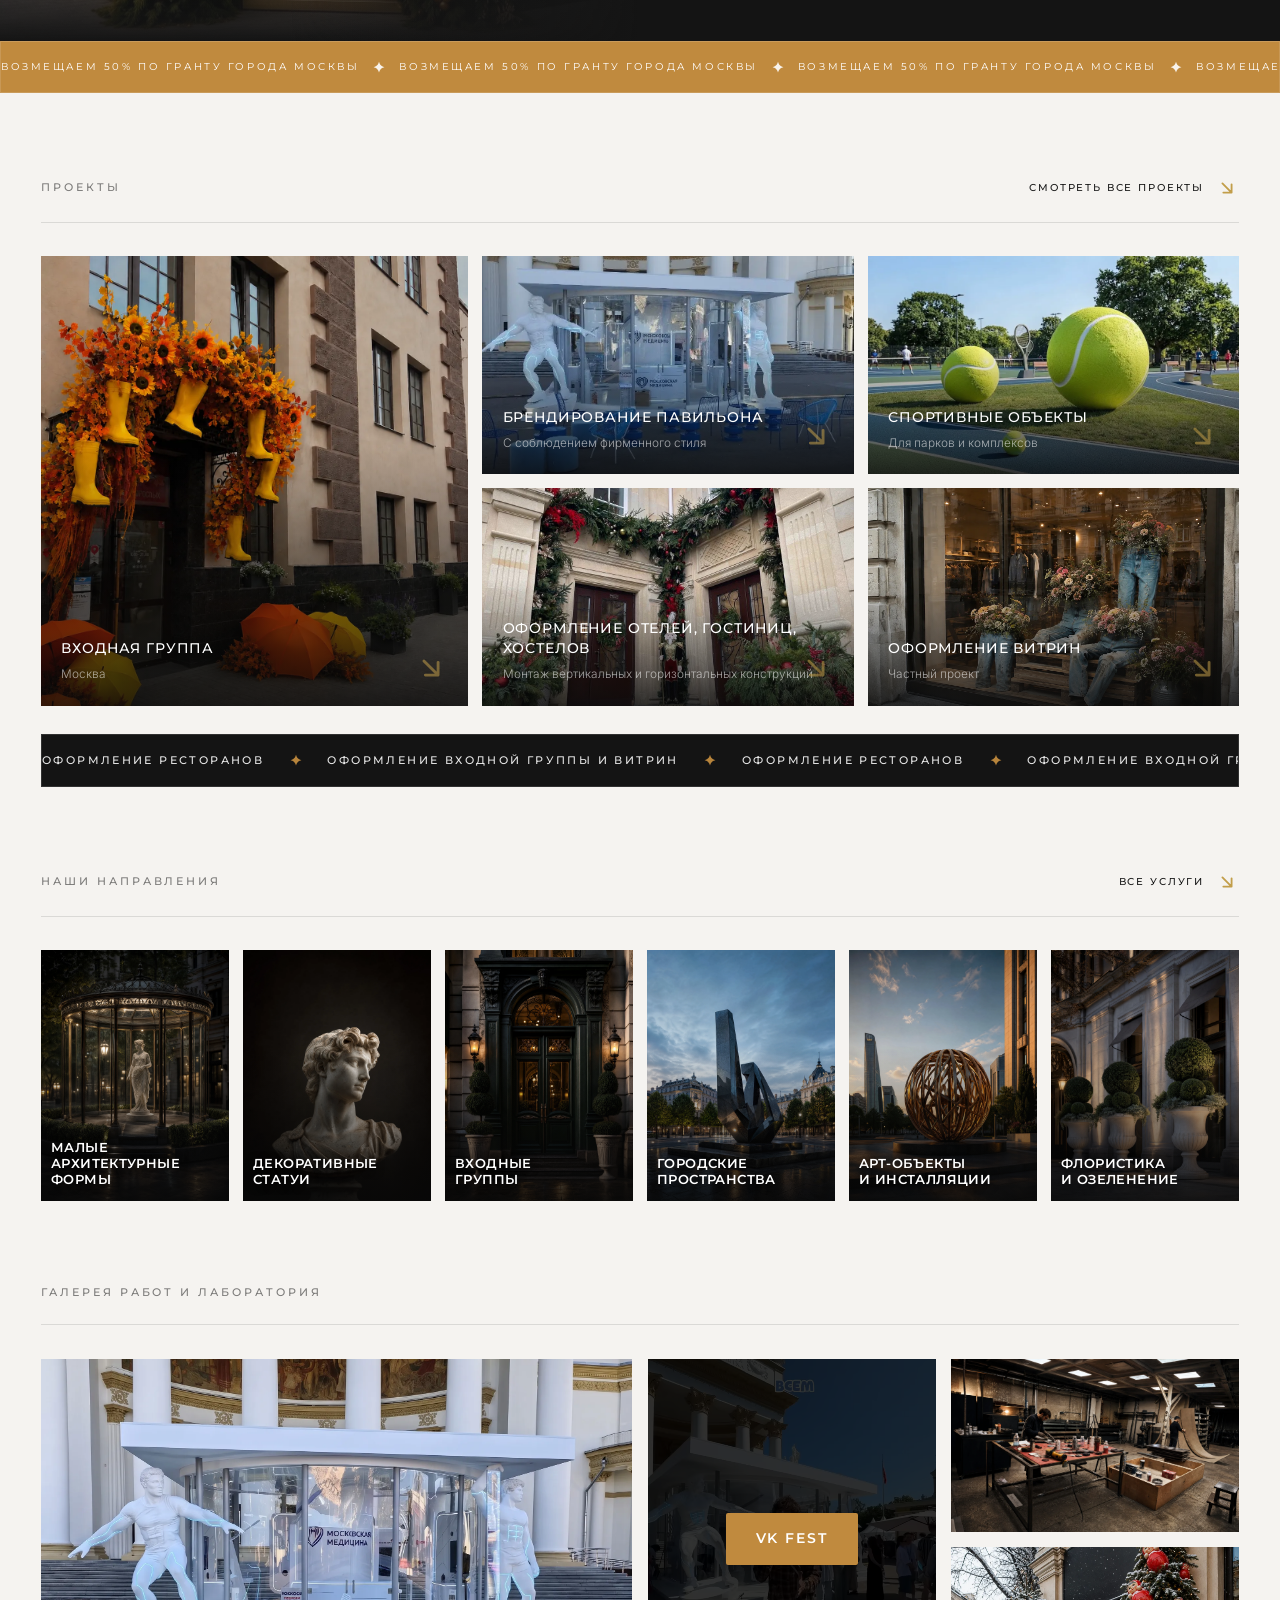
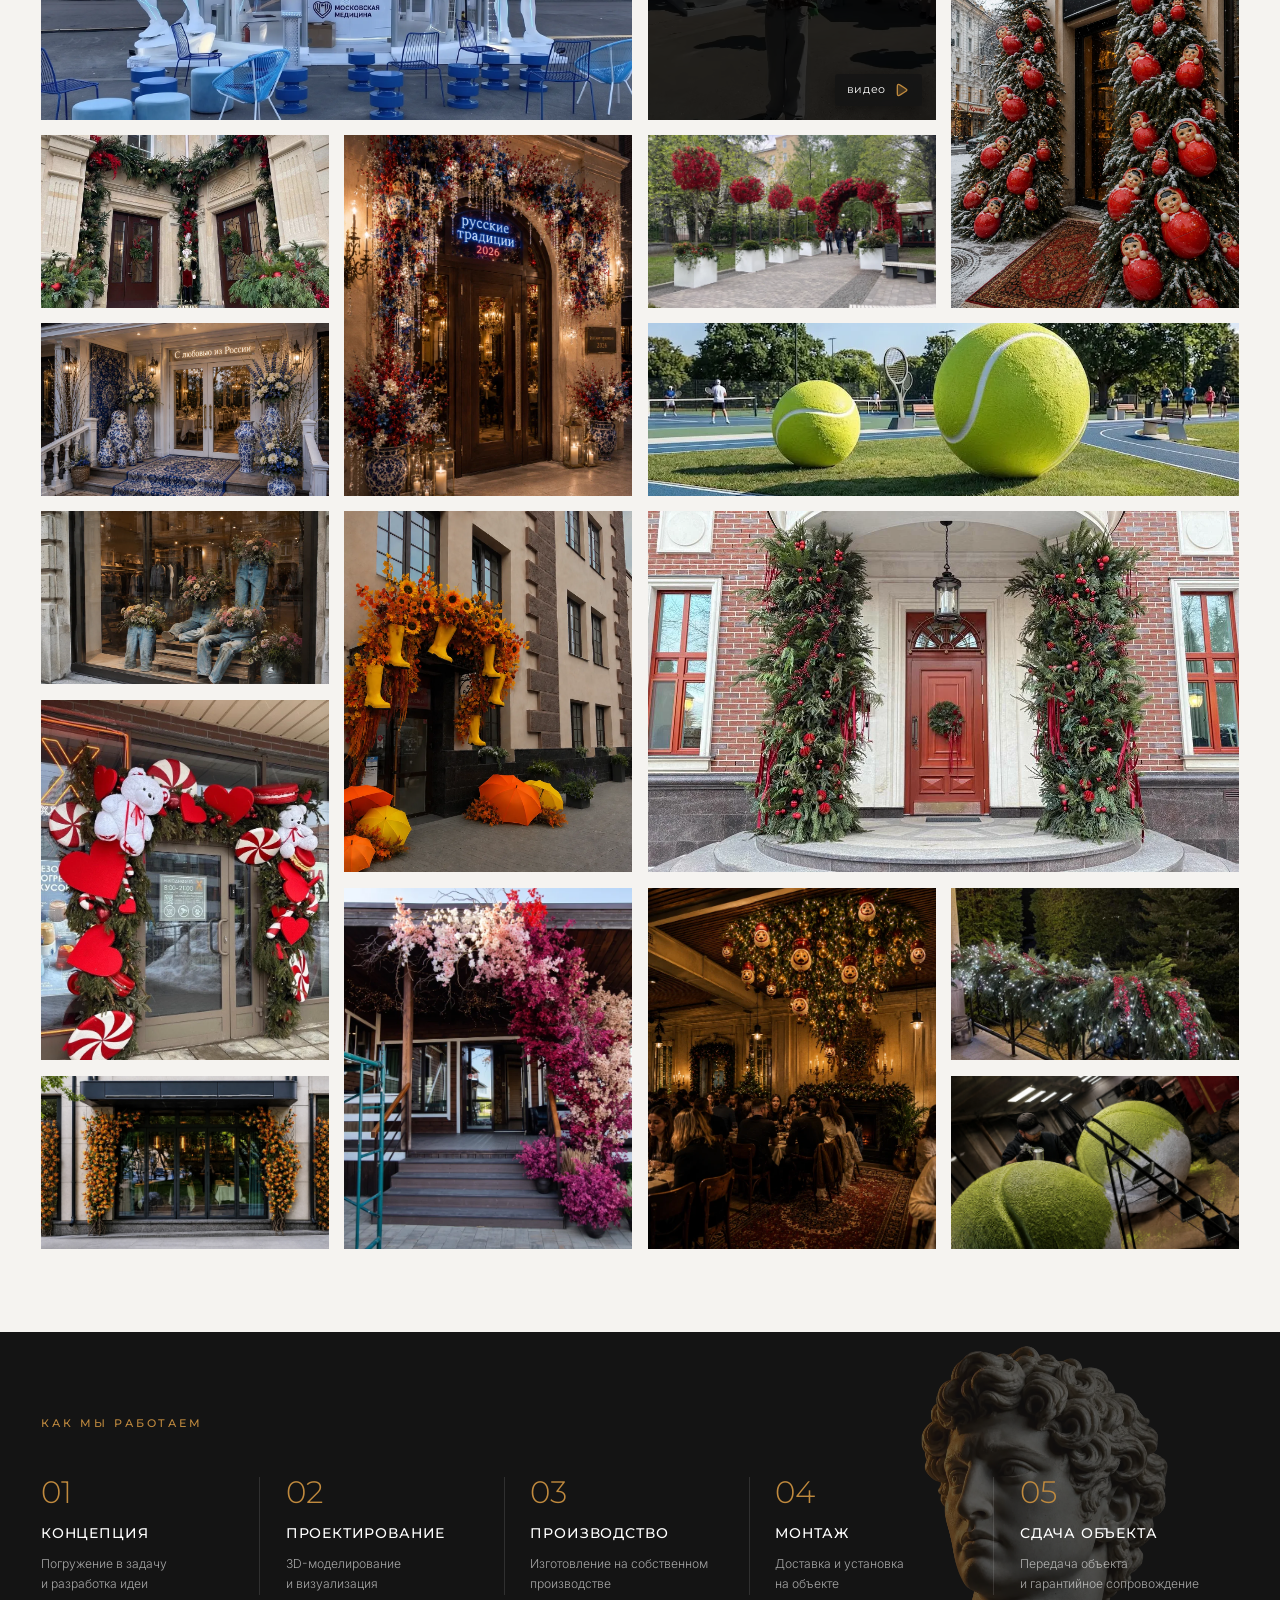
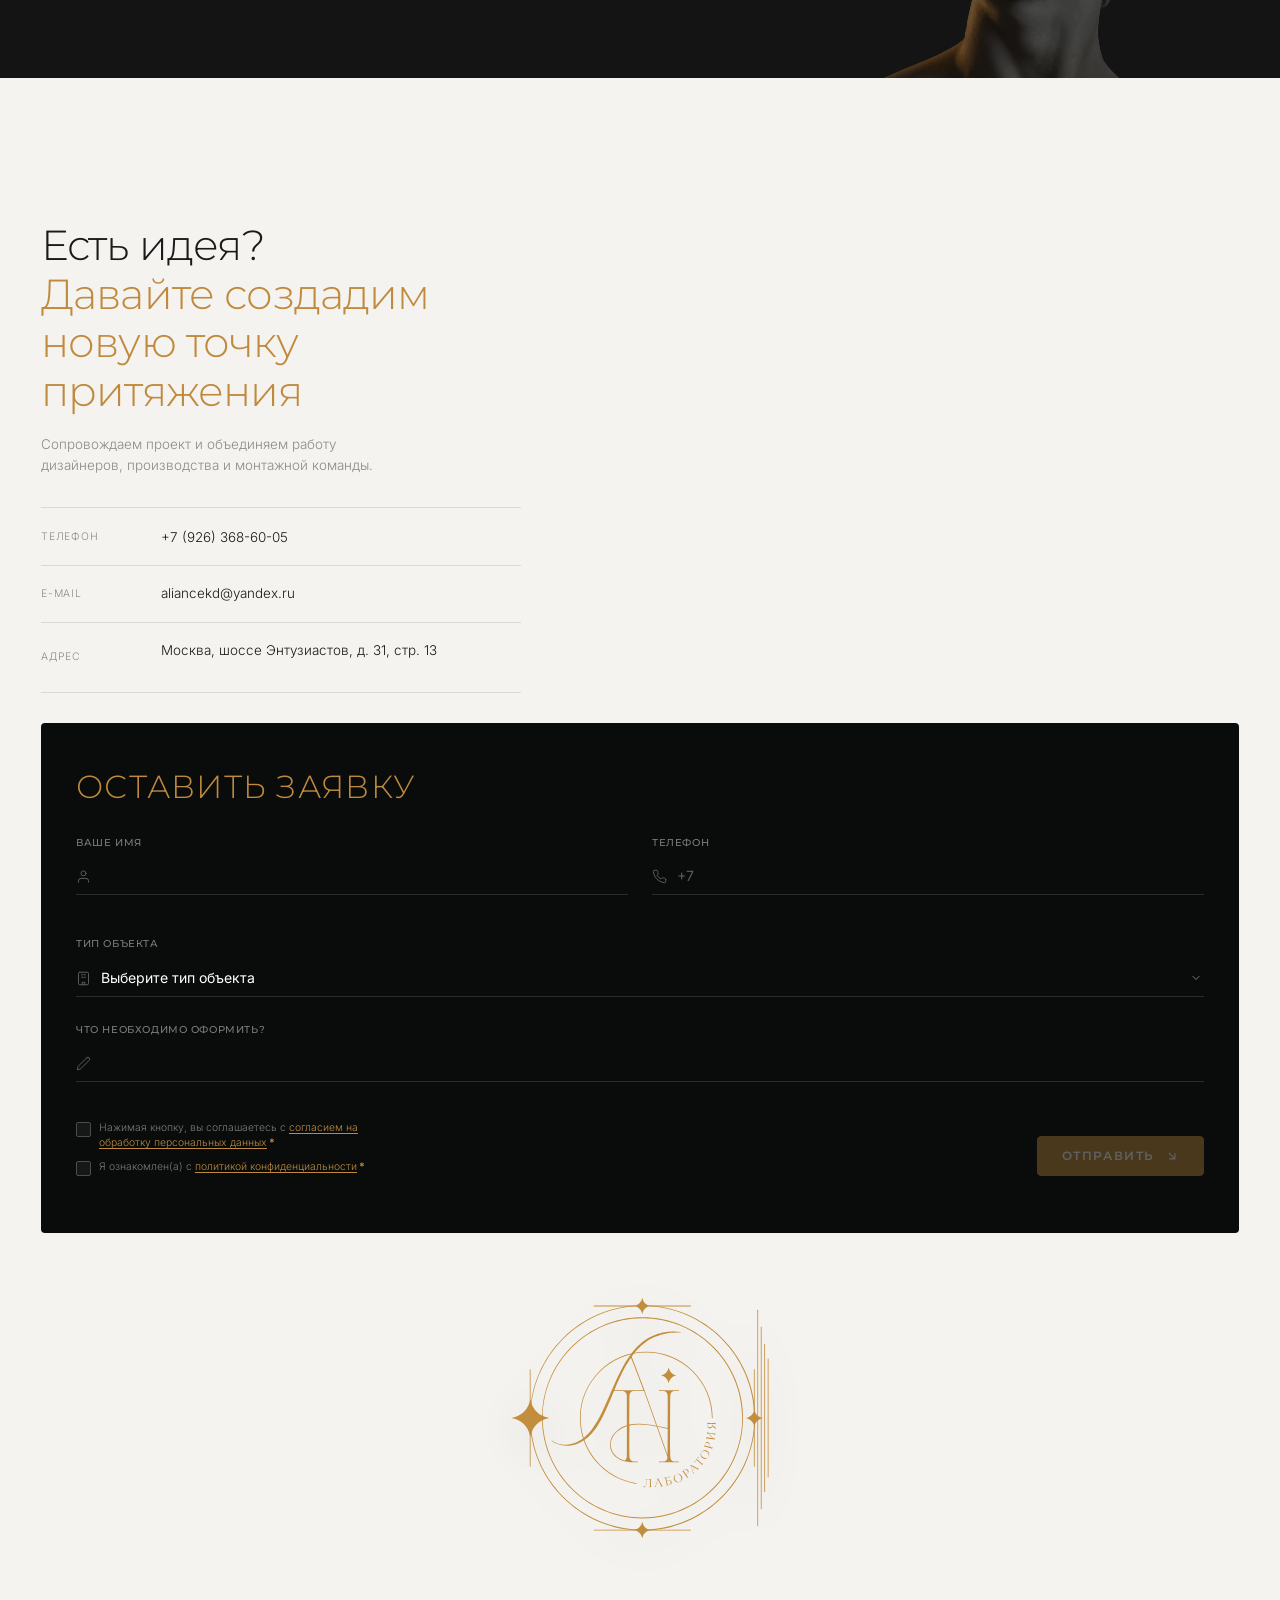
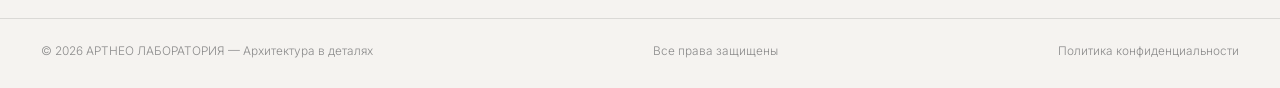
==== commit 1e7d4d2e: "Update hero section text: 3 bullet points with gold spark icons" ====
--- a/index.html
+++ b/index.html
@@ -119,9 +119,20 @@
   <div class="wrap hero__inner">
     <p class="eyebrow reveal">Архитектура в деталях</p>
     <h1 class="reveal">Создаем арт-объекты,<br>которые становятся<br>точками притяжения</h1>
-    <p class="hero__lead reveal">
-      Мы проектируем и оформляем входные группы, оформление витрин, отелей, гостиниц, арт-объекты, малые архитектурные формы, комплексное оформление и озеленение офисных пространств
-    </p>
+    <ul class="hero__lead reveal">
+      <li class="hero__lead-item">
+        <svg class="hero__star" viewBox="0 0 100 100"><path d="M50,6.21l5.27,14.24c3.81,10.29,15.34,21.82,25.63,25.63l14.24,5.27-14.24,5.27c-10.29,3.81-21.82,15.34-25.63,25.63l-5.27,14.24-5.27-14.24c-3.81-10.29-15.34-21.82-25.63-25.63l-14.24-5.27,14.24-5.27c10.29-3.81,21.82-15.34,25.63-25.63l5.27-14.24Z"/></svg>
+        <span>Мы проектируем и оформляем входные группы и витрины отелей, гостиниц, ресторанов.</span>
+      </li>
+      <li class="hero__lead-item">
+        <svg class="hero__star" viewBox="0 0 100 100"><path d="M50,6.21l5.27,14.24c3.81,10.29,15.34,21.82,25.63,25.63l14.24,5.27-14.24,5.27c-10.29,3.81-21.82,15.34-25.63,25.63l-5.27,14.24-5.27-14.24c-3.81-10.29-15.34-21.82-25.63-25.63l-14.24-5.27,14.24-5.27c10.29-3.81,21.82-15.34,25.63-25.63l5.27-14.24Z"/></svg>
+        <span>Изготавливаем Арт-объекты и малые архитектурные формы.</span>
+      </li>
+      <li class="hero__lead-item">
+        <svg class="hero__star" viewBox="0 0 100 100"><path d="M50,6.21l5.27,14.24c3.81,10.29,15.34,21.82,25.63,25.63l14.24,5.27-14.24,5.27c-10.29,3.81-21.82,15.34-25.63,25.63l-5.27,14.24-5.27-14.24c-3.81-10.29-15.34-21.82-25.63-25.63l-14.24-5.27,14.24-5.27c10.29-3.81,21.82-15.34,25.63-25.63l5.27-14.24Z"/></svg>
+        <span>Реализуем комплексное озеленение офисных пространств.</span>
+      </li>
+    </ul>
     <div class="hero__actions reveal">
       <a href="#projects" class="btn btn--gold">Смотреть проекты</a>
       <a href="#contacts" class="btn btn--link">Получить консультацию <img src="assets/icons/ui-arrow.svg" alt=""></a>
--- a/css/styles.css
+++ b/css/styles.css
@@ -106,9 +106,35 @@
   background:linear-gradient(90deg,rgba(10,10,10,.94) 0%,rgba(10,10,10,.72) 38%,rgba(10,10,10,.15) 78%),
              linear-gradient(rgba(10,10,10,.55),rgba(10,10,10,.2) 40%,rgba(10,10,10,.75))}
 .hero__inner{position:relative;z-index:2;padding-top:var(--head)}
-.hero h1{margin-bottom:26px;max-width:14em}
-.hero__lead{color:var(--txt-light);font-size:.92rem;line-height:1.95;margin-bottom:34px;max-width:540px}
-.hero__actions{display:flex;flex-wrap:wrap;align-items:center;gap:clamp(14px,2vw,34px)}
+.hero__lead{
+  color:var(--txt-light);
+  font-size:.92rem;
+  line-height:1.6;
+  margin:0 0 34px 0;
+  padding:0;
+  list-style:none;
+  display:flex;
+  flex-direction:column;
+  gap:12px;
+  max-width:580px;
+}
+.hero__lead-item{
+  display:flex;
+  align-items:flex-start;
+  gap:12px;
+}
+.hero__star{
+  width:11px;
+  height:11px;
+  min-width:11px;
+  min-height:11px;
+  fill:var(--gold);
+  margin-top:5px;
+  flex-shrink:0;
+  opacity:.9;
+  display:inline-block;
+  vertical-align:middle;
+}
 .marquee{position:absolute;left:0;bottom:0;width:100%;z-index:2;overflow:hidden;
   display:flex;white-space:nowrap;padding:16px 0;
   border-top:1px solid rgba(255,255,255,.06);background:rgba(10,10,10,.4)}
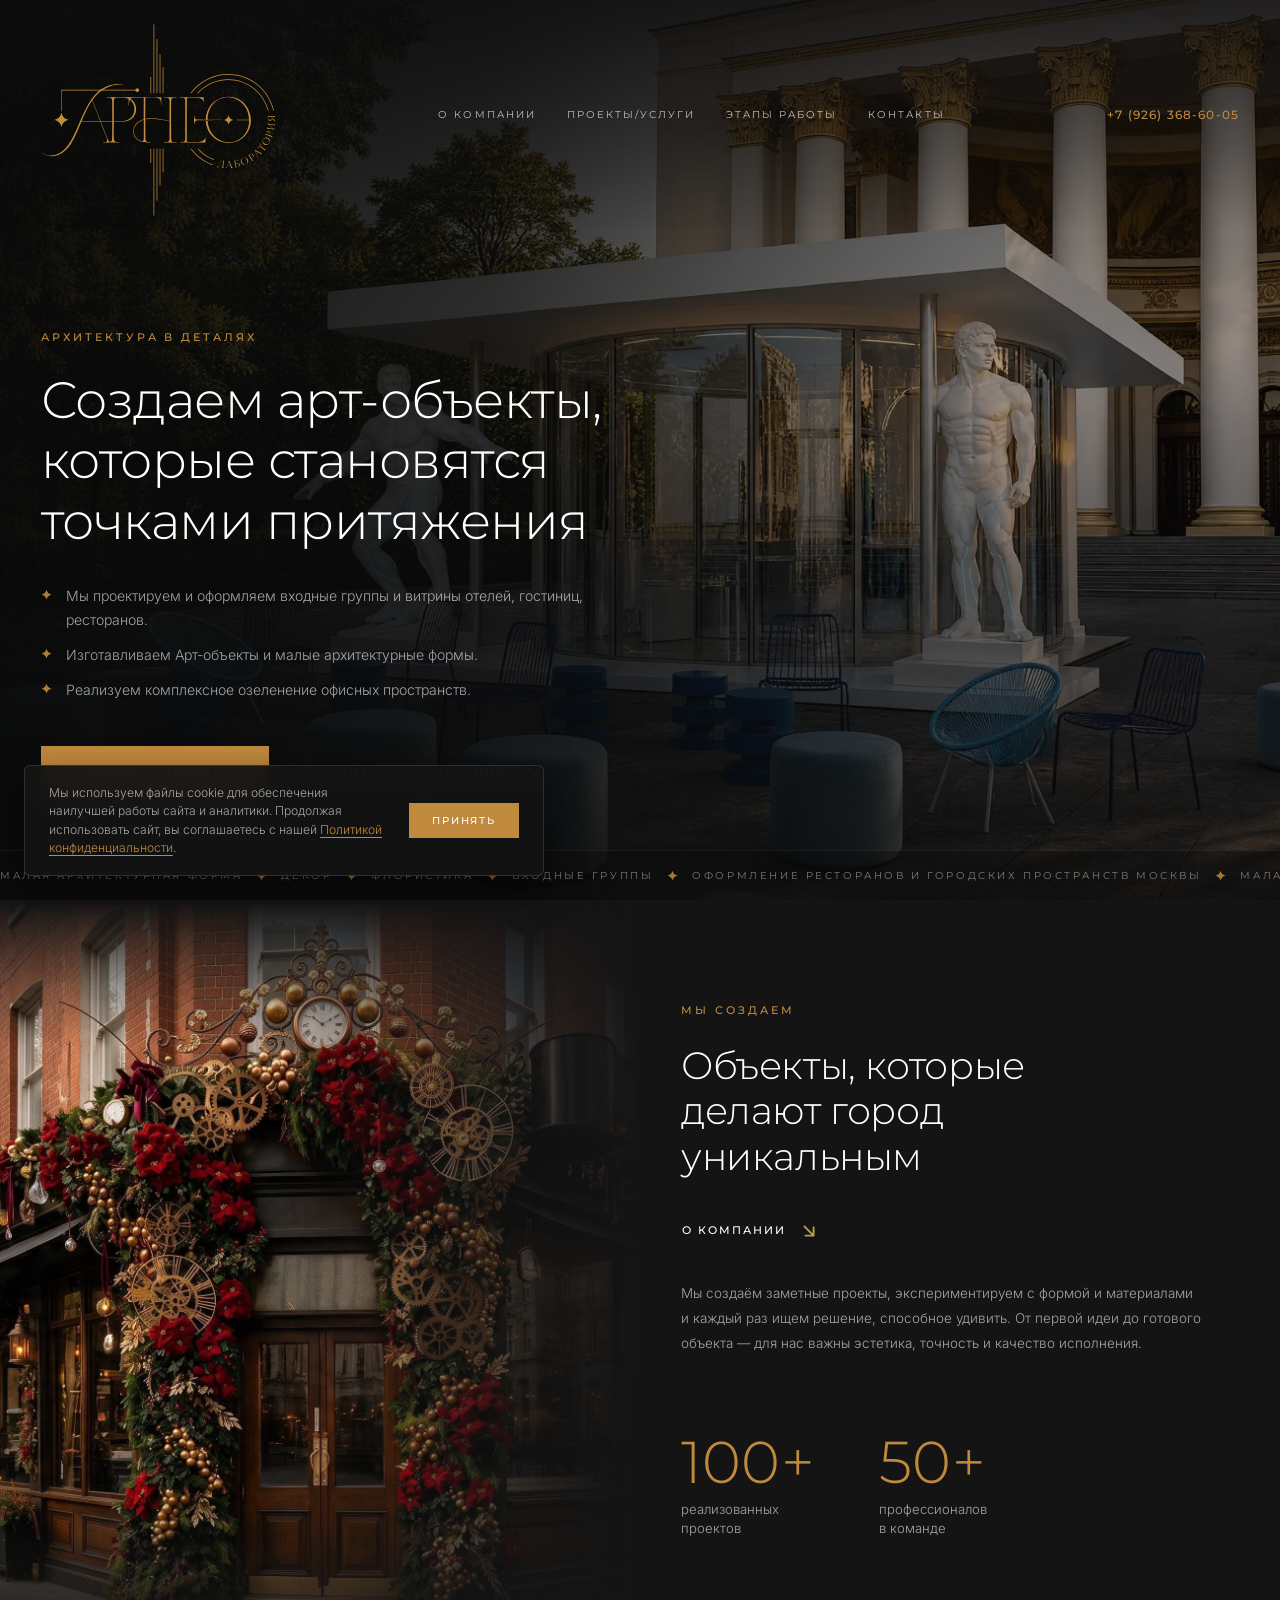
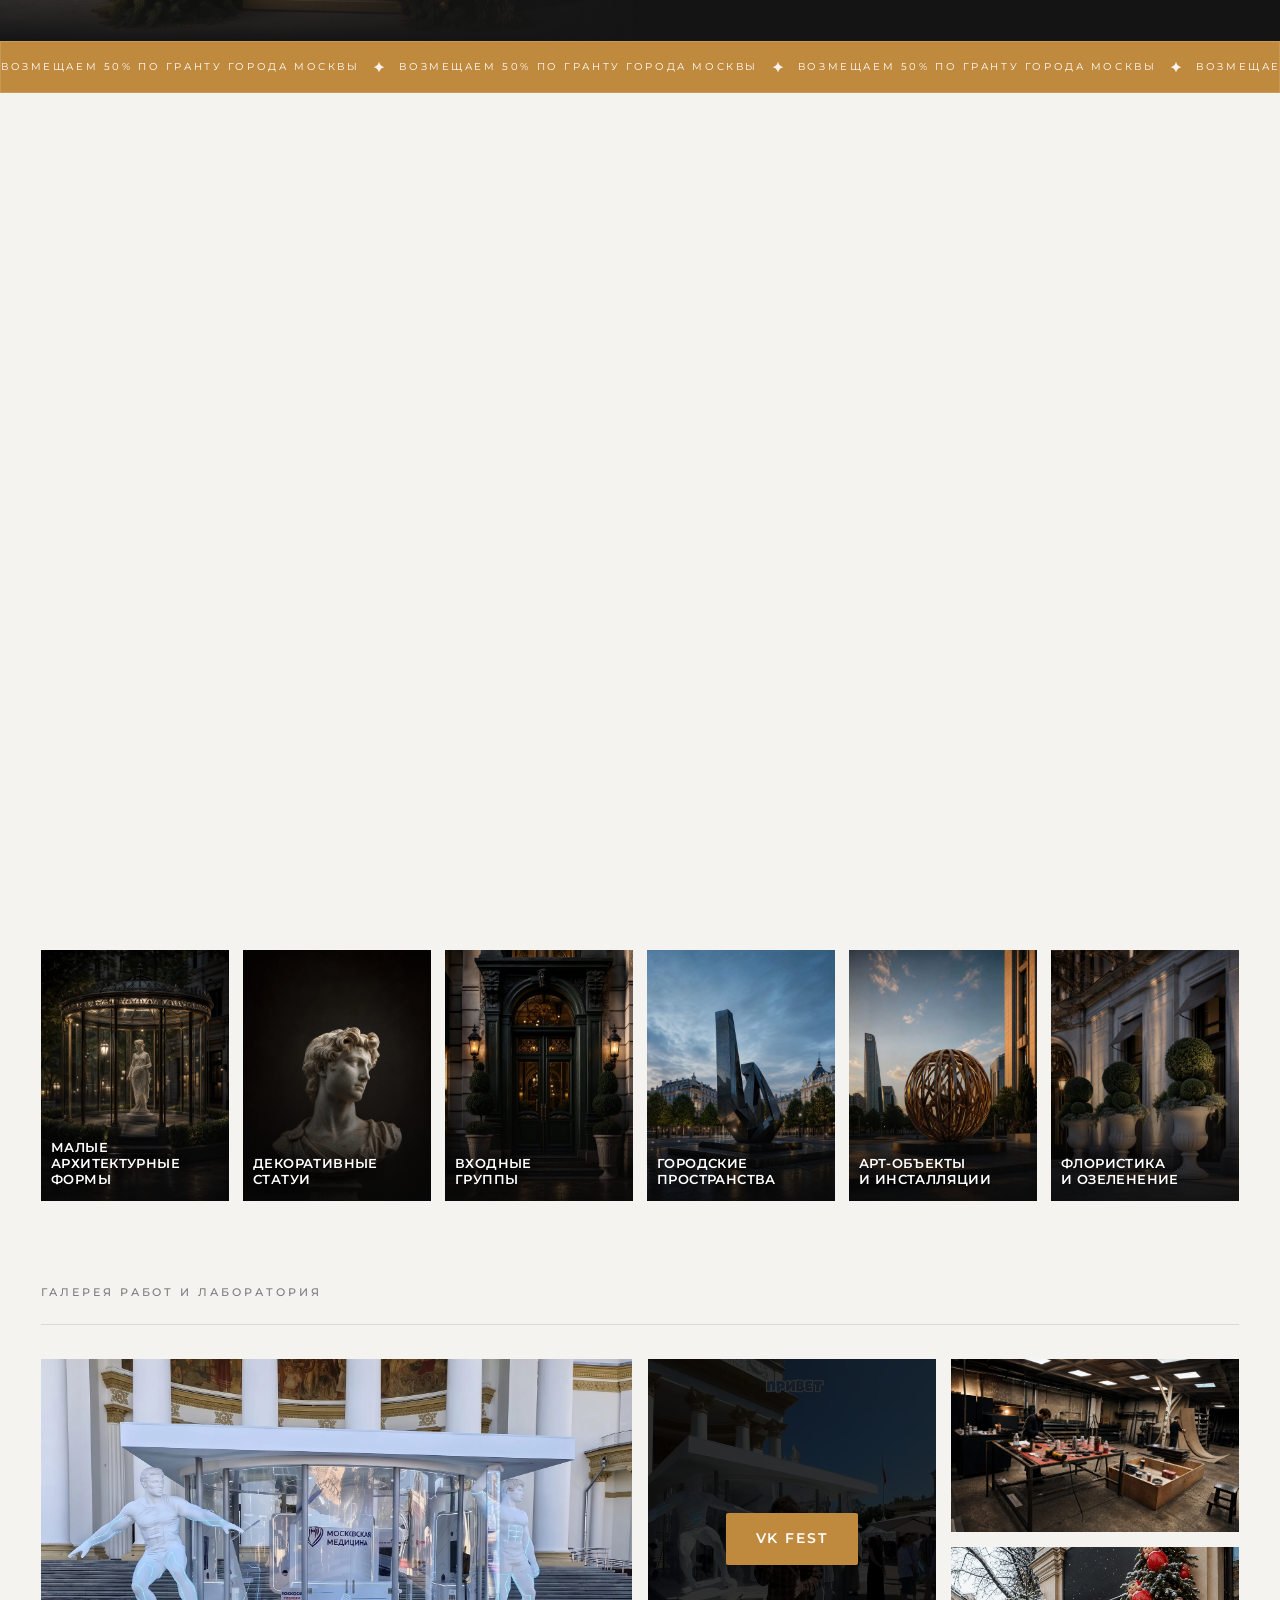
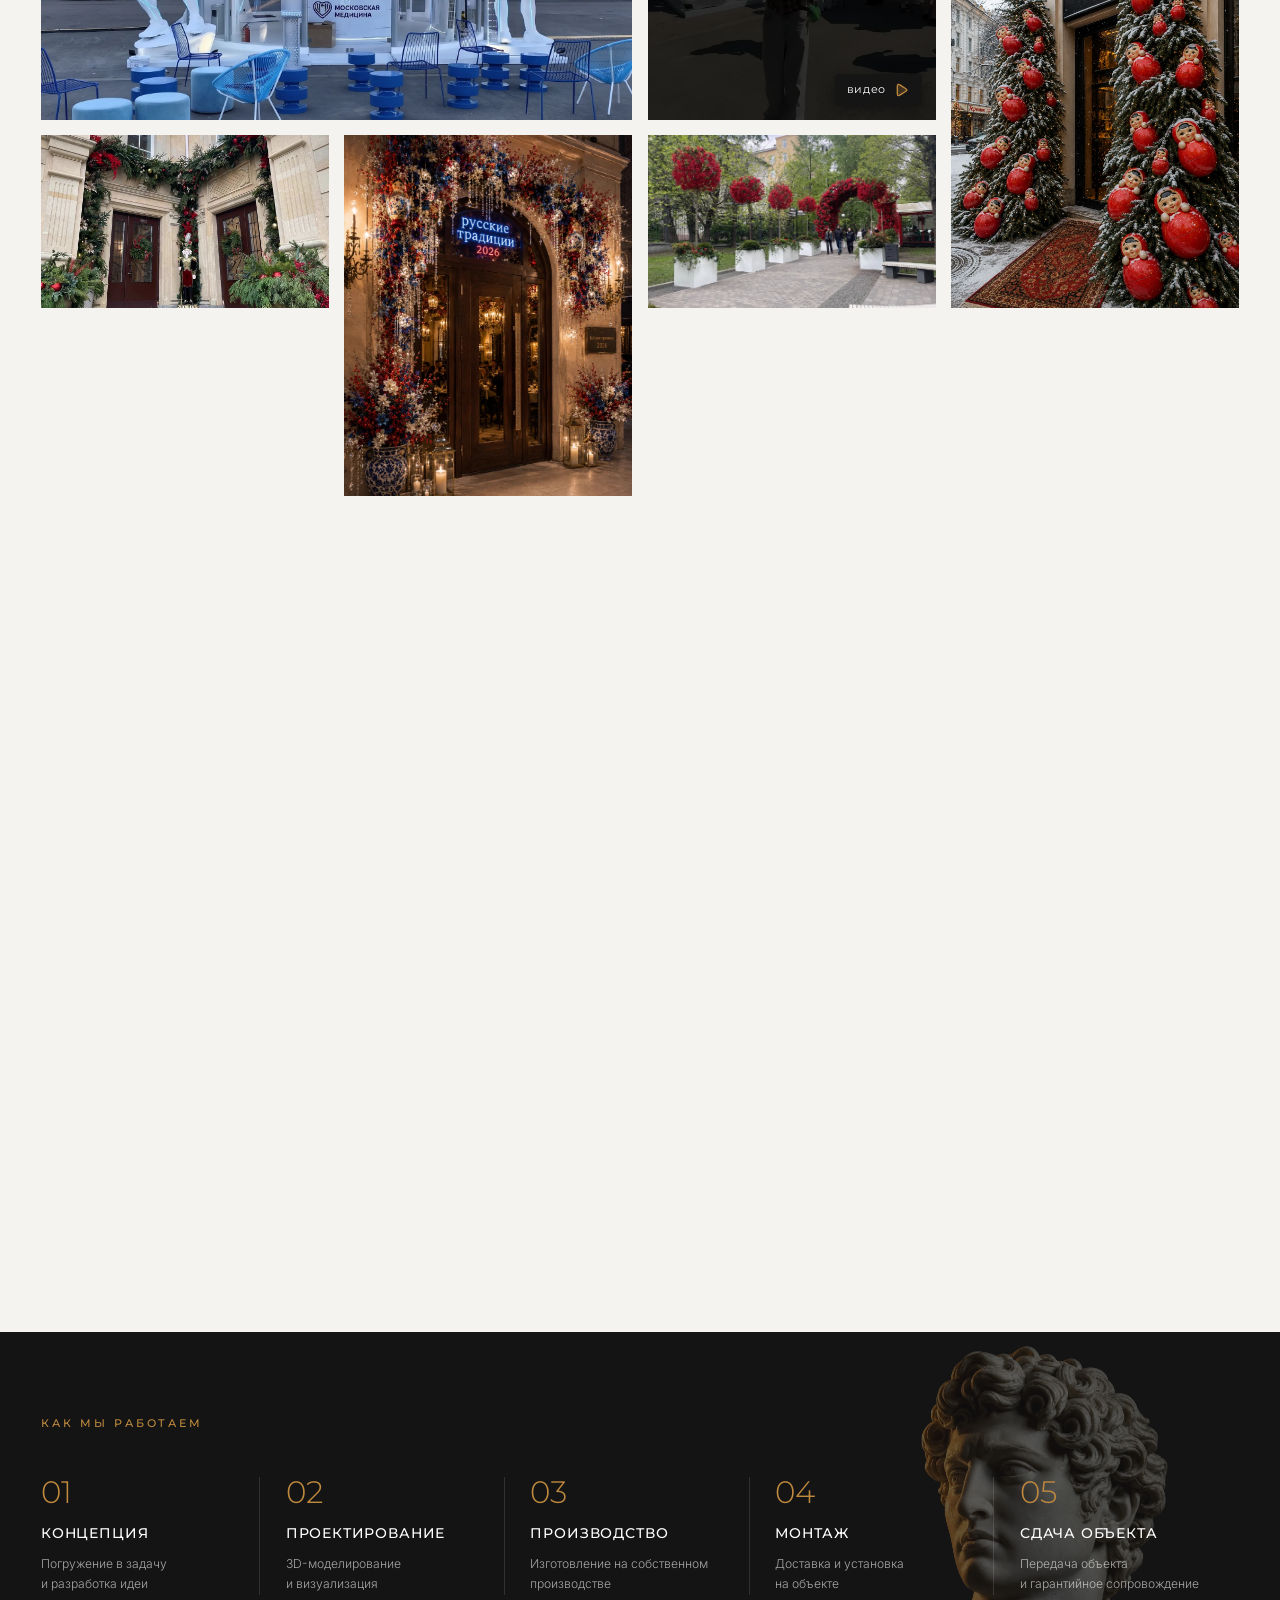
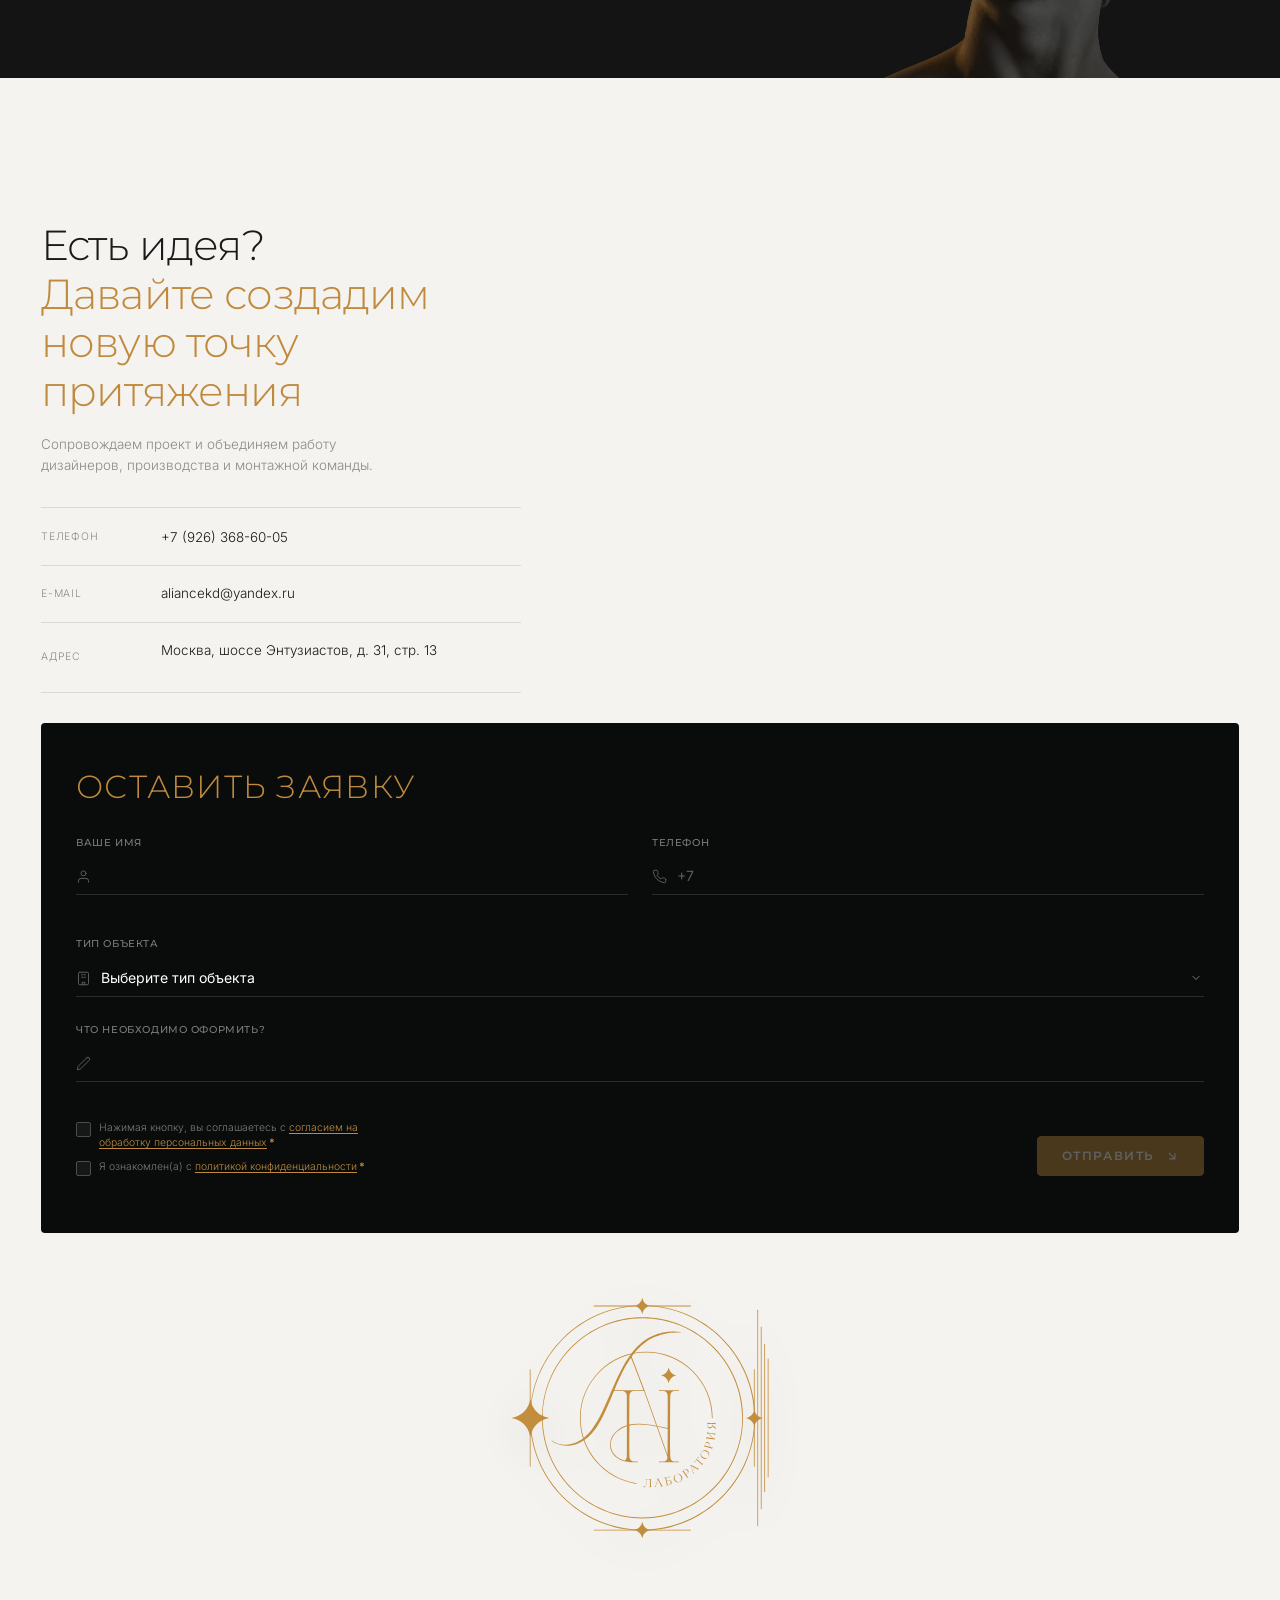
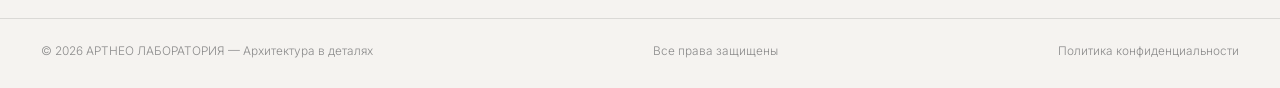
==== commit ad7da1c3: "Update gallery with gold stars entrance photo and remove parks option from form" ====
--- a/index.html
+++ b/index.html
@@ -397,7 +397,7 @@
       <figure class="gcard is-wide is-tall reveal"><img src="assets/gallery/gal-hotel.webp" alt="Оформление отеля" loading="lazy"></figure>
       <figure class="gcard is-tall reveal"><img src="assets/gallery/05.webp" alt="Осеннее оформление фасада" loading="lazy"></figure>
       <figure class="gcard reveal"><img src="assets/gallery/gal-showcase-jeans.webp" alt="Оформление витрины магазина" loading="lazy"></figure>
-      <figure class="gcard is-tall reveal"><img src="assets/gallery/gal-4.webp" alt="Работа 13" loading="lazy"></figure>
+      <figure class="gcard is-tall reveal"><img src="assets/gallery/gal-gold-stars-entrance.webp" alt="Праздничное оформление входной группы золотыми звездами" loading="lazy"></figure>
 
       <figure class="gcard reveal"><img src="assets/gallery/gal-terrace-lights.webp" alt="Оформление террасы гирляндами и хвоей" loading="lazy"></figure>
       <figure class="gcard is-tall reveal"><img src="assets/gallery/gal-tree-ceiling.webp" alt="Интерьерное оформление ресторана" loading="lazy"></figure>
@@ -511,7 +511,6 @@
               <option value="Отели и гостиницы">Отели и гостиницы</option>
               <option value="Витрины">Витрины</option>
               <option value="Входные группы">Входные группы</option>
-              <option value="Парки и общественные пространства">Парки и общественные пространства</option>
               <option value="Офисные пространства">Офисные пространства</option>
               <option value="ТЦ и моллы">ТЦ и моллы</option>
               <option value="Другое">Другое</option>
--- a/css/styles.css
+++ b/css/styles.css
@@ -106,22 +106,23 @@
   background:linear-gradient(90deg,rgba(10,10,10,.94) 0%,rgba(10,10,10,.72) 38%,rgba(10,10,10,.15) 78%),
              linear-gradient(rgba(10,10,10,.55),rgba(10,10,10,.2) 40%,rgba(10,10,10,.75))}
 .hero__inner{position:relative;z-index:2;padding-top:var(--head)}
+.hero h1{margin-bottom:clamp(24px,2.6vw,34px);max-width:14em}
 .hero__lead{
   color:var(--txt-light);
-  font-size:.92rem;
-  line-height:1.6;
-  margin:0 0 34px 0;
+  font-size:clamp(.88rem,0.95vw,.96rem);
+  line-height:1.65;
+  margin:0 0 clamp(32px,3.4vw,44px) 0;
   padding:0;
   list-style:none;
   display:flex;
   flex-direction:column;
   gap:12px;
-  max-width:580px;
+  max-width:600px;
 }
 .hero__lead-item{
   display:flex;
   align-items:flex-start;
-  gap:12px;
+  gap:14px;
 }
 .hero__star{
   width:11px;
@@ -135,6 +136,7 @@
   display:inline-block;
   vertical-align:middle;
 }
+.hero__actions{display:flex;flex-wrap:wrap;align-items:center;gap:clamp(14px,2vw,34px)}
 .marquee{position:absolute;left:0;bottom:0;width:100%;z-index:2;overflow:hidden;
   display:flex;white-space:nowrap;padding:16px 0;
   border-top:1px solid rgba(255,255,255,.06);background:rgba(10,10,10,.4)}
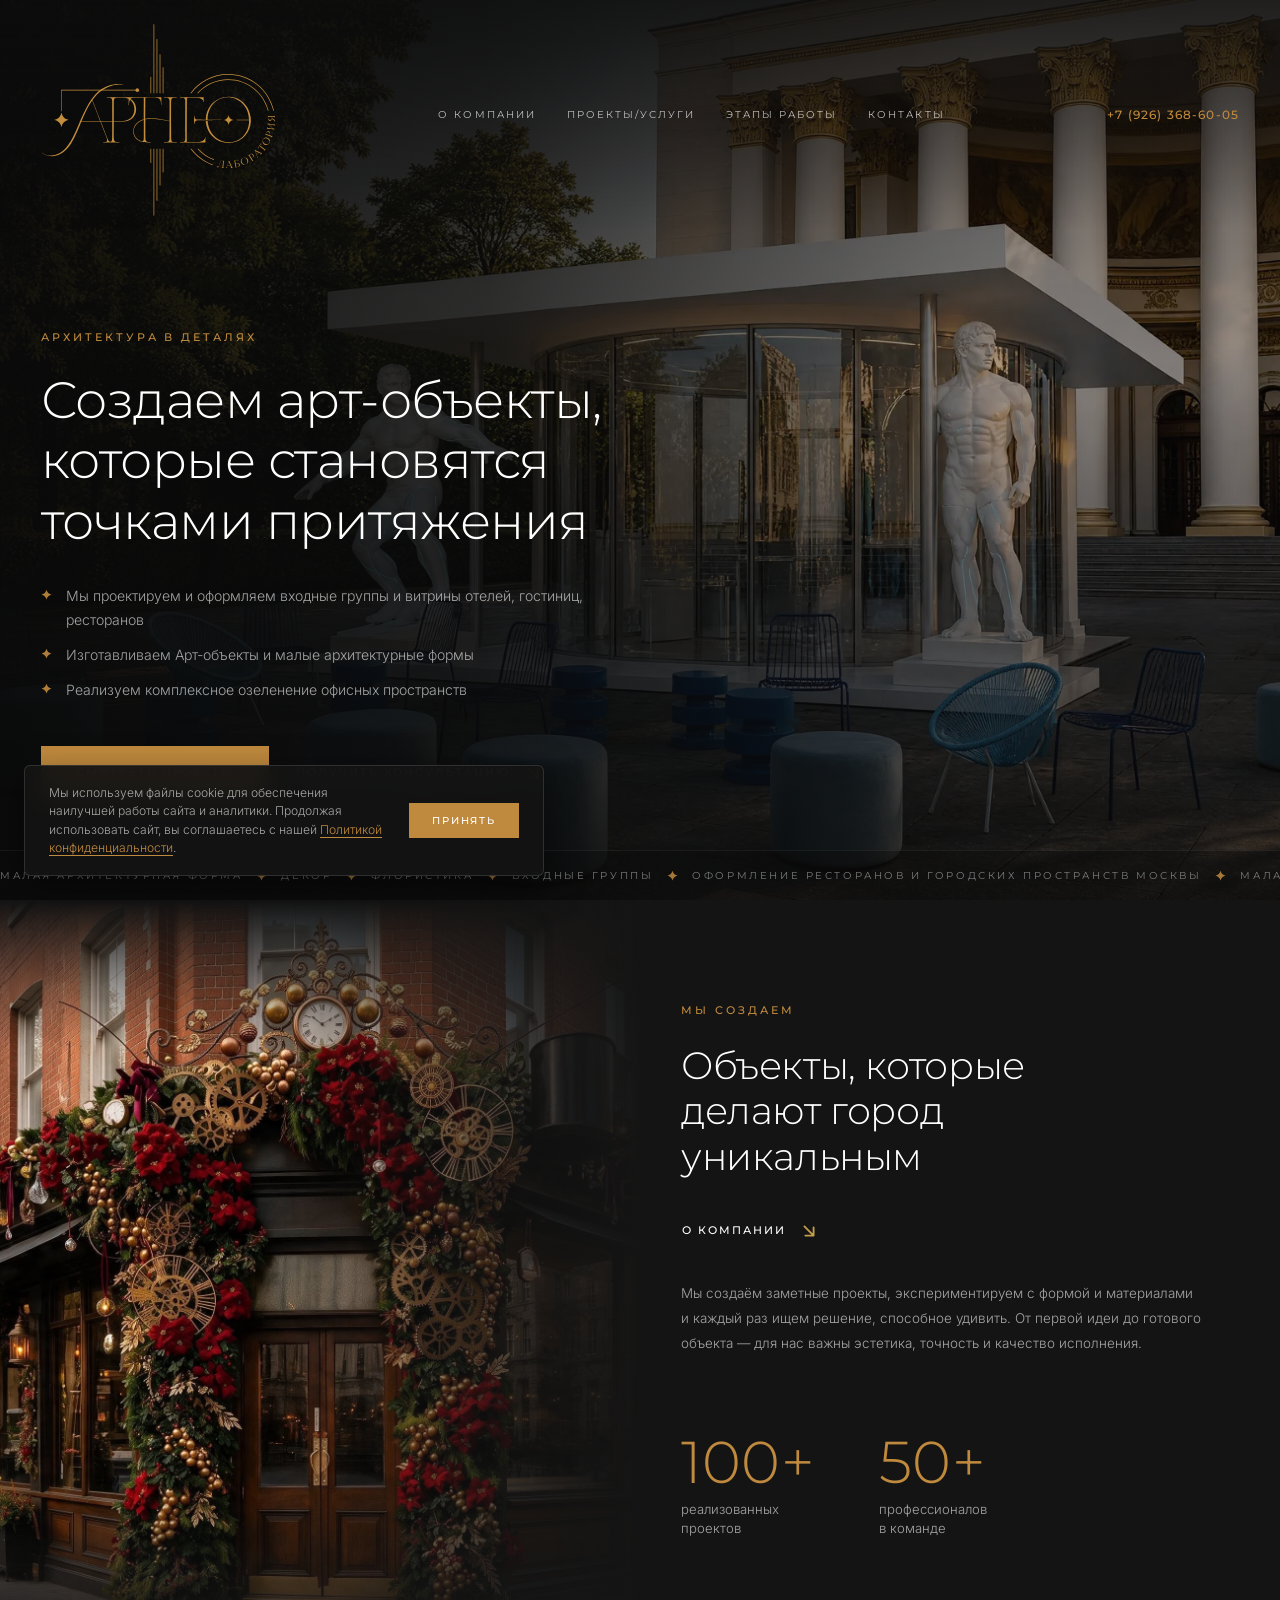
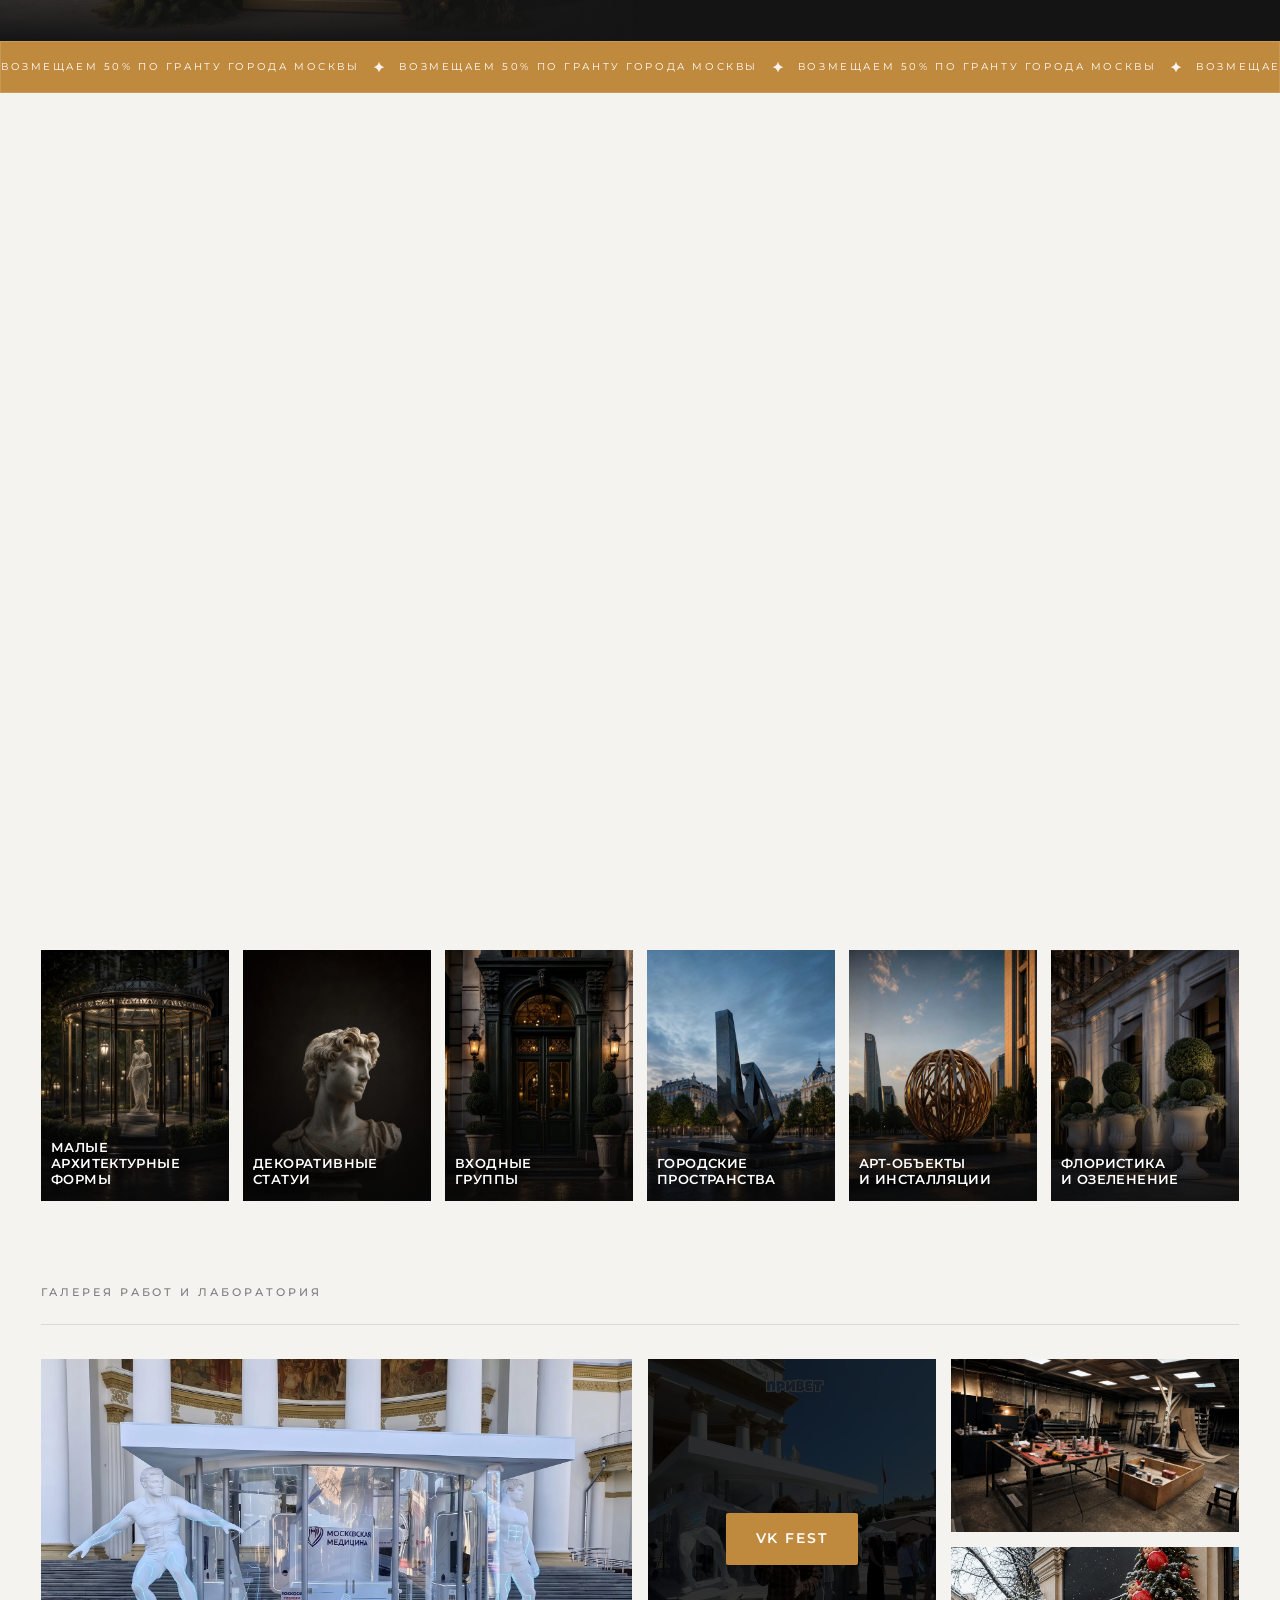
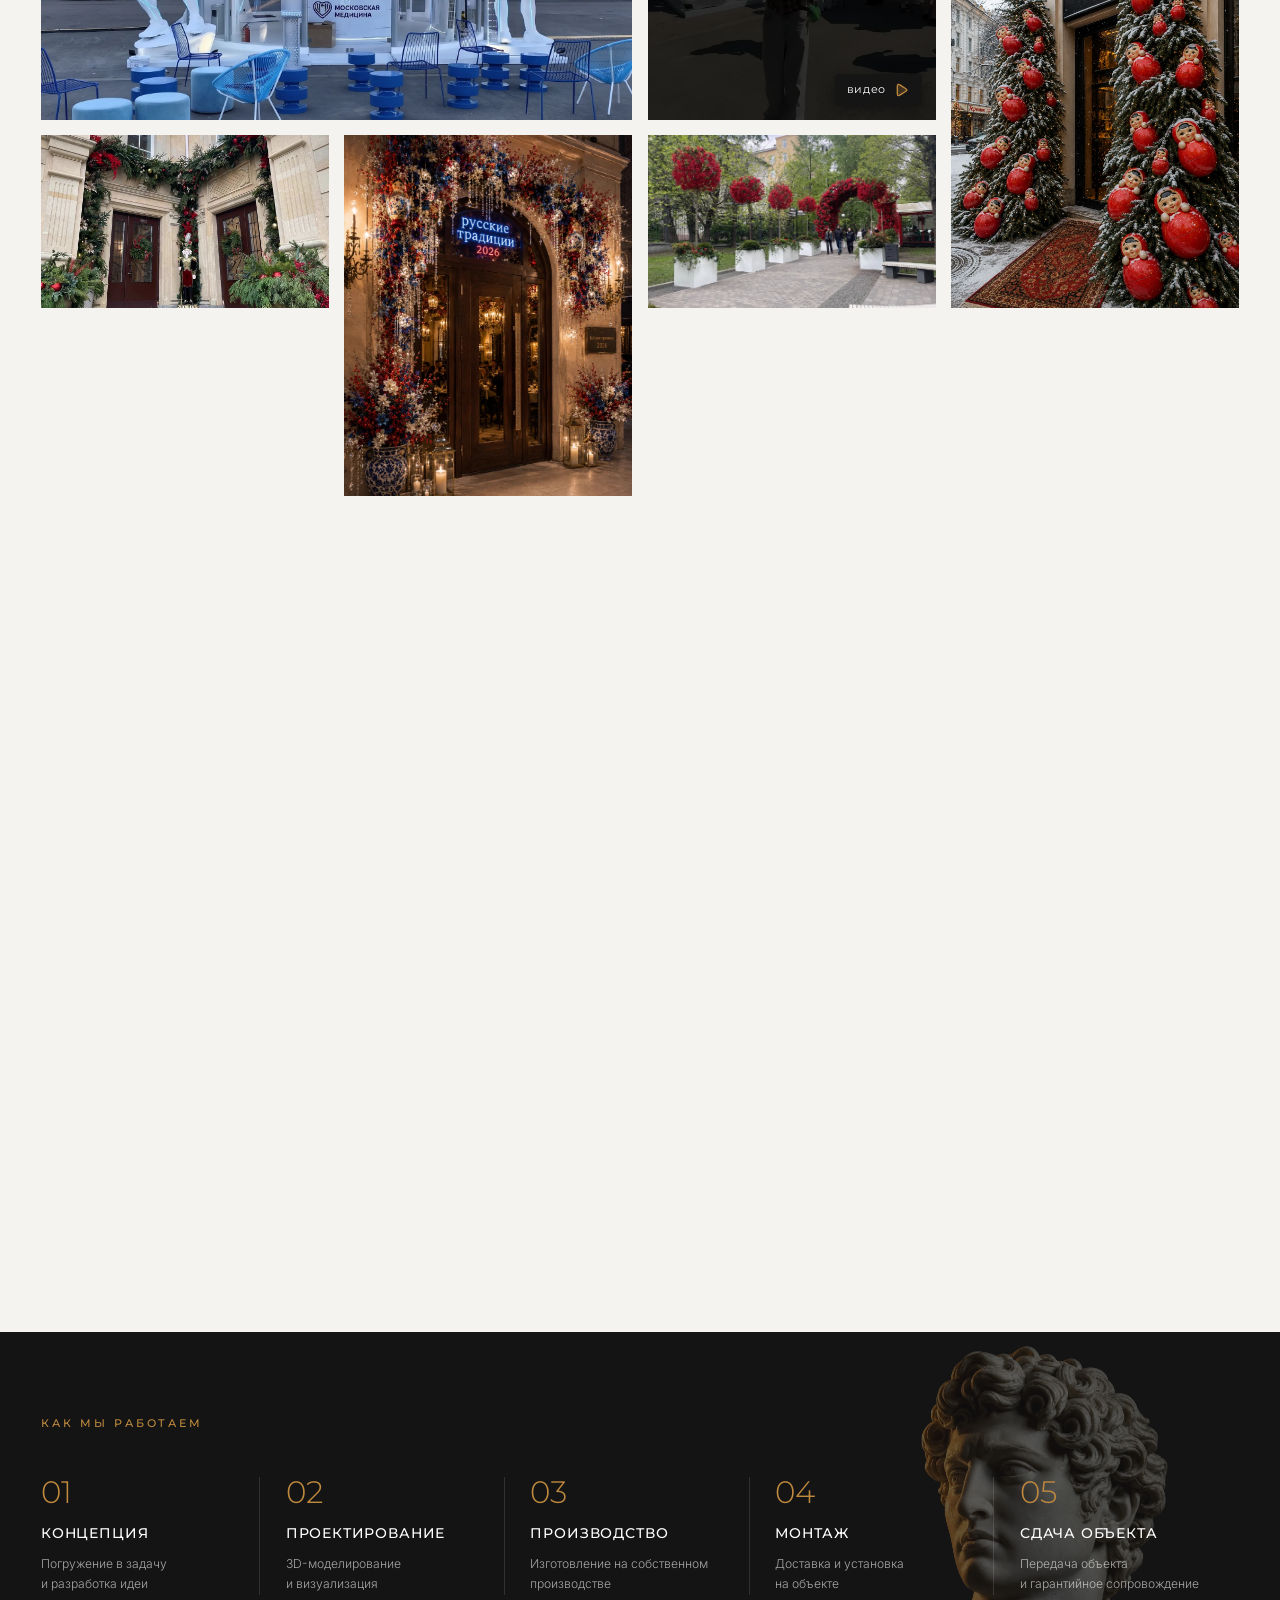
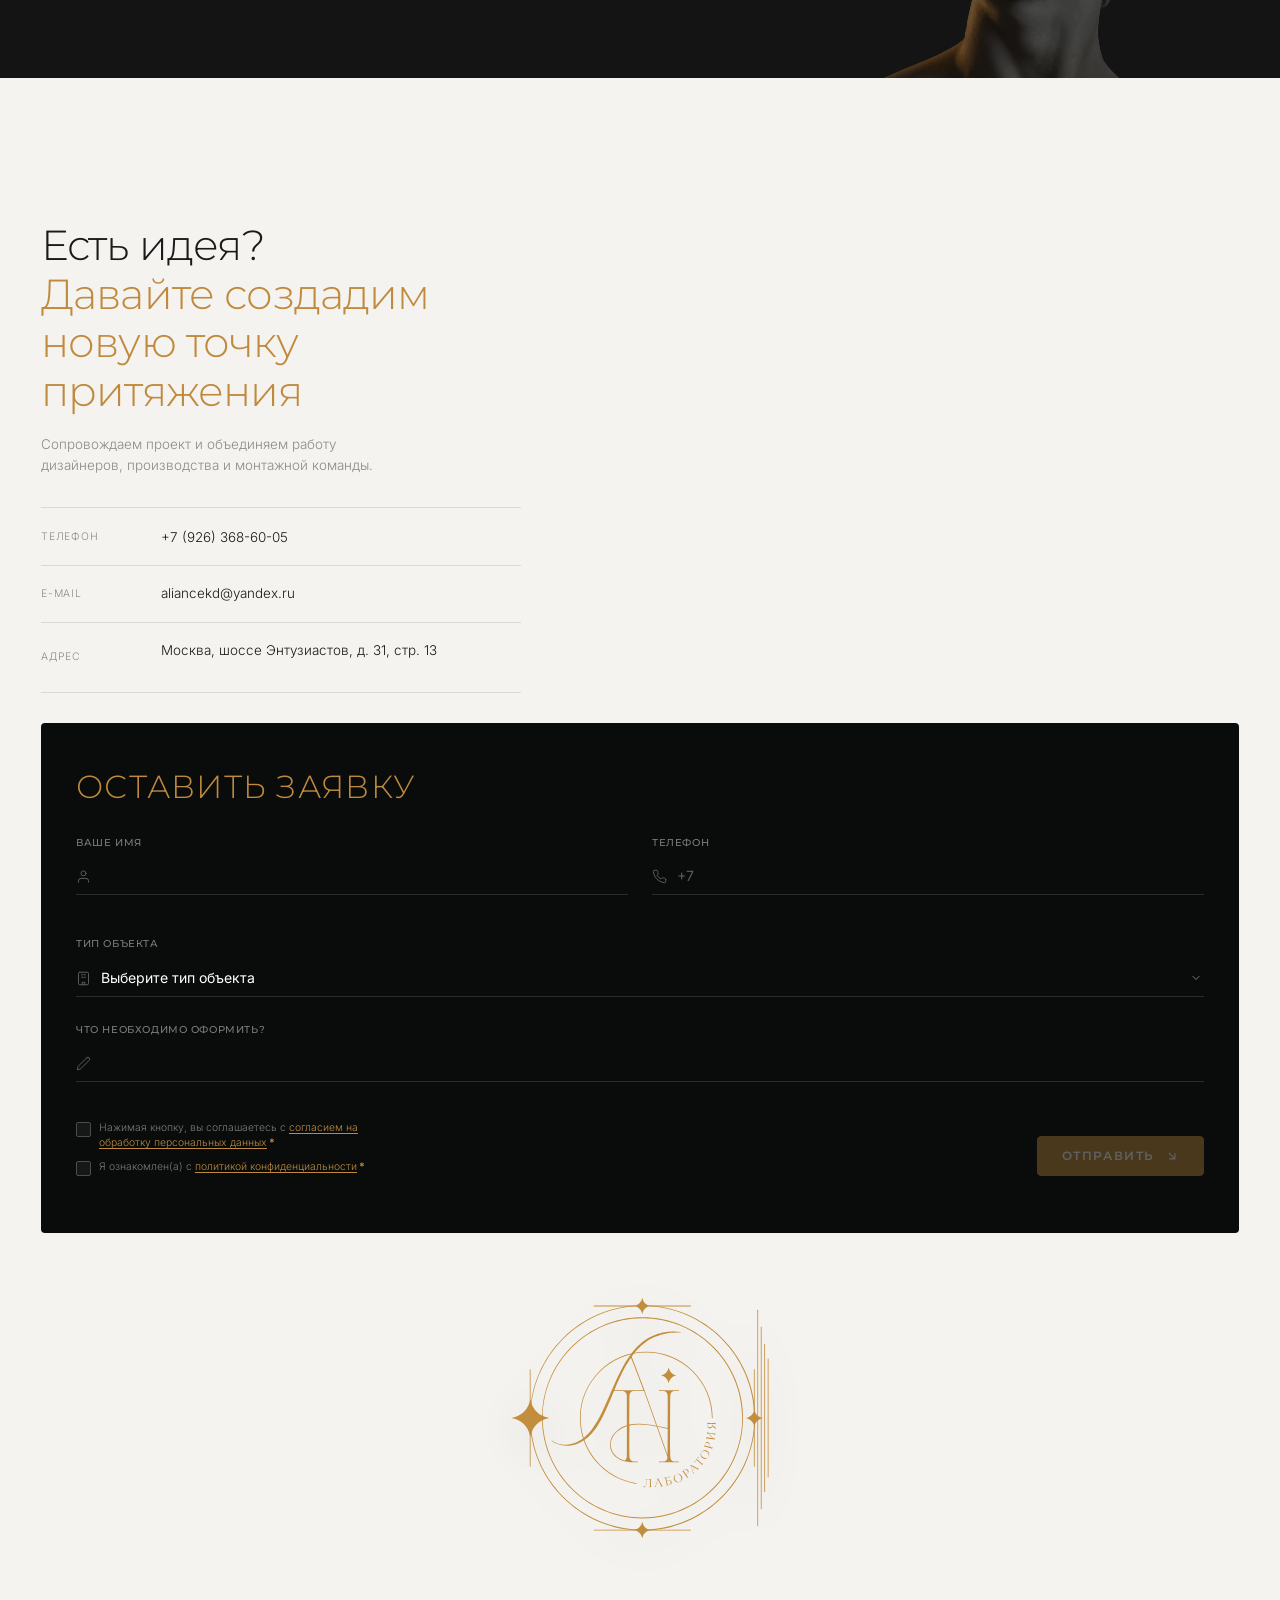
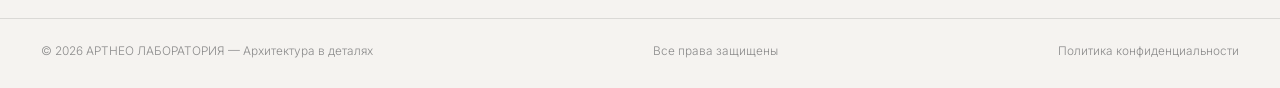
==== commit ddd069f2: "Remove trailing periods from hero section bullet points" ====
--- a/index.html
+++ b/index.html
@@ -122,15 +122,15 @@
     <ul class="hero__lead reveal">
       <li class="hero__lead-item">
         <svg class="hero__star" viewBox="0 0 100 100"><path d="M50,6.21l5.27,14.24c3.81,10.29,15.34,21.82,25.63,25.63l14.24,5.27-14.24,5.27c-10.29,3.81-21.82,15.34-25.63,25.63l-5.27,14.24-5.27-14.24c-3.81-10.29-15.34-21.82-25.63-25.63l-14.24-5.27,14.24-5.27c10.29-3.81,21.82-15.34,25.63-25.63l5.27-14.24Z"/></svg>
-        <span>Мы проектируем и оформляем входные группы и витрины отелей, гостиниц, ресторанов.</span>
+        <span>Мы проектируем и оформляем входные группы и витрины отелей, гостиниц, ресторанов</span>
       </li>
       <li class="hero__lead-item">
         <svg class="hero__star" viewBox="0 0 100 100"><path d="M50,6.21l5.27,14.24c3.81,10.29,15.34,21.82,25.63,25.63l14.24,5.27-14.24,5.27c-10.29,3.81-21.82,15.34-25.63,25.63l-5.27,14.24-5.27-14.24c-3.81-10.29-15.34-21.82-25.63-25.63l-14.24-5.27,14.24-5.27c10.29-3.81,21.82-15.34,25.63-25.63l5.27-14.24Z"/></svg>
-        <span>Изготавливаем Арт-объекты и малые архитектурные формы.</span>
+        <span>Изготавливаем Арт-объекты и малые архитектурные формы</span>
       </li>
       <li class="hero__lead-item">
         <svg class="hero__star" viewBox="0 0 100 100"><path d="M50,6.21l5.27,14.24c3.81,10.29,15.34,21.82,25.63,25.63l14.24,5.27-14.24,5.27c-10.29,3.81-21.82,15.34-25.63,25.63l-5.27,14.24-5.27-14.24c-3.81-10.29-15.34-21.82-25.63-25.63l-14.24-5.27,14.24-5.27c10.29-3.81,21.82-15.34,25.63-25.63l5.27-14.24Z"/></svg>
-        <span>Реализуем комплексное озеленение офисных пространств.</span>
+        <span>Реализуем комплексное озеленение офисных пространств</span>
       </li>
     </ul>
     <div class="hero__actions reveal">
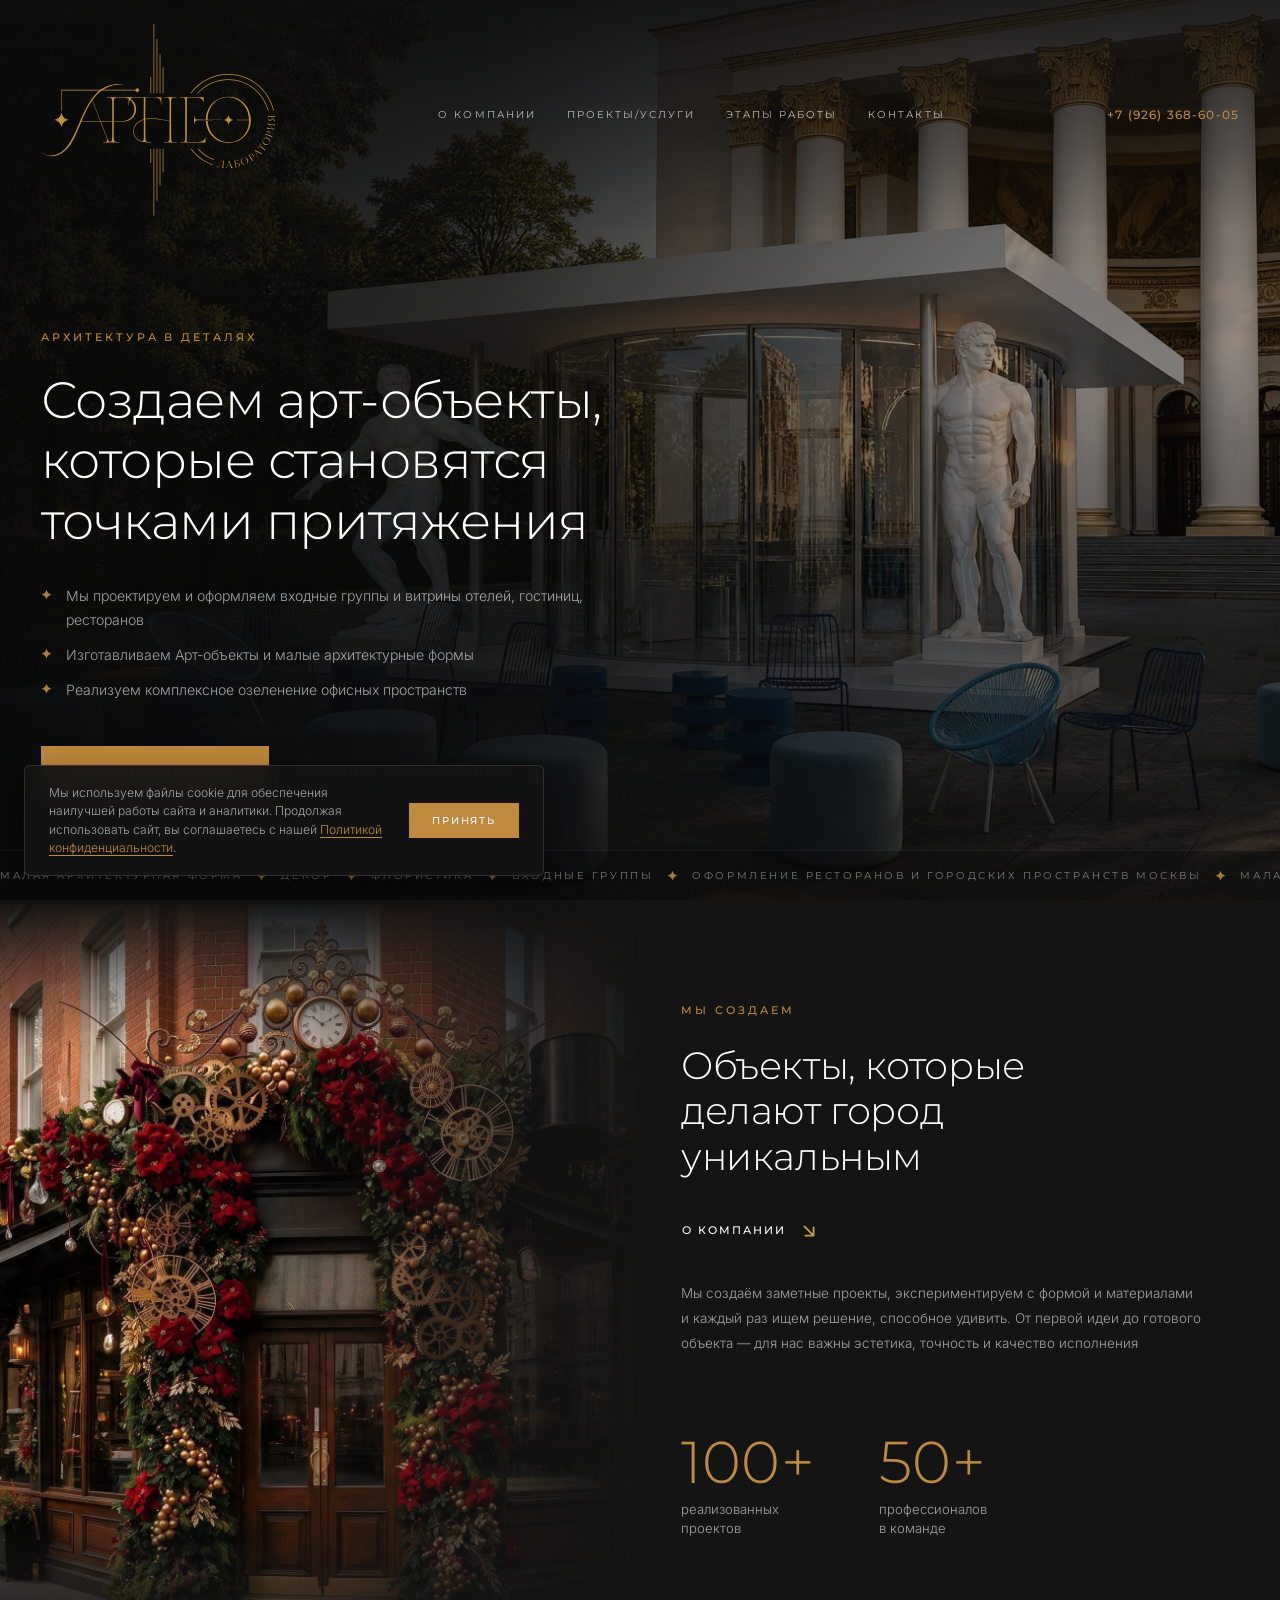
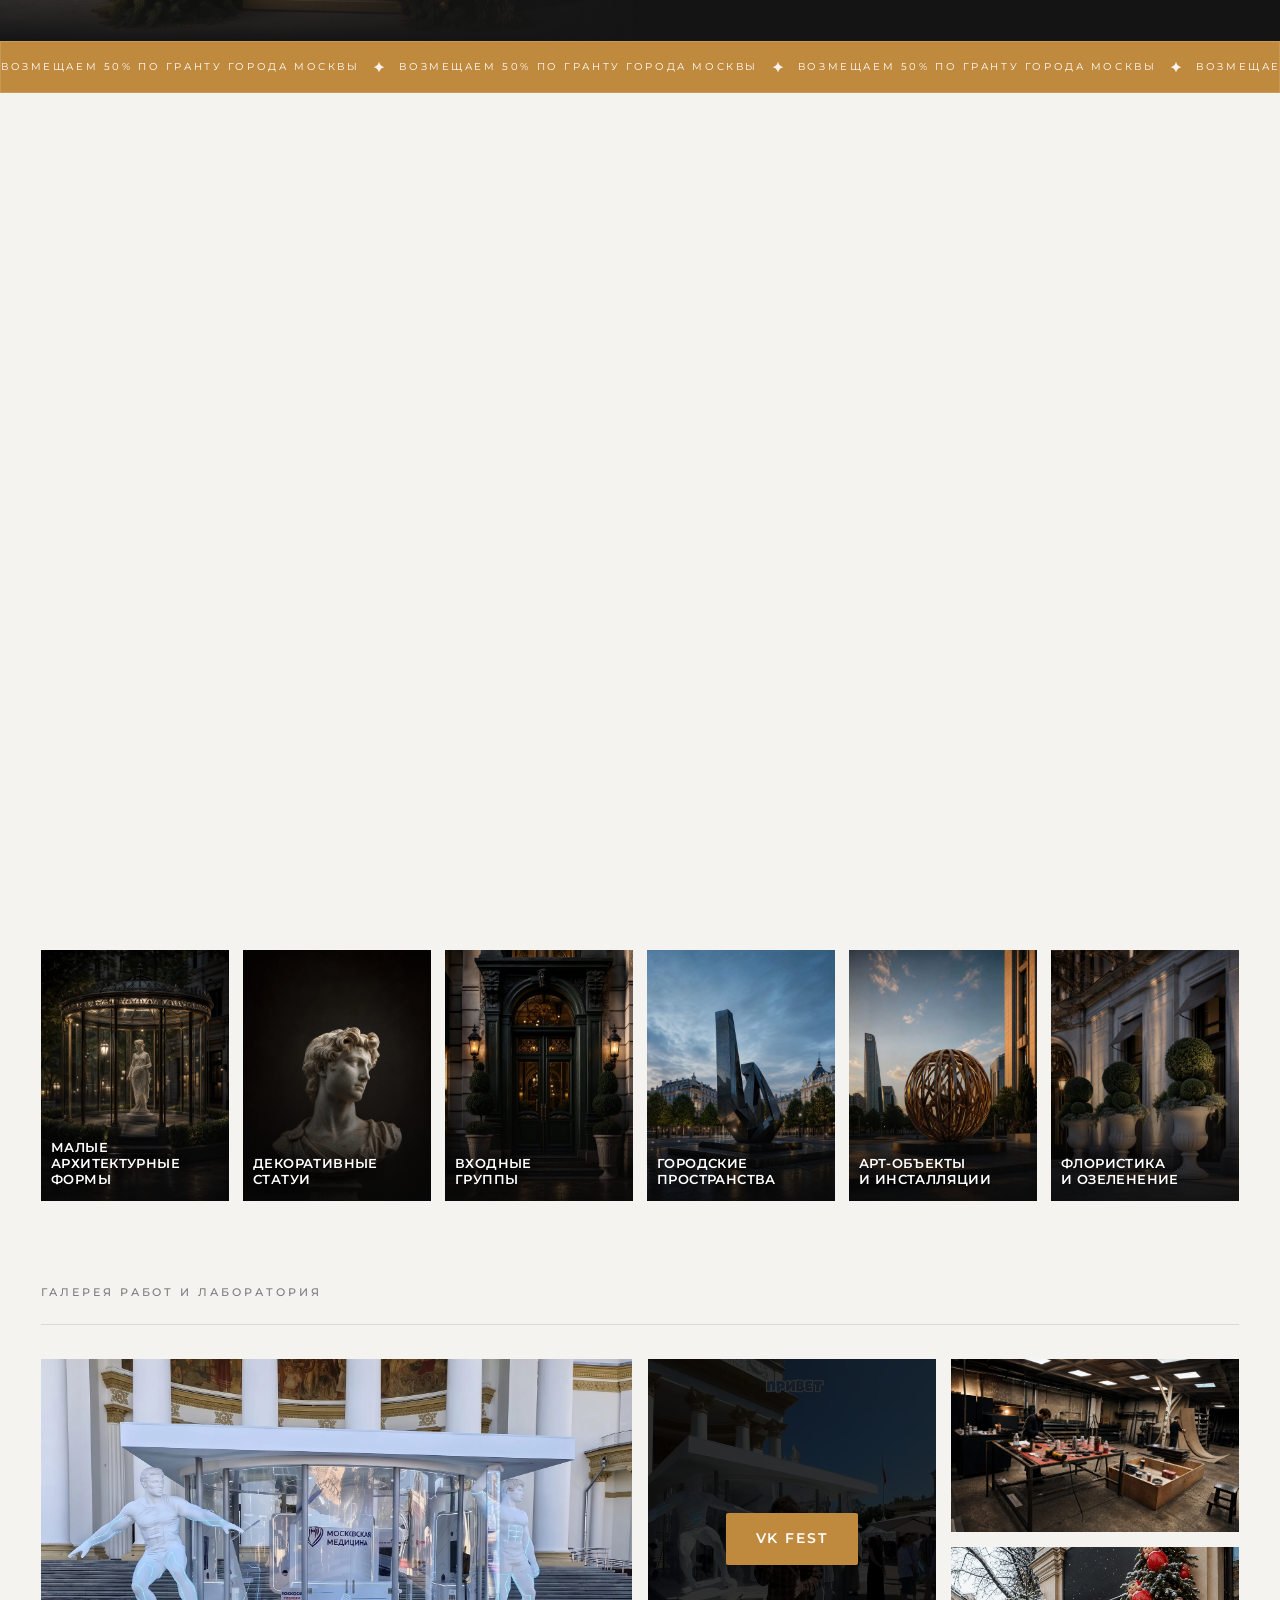
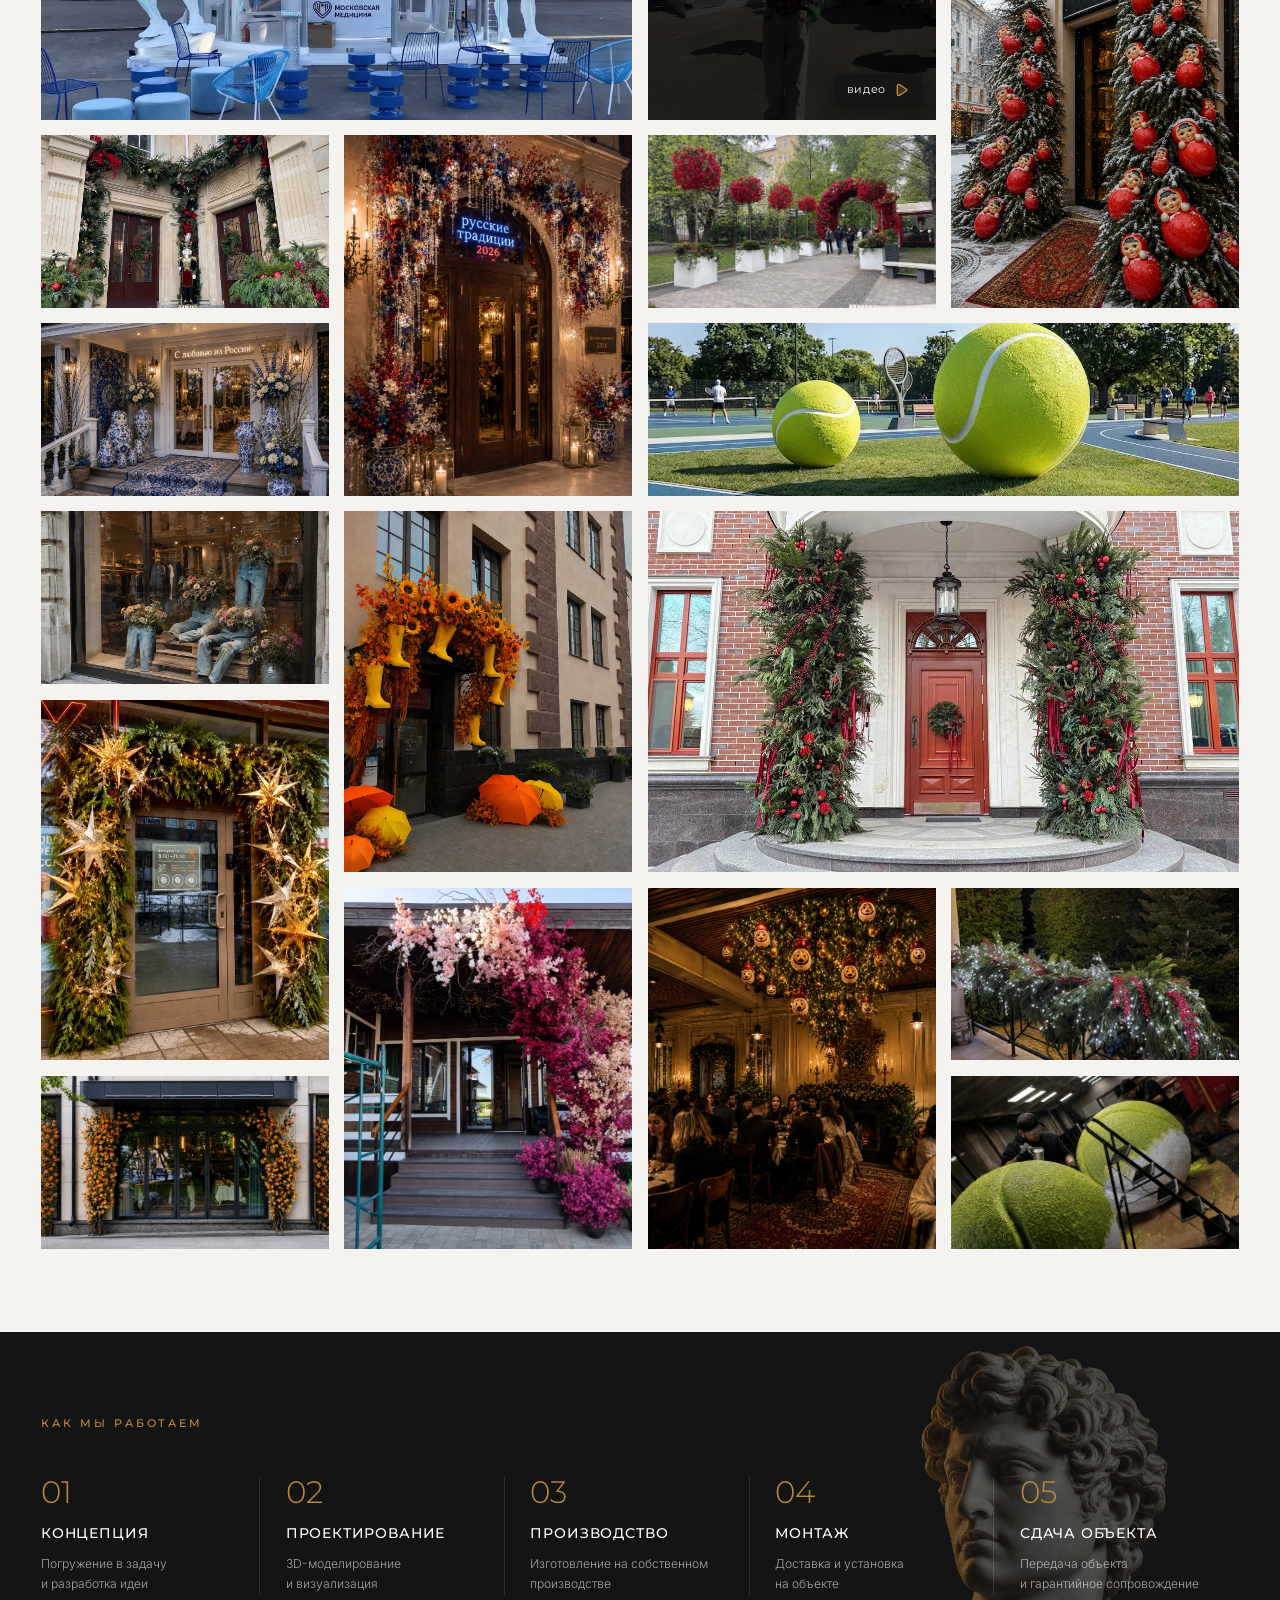
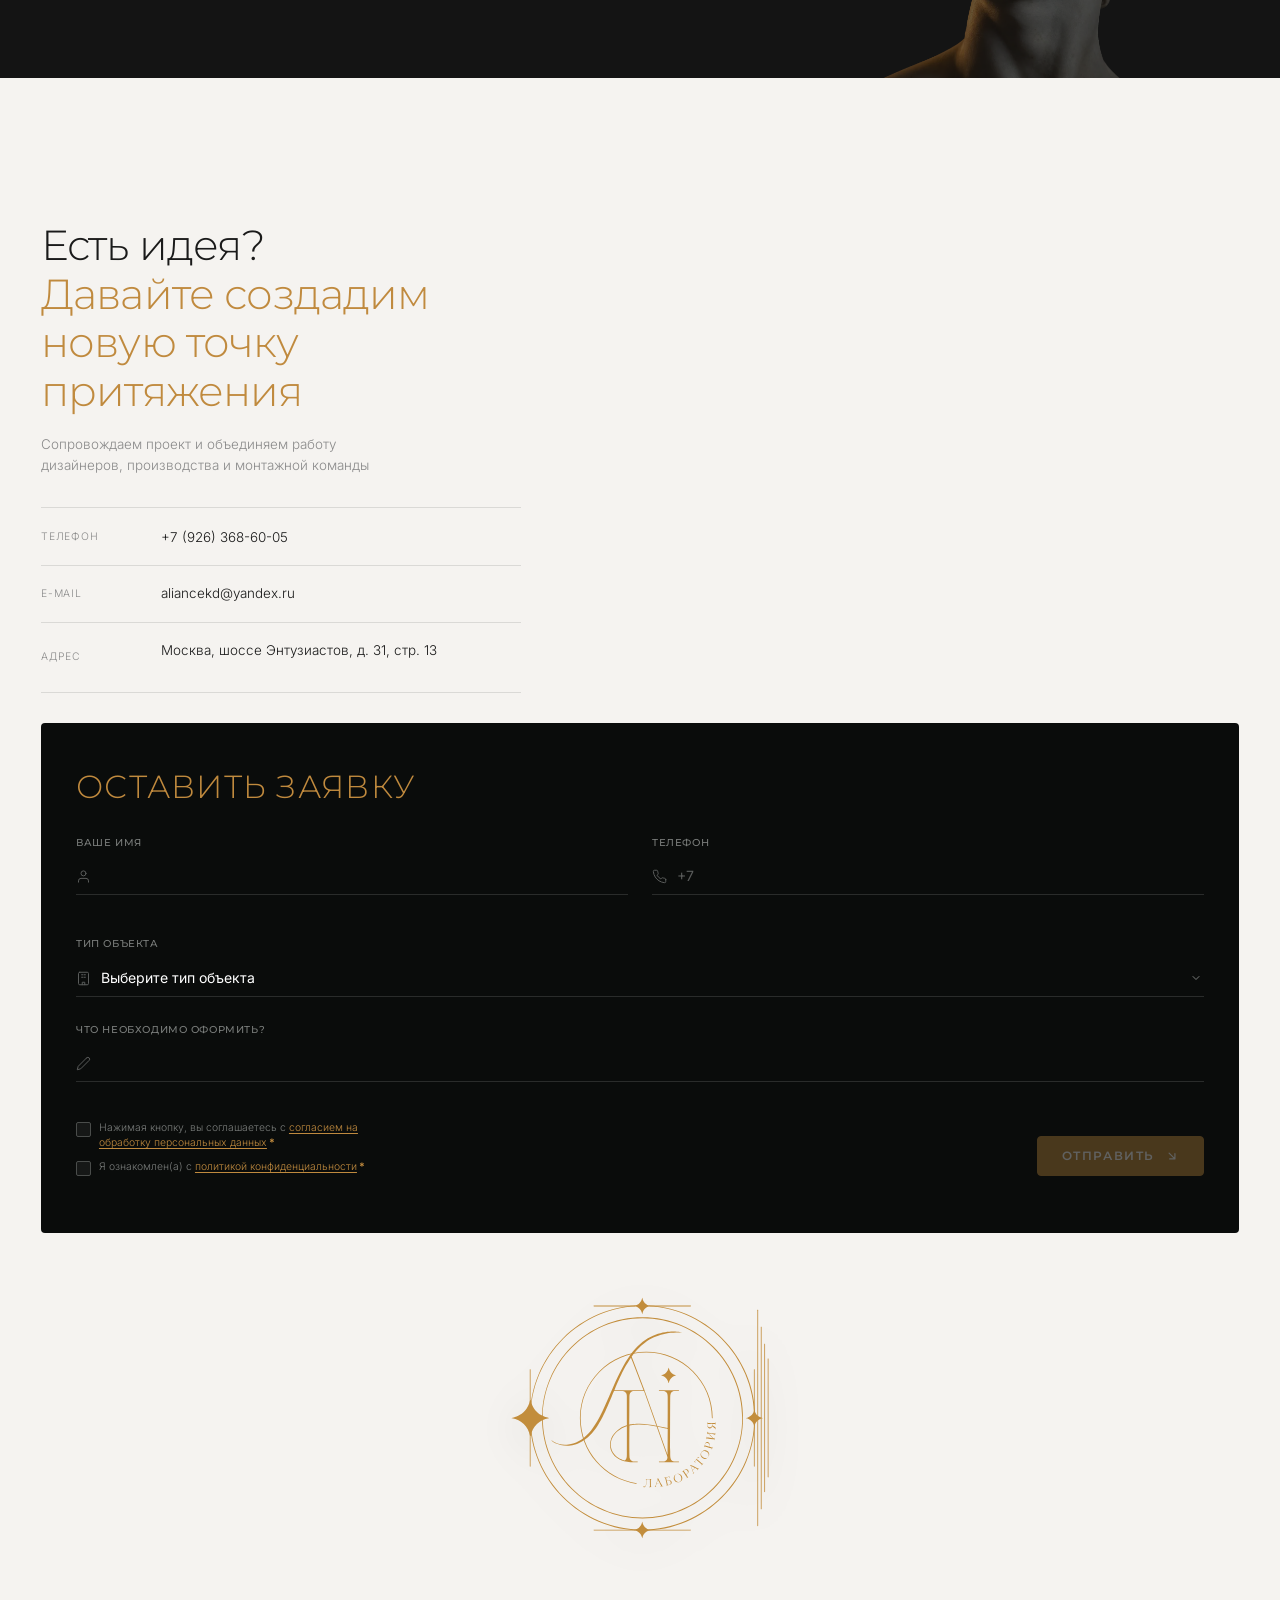
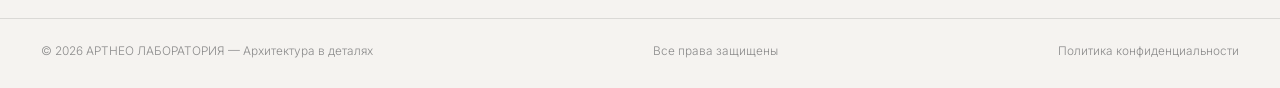
==== commit 8abbf768: "Remove trailing periods from About and CTA section descriptions" ====
--- a/index.html
+++ b/index.html
@@ -200,7 +200,7 @@
       <p class="eyebrow reveal">Мы создаем</p>
       <h2 class="reveal">Объекты, которые<br>делают город<br>уникальным</h2>
       <a href="#services" class="btn btn--link reveal">О компании <img src="assets/icons/ui-arrow.svg" alt=""></a>
-      <p class="about__text reveal">Мы создаём заметные проекты, экспериментируем с формой и материалами и каждый раз ищем решение, способное удивить. От первой идеи до готового объекта — для нас важны эстетика, точность и качество исполнения.</p>
+      <p class="about__text reveal">Мы создаём заметные проекты, экспериментируем с формой и материалами и каждый раз ищем решение, способное удивить. От первой идеи до готового объекта — для нас важны эстетика, точность и качество исполнения</p>
     </div>
 
     <ul class="stats">
@@ -450,7 +450,7 @@
   <div class="wrap cta__grid">
     <div class="cta__left reveal">
       <h2>Есть идея?<br><span class="cta__gold">Давайте создадим<br>новую точку<br>притяжения</span></h2>
-      <p class="cta__sub">Сопровождаем проект и объединяем работу дизайнеров, производства и монтажной команды.</p>
+      <p class="cta__sub">Сопровождаем проект и объединяем работу дизайнеров, производства и монтажной команды</p>
       
       <div class="cta__contacts">
         <div class="cline-row">
